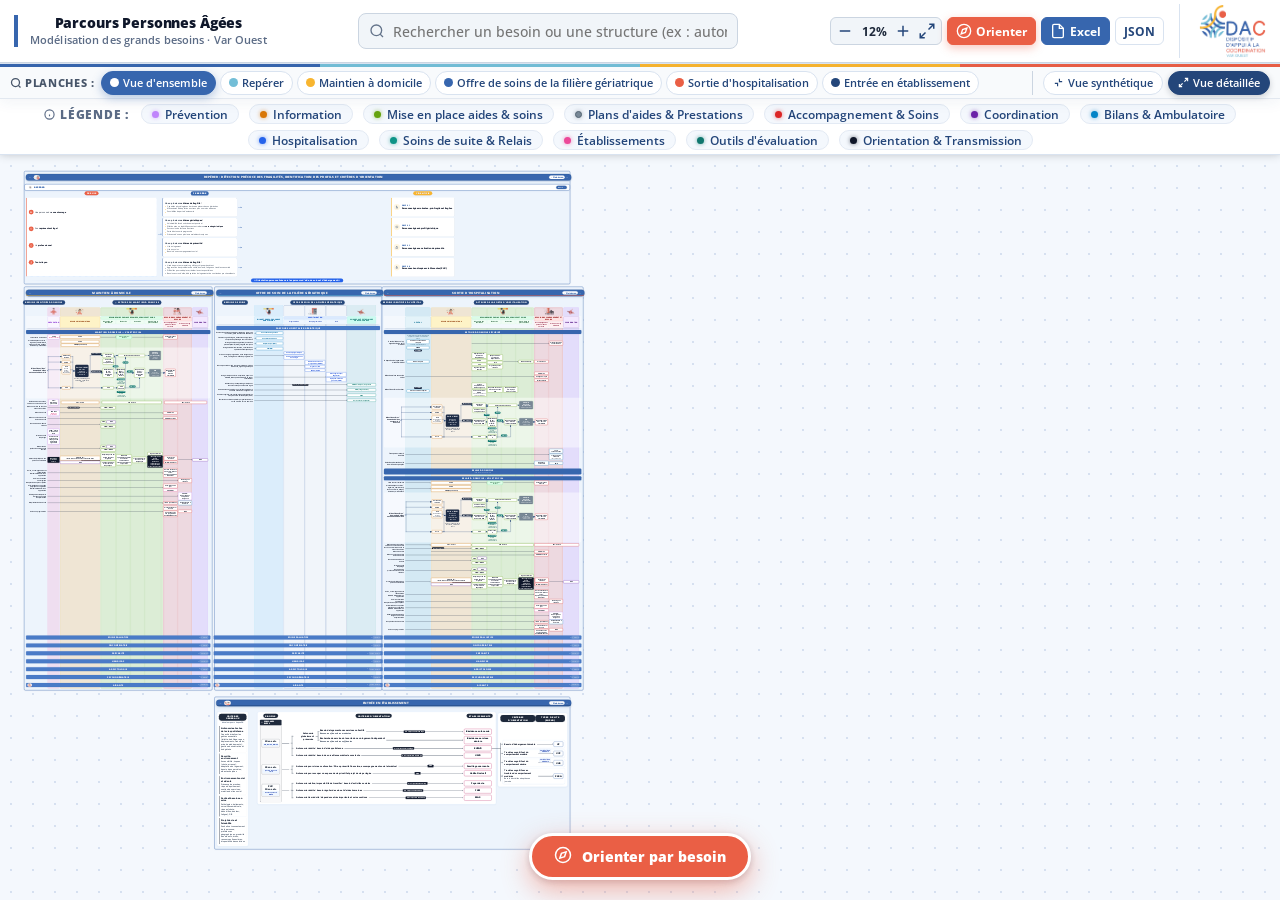
==== index.html @ 51bb6a40 "Sortie d'hospitalisation : HÔPITAL à la place de Prévention, un seul en-tête - colonnes de toute la " ====
<!DOCTYPE html>







<html lang="fr">







<head>







  <meta charset="UTF-8">







  <meta name="viewport" content="width=device-width, initial-scale=1.0">







  <link rel="icon" type="image/png" href="[data-uri]">
  <link rel="shortcut icon" type="image/png" href="[data-uri]">
  <title>Schéma Interactif : Modélisation Parcours Personnes Âgées (Var 83)</title>







  <link rel="stylesheet" href="styles.css?v=20261126_1240">
  <!-- Habillage aux couleurs du DAC (retirer cette ligne pour revenir à l'ancien visuel) -->
  <link rel="stylesheet" href="theme-dac.css?v=20261124_1700">
  <!-- Écran « Orienter par besoin » -->
  <link rel="stylesheet" href="orienter.css?v=20261123_1620">
  <!-- Lisibilité des planches (en-têtes fixes, thèmes repliables, survol, légende compacte) -->
  <link rel="stylesheet" href="lisibilite.css?v=20261124_1800">
  <!-- Étapes du PRIOCA -->
  <link rel="stylesheet" href="aides-autonomie.css?v=20261127_1100">
  <link rel="stylesheet" href="sortie-hospitalisation.css?v=20261127_1240">
  <link rel="stylesheet" href="prioca.css?v=20261124_1730">







  <link rel="preconnect" href="https://fonts.googleapis.com">







  <link rel="preconnect" href="https://fonts.gstatic.com" crossorigin>







  <link href="https://fonts.googleapis.com/css2?family=Inter:wght@400;500;600;700;800&family=Montserrat:wght@600;700;800;900&family=Open+Sans:wght@400;500;600;700;800&display=swap" rel="stylesheet">







  <style id="top-nav-compact-style">
    /* Header et barre de navigation responsive : s'adapte a tous les ecrans sans debordement */
    .top-control-bar {
      width: 100% !important;
      max-width: 100% !important;
      box-sizing: border-box !important;
      padding: 4px 14px !important;
      min-height: 38px !important;
      height: auto !important;
      background: #ffffff !important;
      border-bottom: 1px solid #cbd5e1 !important;
      display: flex !important;
      align-items: center !important;
      justify-content: space-between !important;
      gap: 8px !important;
      flex-wrap: wrap !important;
      z-index: 1000 !important;
    }
    .ctrl-left {
      display: flex !important;
      align-items: center !important;
      gap: 10px !important;
      flex-shrink: 0 !important;
    }
    .app-title {
      font-size: 0.90rem !important;
      font-weight: 800 !important;
      white-space: nowrap !important;
      color: #0f172a !important;
      letter-spacing: -0.01em !important;
    }
    .ctrl-search {
      position: relative !important;
      display: inline-flex !important;
      align-items: center !important;
      width: 320px !important;
      max-width: 380px !important;
      min-width: 240px !important;
      height: 36px !important;
      background: #f1f5f9 !important;
      border: 1.5px solid #cbd5e1 !important;
      border-radius: 8px !important;
      padding: 0 !important;
      box-sizing: border-box !important;
      flex-shrink: 0 !important;
      transition: all 0.2s ease !important;
    }
    .ctrl-search:focus-within {
      background: #ffffff !important;
      border-color: #3766ae !important;
      box-shadow: 0 0 0 3px rgba(55, 102, 174, 0.18) !important;
    }
    .ctrl-search svg {
      position: absolute !important;
      left: 10px !important;
      top: 50% !important;
      transform: translateY(-50%) !important;
      width: 16px !important;
      height: 16px !important;
      color: #64748b !important;
      pointer-events: none !important;
    }
    .ctrl-search input {
      width: 100% !important;
      height: 100% !important;
      padding: 0 10px 0 34px !important;
      border: none !important;
      background: transparent !important;
      outline: none !important;
      font-size: 0.88rem !important;
      font-weight: 500 !important;
      color: #1e293b !important;
      box-sizing: border-box !important;
    }
    .ctrl-right {
      display: flex !important;
      align-items: center !important;
      gap: 5px !important;
      flex-shrink: 0 !important;
      flex-wrap: wrap !important;
    }
    .zoom-tools {
      padding: 0 3px !important;
      height: 28px !important;
      gap: 2px !important;
      background: #f1f5f9 !important;
      border: 1px solid #cbd5e1 !important;
      border-radius: 6px !important;
      display: flex !important;
      align-items: center !important;
      flex-shrink: 0 !important;
    }
    .zoom-tools .ctrl-btn {
      height: 22px !important;
      width: 22px !important;
      padding: 0 !important;
      font-size: 0.75rem !important;
      border: none !important;
      background: transparent !important;
      display: flex !important;
      align-items: center !important;
      justify-content: center !important;
      border-radius: 4px !important;
      cursor: pointer !important;
    }
    .zoom-tools .ctrl-btn:hover {
      background: #e2e8f0 !important;
    }
    #zoom-level {
      font-size: 0.74rem !important;
      font-weight: 700 !important;
      min-width: 32px !important;
      text-align: center !important;
      color: #1e293b !important;
    }
    .ctrl-btn {
      font-size: 0.72rem !important;
      padding: 0 8px !important;
      height: 28px !important;
      border-radius: 6px !important;
      white-space: nowrap !important;
      gap: 4px !important;
      display: inline-flex !important;
      align-items: center !important;
      justify-content: center !important;
      box-sizing: border-box !important;
    }
    .dac-signature-bar {
      width: 100% !important;
      height: 4px !important;
      background: linear-gradient(90deg, #3766ae 0%, #3766ae 25%, #73bed6 25%, #73bed6 50%, #f7b42e 50%, #f7b42e 75%, #e95e45 75%, #e95e45 100%) !important;
      flex-shrink: 0 !important;
    }
    .planches-nav-bar {
      width: 100% !important;
      max-width: 100% !important;
      box-sizing: border-box !important;
      padding: 3px 10px !important;
      min-height: 32px !important;
      height: auto !important;
      background: #f8fafc !important;
      border-bottom: 1px solid #e2e8f0 !important;
      display: flex !important;
      align-items: center !important;
      z-index: 998 !important;
    }
    .planches-nav-inner {
      display: flex !important;
      align-items: center !important;
      justify-content: flex-start !important;
      gap: 4px !important;
      flex-wrap: wrap !important;
      width: 100% !important;
      box-sizing: border-box !important;
    }
    .planches-nav-label {
      font-size: 0.70rem !important;
      font-weight: 750 !important;
      white-space: nowrap !important;
      gap: 3px !important;
      color: #475569 !important;
      display: inline-flex !important;
      align-items: center !important;
      margin-right: 2px !important;
      flex-shrink: 0 !important;
    }
    .planches-nav-label svg {
      width: 12px !important;
      height: 12px !important;
    }
    .planches-nav-buttons {
      display: flex !important;
      flex-wrap: wrap !important;
      gap: 4px !important;
      align-items: center !important;
      flex-shrink: 0 !important;
    }
    .nav-planche-btn {
      padding: 3px 8px !important;
      font-size: 0.70rem !important;
      font-weight: 600 !important;
      height: 24px !important;
      white-space: nowrap !important;
      gap: 4px !important;
      border-radius: 12px !important;
      display: inline-flex !important;
      align-items: center !important;
      box-sizing: border-box !important;
    }
    .nav-dot {
      width: 6px !important;
      height: 6px !important;
      border-radius: 50% !important;
      flex-shrink: 0 !important;
    }
    .nav-collapse-actions {
      display: flex !important;
      gap: 5px !important;
      margin-left: auto !important;
      padding-left: 10px !important;
      border-left: 1px solid #cbd5e1 !important;
      align-items: center !important;
      flex-shrink: 0 !important;
    }
    .nav-mode-btn {
      font-size: 0.70rem !important;
      font-weight: 600 !important;
      padding: 0 9px !important;
      height: 24px !important;
      border-radius: 5px !important;
      white-space: nowrap !important;
      gap: 4px !important;
      display: inline-flex !important;
      align-items: center !important;
      box-sizing: border-box !important;
      cursor: pointer !important;
    }
    .nav-mode-btn svg {
      width: 11px !important;
      height: 11px !important;
    }

    /* Bouton flottant à droite pour ouvrir la légende */
    .float-legend-trigger {
      position: fixed !important;
      top: 128px !important;
      right: 14px !important;
      z-index: 1040 !important;
      background: #ffffff !important;
      color: #0f172a !important;
      border: 1.5px solid #cbd5e1 !important;
      padding: 5px 12px !important;
      border-radius: 20px !important;
      box-shadow: 0 4px 14px rgba(0, 0, 0, 0.14) !important;
      font-family: inherit !important;
      font-size: 0.74rem !important;
      font-weight: 750 !important;
      display: inline-flex !important;
      align-items: center !important;
      gap: 6px !important;
      cursor: pointer !important;
      transition: all 0.2s ease !important;
    }
    .float-legend-trigger:hover {
      background: #f8fafc !important;
      border-color: #2563eb !important;
      color: #2563eb !important;
      box-shadow: 0 6px 18px rgba(37, 99, 235, 0.22) !important;
      transform: translateY(-1px) !important;
    }
    .float-legend-trigger.active {
      background: #2563eb !important;
      color: #ffffff !important;
      border-color: #1d4ed8 !important;
    }

    /* Fenêtre flottante de légende à droite (toujours accessible) */
    .legend-side-window {
      position: fixed !important;
      top: 128px !important;
      right: 14px !important;
      width: 335px !important;
      max-width: calc(100vw - 28px) !important;
      max-height: calc(100vh - 145px) !important;
      background: rgba(255, 255, 255, 0.98) !important;
      backdrop-filter: blur(12px) !important;
      border: 1.5px solid #cbd5e1 !important;
      border-radius: 14px !important;
      box-shadow: 0 12px 32px rgba(15, 23, 42, 0.22), 0 2px 8px rgba(15, 23, 42, 0.08) !important;
      z-index: 1045 !important;
      display: none;
      flex-direction: column !important;
      overflow: hidden !important;
      animation: legendSlideIn 0.2s cubic-bezier(0.16, 1, 0.3, 1) !important;
    }
    .legend-side-window.open {
      display: flex !important;
    }
    @keyframes legendSlideIn {
      from {
        opacity: 0;
        transform: translateX(20px) scale(0.97);
      }
      to {
        opacity: 1;
        transform: translateX(0) scale(1);
      }
    }
    .legend-window-header {
      padding: 9px 12px !important;
      background: #f8fafc !important;
      border-bottom: 1px solid #e2e8f0 !important;
      display: flex !important;
      align-items: center !important;
      justify-content: space-between !important;
      flex-shrink: 0 !important;
    }
    .legend-window-title-wrap {
      display: flex !important;
      align-items: center !important;
      gap: 6px !important;
    }
    .legend-window-title {
      margin: 0 !important;
      font-size: 0.80rem !important;
      font-weight: 800 !important;
      color: #0f172a !important;
    }
    .legend-window-header-actions {
      display: flex !important;
      align-items: center !important;
      gap: 6px !important;
    }
    .legend-window-badge {
      font-size: 0.60rem !important;
      font-weight: 600 !important;
      color: #2563eb !important;
      background: #eff6ff !important;
      padding: 1px 5px !important;
      border-radius: 6px !important;
      border: 1px solid #bfdbfe !important;
    }
    .legend-window-close {
      background: transparent !important;
      border: none !important;
      color: #64748b !important;
      cursor: pointer !important;
      padding: 3px !important;
      border-radius: 4px !important;
      display: flex !important;
      align-items: center !important;
      justify-content: center !important;
    }
    .legend-window-close:hover {
      background: #e2e8f0 !important;
      color: #0f172a !important;
    }
    .legend-window-body {
      padding: 8px 10px !important;
      overflow-y: auto !important;
      max-height: calc(100vh - 160px) !important;
      scrollbar-width: thin !important;
    }
    .legend-window-section {
      display: flex !important;
      flex-direction: column !important;
      gap: 6px !important;
    }
    .legend-card-item {
      display: flex !important;
      align-items: flex-start !important;
      gap: 8px !important;
      padding: 5px 7px !important;
      background: #ffffff !important;
      border: 1px solid #e2e8f0 !important;
      border-radius: 7px !important;
    }
    .legend-card-item:hover {
      background: #f8fafc !important;
      border-color: #cbd5e1 !important;
    }
    .legend-swatch-box {
      width: 18px !important;
      height: 18px !important;
      border-radius: 4px !important;
      flex-shrink: 0 !important;
      box-sizing: border-box !important;
      margin-top: 1px !important;
    }
    .legend-card-text {
      flex: 1 !important;
      min-width: 0 !important;
    }
    .legend-card-text strong {
      display: block !important;
      font-size: 0.70rem !important;
      font-weight: 750 !important;
      color: #1e293b !important;
      line-height: 1.25 !important;
    }
    .legend-card-text p {
      margin: 1px 0 0 !important;
      font-size: 0.63rem !important;
      color: #64748b !important;
      line-height: 1.2 !important;
    }

    /* Swatches exactes officielles du schéma */
    .legend-swatch-box {
      width: 24px !important;
      height: 16px !important;
      border-radius: 4px !important;
      background: #ffffff !important;
      flex-shrink: 0 !important;
      box-sizing: border-box !important;
      box-shadow: 0 1px 2px rgba(0, 0, 0, 0.08) !important;
    }
    /* Prévention : Violet clair */
    .legend-swatch-box.swatch-prev { border: 2.5px solid #c084fc !important; background: #ffffff !important; }
    /* Besoins d'informations : Orange */
    .legend-swatch-box.swatch-info { border: 2.5px solid #d97706 !important; background: #ffffff !important; }
    /* Mise en place des aides : Vert */
    .legend-swatch-box.swatch-aides { border: 2.5px solid #65a30d !important; background: #ffffff !important; }
    /* Soins & Suivi médical : Rouge */
    .legend-swatch-box.swatch-soins { border: 2.5px solid #dc2626 !important; background: #ffffff !important; }
    /* Filière gériatrique : 3 colonnes */
    .legend-swatch-box.swatch-b1-cyan { border: 2.5px solid #0284c7 !important; background: #ffffff !important; }
    .legend-swatch-box.swatch-b1-blue { border: 2.5px solid #2563eb !important; background: #ffffff !important; }
    .legend-swatch-box.swatch-b1-teal { border: 2.5px solid #0d9488 !important; background: #ffffff !important; }
    /* Établissements & Hébergement (Médico-social) : Rose */
    .legend-swatch-box.swatch-medico-social { border: 2.5px solid #ec4899 !important; background: #ffffff !important; }
    /* Coordination : Violet foncé */
    .legend-swatch-box.swatch-coordination { border: 2.5px solid #6b21a8 !important; background: #ffffff !important; }
    /* Outils d'évaluation & Repérage : Sarcelle */
    .legend-swatch-box.swatch-eval-tools { background: #0f766e !important; border: 2px solid #115e59 !important; }
    /* Orientation & Transmission : Noir / Gris foncé */
    .legend-swatch-box.swatch-trans-tools, .legend-swatch-box.swatch-transmission { background: #0f172a !important; border: 2px solid #0f172a !important; }

    /* Pastilles dans la colonne Prévention : Violet clair / Rose de prévention */
    .b5-pill-prev,
    .sch-card.b5-pill.b5-pill-prev {
      border: 2px solid #c084fc !important;
      border-color: #c084fc !important;
    }
    .ch-pink {
      background: #faf5ff !important;
      color: #7e22ce !important;
      border: 1.5px solid #c084fc !important;
    }
    .b5-bg-col.bg-pink {
      background: rgba(244, 114, 182, 0.16) !important;
      border: 1px solid rgba(244, 114, 182, 0.30) !important;
    }

    /* Pastilles dans la colonne Coordination : Violet foncé */
    .b5-pill-purple,
    .sch-card.b5-pill.b5-pill-purple {
      border: 2px solid #6b21a8 !important;
      border-color: #6b21a8 !important;
    }
    .ch-purple {
      background: #f3e8ff !important;
      color: #581c87 !important;
      border: 1.5px solid #6b21a8 !important;
    }
    .b5-bg-col.bg-purple {
      background: rgba(168, 85, 247, 0.14) !important;
      border: 1px solid rgba(168, 85, 247, 0.30) !important;
    }

    /* Établissements médico-sociaux : Rose */
    .card-magenta,
    .b5-pill-pink,
    .sch-card.b5-pill.b5-pill-pink {
      border-color: #ec4899 !important;
    }
    
    /* Cartes Filière Gériatrique (B1) par colonne */
    .sch-card.b1-pill.b1-pill-cyan { border: 2px solid #0284c7 !important; border-color: #0284c7 !important; color: #0369a1 !important; background: #ffffff !important; }
    .sch-card.b1-pill.b1-pill-blue { border: 2px solid #2563eb !important; border-color: #2563eb !important; color: #1d4ed8 !important; background: #ffffff !important; }
    .sch-card.b1-pill.b1-pill-teal { border: 2px solid #0d9488 !important; border-color: #0d9488 !important; color: #0f766e !important; background: #ffffff !important; }
    
    
    /* VUE SYNTHÉTIQUE CENTRÉE, AGRANDIE ET HARMONISÉE EN BLEU #3766ae */
    body.mode-synthetic-view .poster-viewport {
      display: flex !important;
      justify-content: center !important;
      align-items: flex-start !important;
      padding: 20px 20px 60px !important;
      background: #f8fafc !important;
    }
    body.mode-synthetic-view .poster-canvas {
      min-width: 0 !important;
      max-width: 1240px !important;
      width: 1240px !important;
      margin: 15px auto !important;
      transform-origin: top center !important;
      background: #ffffff !important;
      border-radius: 18px !important;
      box-shadow: 0 10px 40px rgba(15, 23, 42, 0.12), 0 1px 3px rgba(15, 23, 42, 0.06) !important;
      border: 1px solid #cbd5e1 !important;
      padding: 20px 24px 30px !important;
      box-sizing: border-box !important;
    }
    body.mode-synthetic-view .poster-layout-wrapper {
      display: flex !important;
      flex-direction: column !important;
      gap: 14px !important;
      width: 100% !important;
      max-width: 100% !important;
    }
    body.mode-synthetic-view .transversal-block.is-collapsed {
      width: 100% !important;
      max-width: 100% !important;
      margin: 0 !important;
    }
    .bcs-card-horizontal {
      width: 100% !important;
      box-sizing: border-box !important;
      background: #ffffff !important;
      border: 3.5px solid #3766ae !important;
      border-radius: 14px !important;
      padding: 10px 22px !important;
      display: flex !important;
      align-items: center !important;
      justify-content: space-between !important;
      box-shadow: 0 4px 14px rgba(55, 102, 174, 0.08) !important;
    }
    .bcs-horiz-title {
      font-size: 1.05rem !important;
      font-weight: 900 !important;
      color: #3766ae !important;
      letter-spacing: 0.02em !important;
    }
    body.mode-synthetic-view .poster-main-parcours-grid {
      display: grid !important;
      grid-template-columns: 360px 1fr !important;
      gap: 16px !important;
      width: 100% !important;
      align-items: stretch !important;
    }
    body.mode-synthetic-view .parcours-col-left {
      width: 100% !important;
      max-width: 360px !important;
      display: flex !important;
      flex-direction: column !important;
      height: 100% !important;
    }
    body.mode-synthetic-view .parcours-col-left .block-b3 {
      height: 100% !important;
      display: flex !important;
      flex-direction: column !important;
    }
    body.mode-synthetic-view .parcours-col-left .block-b3 .bcs-card-house {
      height: 100% !important;
      display: flex !important;
      flex-direction: column !important;
    }
    body.mode-synthetic-view .parcours-col-left .block-b3 .bcs-house-body {
      flex: 1 !important;
      display: flex !important;
      flex-direction: column !important;
      justify-content: space-evenly !important;
      padding: 16px 18px 24px !important;
    }
    body.mode-synthetic-view .parcours-col-right {
      display: flex !important;
      flex-direction: column !important;
      gap: 16px !important;
      width: 100% !important;
    }
    body.mode-synthetic-view .b1-b2-row {
      display: grid !important;
      grid-template-columns: 1fr 1fr !important;
      gap: 16px !important;
      width: 100% !important;
      align-items: stretch !important;
    }

    /* Maisons unifiées au bleu #3766ae (incluant Maintien à domicile B3) */
    .bcs-house-roof-svg path,
    .block-b3 .bcs-house-roof-svg path,
    body.mode-synthetic-view .block-b3 .bcs-house-roof-svg path {
      stroke: #3766ae !important;
      stroke-width: 3.5px !important;
    }
    .bcs-house-body,
    .block-b3 .bcs-house-body,
    body.mode-synthetic-view .block-b3 .bcs-house-body {
      border-left: 3.5px solid #3766ae !important;
      border-right: 3.5px solid #3766ae !important;
      border-bottom: 3.5px solid #3766ae !important;
      border-radius: 0 0 16px 16px !important;
      background: #ffffff !important;
      box-shadow: 0 4px 14px rgba(55, 102, 174, 0.08) !important;
      box-sizing: border-box !important;
    }
    .bcs-action-btn,
    .block-b3 .bcs-action-btn,
    body.mode-synthetic-view .block-b3 .bcs-action-btn {
      background: #3766ae !important;
      color: #ffffff !important;
      border: 1.5px solid #254d8a !important;
      box-shadow: 0 2px 6px rgba(55, 102, 174, 0.25) !important;
      font-size: 0.78rem !important;
      font-weight: 750 !important;
      padding: 6px 16px !important;
      border-radius: 16px !important;
      cursor: pointer !important;
    }
    .bcs-action-btn:hover,
    .block-b3 .bcs-action-btn:hover,
    body.mode-synthetic-view .block-b3 .bcs-action-btn:hover,
    .block-b3 .board-collapsed-summary:hover .bcs-action-btn {
      background: #254d8a !important;
      border-color: #254d8a !important;
      color: #ffffff !important;
    }
    .bcs-card-title {
      font-size: 1.05rem !important;
      font-weight: 900 !important;
      color: #3766ae !important;
      text-align: center !important;
    }
    .bcs-card-hospital {
      background: #ffffff !important;
      border: 3.5px solid #3766ae !important;
      border-radius: 16px !important;
      padding: 18px 16px 20px !important;
      box-shadow: 0 4px 14px rgba(55, 102, 174, 0.08) !important;
      height: 100% !important;
      box-sizing: border-box !important;
    }
    .bcs-hospital-cross {
      color: #3766ae !important;
    }
    .bcs-hospital-cross svg {
      stroke: #3766ae !important;
      fill: #3766ae !important;
    }
    .bcs-pediment-roof-svg polygon {
      stroke: #3766ae !important;
      stroke-width: 3.5px !important;
    }
    .bcs-pediment-body {
      border-left: 3.5px solid #3766ae !important;
      border-right: 3.5px solid #3766ae !important;
      border-bottom: 3.5px solid #3766ae !important;
      border-radius: 0 0 14px 14px !important;
      background: #ffffff !important;
      box-shadow: 0 4px 14px rgba(55, 102, 174, 0.08) !important;
      box-sizing: border-box !important;
    }
    .bcs-pediment-title {
      color: #3766ae !important;
      font-weight: 900 !important;
      font-size: 1.05rem !important;
    }
    .bcs-action-btn {
      background: #3766ae !important;
      color: #ffffff !important;
      border: 1.5px solid #254d8a !important;
      box-shadow: 0 2px 6px rgba(55, 102, 174, 0.25) !important;
      font-size: 0.78rem !important;
      font-weight: 750 !important;
      padding: 6px 16px !important;
      border-radius: 16px !important;
      cursor: pointer !important;
    }
    .bcs-action-btn:hover {
      background: #254d8a !important;
    }

    /* Masquer la bande horizontale du bas */
    .top-persistent-legend {
      display: none !important;
    }
    .float-wizard-trigger {
      bottom: 20px !important;
    }
  </style>
</head>







<body>















  <!-- BARRE DE CONTRÔLE SUPÉRIEURE (ZOOM, RECHERCHE, EXPORT) -->







  <header class="top-control-bar">







    <div class="ctrl-left">







      <div class="app-logo">







        <span class="app-title">Parcours Personnes Âgées</span>







      </div>







    </div>















    <!-- Recherche instantanée -->







    <div class="ctrl-search">







      <svg width="18" height="18" viewBox="0 0 24 24" fill="none" stroke="currentColor" stroke-width="2"><circle cx="11" cy="11" r="8"/><path d="m21 21-4.3-4.3"/></svg>







      <input type="text" id="schema-search" placeholder="Rechercher un besoin ou une structure (ex : autonomie, DAC, diogène, aidants)...">







      <span id="search-counter" class="search-count" style="display: none;">0 trouvé</span>







    </div>















    <div class="ctrl-right">







      <!-- Outils Zoom Panoramique -->







      <div class="zoom-tools">







        <button id="btn-zoom-out" class="ctrl-btn" title="Dézoomer">







          <svg width="18" height="18" viewBox="0 0 24 24" fill="none" stroke="currentColor" stroke-width="2"><line x1="5" y1="12" x2="19" y2="12"/></svg>







        </button>







        <span id="zoom-level">100%</span>







        <button id="btn-zoom-in" class="ctrl-btn" title="Zoomer">







          <svg width="18" height="18" viewBox="0 0 24 24" fill="none" stroke="currentColor" stroke-width="2"><line x1="12" y1="5" x2="12" y2="19"/><line x1="5" y1="12" x2="19" y2="12"/></svg>







        </button>







        <button id="btn-zoom-fit" class="ctrl-btn" title="Ajuster à l'écran">







          <svg width="18" height="18" viewBox="0 0 24 24" fill="none" stroke="currentColor" stroke-width="2"><path d="M15 3h6v6M9 21H3v-6M21 3l-7 7M3 21l7-7"/></svg>







        </button>







      </div>















      <!-- Assistant Parcours Guidé -->







      <button id="btn-toggle-wizard" class="ctrl-btn btn-wizard" title="Orienter par besoin" onclick="window.toggleWizard && window.toggleWizard()">







        <svg width="16" height="16" viewBox="0 0 24 24" fill="none" stroke="currentColor" stroke-width="2">







          <circle cx="12" cy="12" r="10"/>







          <polygon points="16.24 7.76 14.12 14.12 7.76 16.24 9.88 9.88 16.24 7.76"/>







        </svg>







        <span>Orienter</span>







      </button>































      <button id="btn-export-csv" class="ctrl-btn btn-export" title="Exporter la base de données en Excel / CSV">







        <svg width="16" height="16" viewBox="0 0 24 24" fill="none" stroke="currentColor" stroke-width="2"><path d="M14 2H6a2 2 0 0 0-2 2v16a2 2 0 0 0 2 2h12a2 2 0 0 0 2-2V8z"/><polyline points="14 2 14 8 20 8"/></svg>







        Excel







      </button>







      <button id="btn-export-json" class="ctrl-btn" title="Exporter la base JSON">JSON</button>







    </div>







  </header>







  <!-- BANDE SIGNATURE 4 COULEURS OFFICIELLES DU DAC -->







  <div class="dac-signature-bar"></div>







  <!-- BARRE DE NAVIGATION RAPIDE PAR PLANCHE (ZOOM AU CLIC) -->







  <nav class="planches-nav-bar" id="planches-nav-bar">







    <div class="planches-nav-inner">







      <span class="planches-nav-label">







        <svg width="14" height="14" viewBox="0 0 24 24" fill="none" stroke="currentColor" stroke-width="2.5"><circle cx="11" cy="11" r="8"/><line x1="21" y1="21" x2="16.65" y2="16.65"/></svg>







        Planches :







      </span>







      <div class="planches-nav-buttons">







        <button class="nav-planche-btn active" data-target="all" title="Vue d'ensemble de tout le schéma">
          <span class="nav-dot dot-all"></span> <span class="nav-btn-text">Vue d'ensemble</span>
        </button>
        <button class="nav-planche-btn btn-nav-rep" data-target="transversal-reperage" title="Zoomer sur Repérer">
          <span class="nav-dot dot-rep"></span> <span class="nav-btn-text">Repérer</span>
        </button>
        <button class="nav-planche-btn btn-nav-b3" data-target="block-besoin-3" title="Zoomer sur le Maintien à domicile">
          <span class="nav-dot dot-b3"></span> <span class="nav-btn-text">Maintien à domicile</span>
        </button>
        <button class="nav-planche-btn btn-nav-b1" data-target="block-besoin-1" title="Zoomer sur l'offre de soins de la filière gériatrique">
          <span class="nav-dot dot-b1"></span> <span class="nav-btn-text">Offre de soins de la filière gériatrique</span>
        </button>
        <button class="nav-planche-btn btn-nav-b2" data-target="block-besoin-2" title="Zoomer sur la sortie d'hospitalisation">
          <span class="nav-dot dot-b2"></span> <span class="nav-btn-text">Sortie d'hospitalisation</span>
        </button>
        <button class="nav-planche-btn btn-nav-b4" data-target="block-besoin-4" title="Zoomer sur l'entrée en établissement">
          <span class="nav-dot dot-b4"></span> <span class="nav-btn-text">Entrée en établissement</span>
        </button>
        </div>
      <div class="nav-collapse-actions">
        <button id="btn-collapse-all" class="nav-mode-btn" title="Vue synthétique">
          <svg width="13" height="13" viewBox="0 0 24 24" fill="none" stroke="currentColor" stroke-width="2.5"><polyline points="4 14 10 14 10 20"/><polyline points="20 10 14 10 14 4"/></svg>
          <span>Vue synthétique</span>
        </button>
        <button id="btn-expand-all" class="nav-mode-btn active-mode" title="Vue détaillée">
          <svg width="13" height="13" viewBox="0 0 24 24" fill="none" stroke="currentColor" stroke-width="2.5"><polyline points="15 3 21 3 21 9"/><polyline points="9 21 3 21 3 15"/><line x1="21" y1="3" x2="14" y2="10"/><line x1="3" y1="21" x2="10" y2="14"/></svg>
          <span>Vue détaillée</span>
        </button>
      </div>







    </div>







  </nav>

  <!-- BANDEAU DE LÉGENDE PERSISTANT TOUJOURS VISIBLE -->
  <div class="top-persistent-legend" id="top-persistent-legend">
    <div class="persistent-legend-inner">
      <span class="legend-strip-title"><svg width="11" height="11" viewBox="0 0 24 24" fill="none" stroke="currentColor" stroke-width="2.5"><circle cx="12" cy="12" r="10"/><path d="M12 16v-4M12 8h.01"/></svg> Légende :</span>
      <span class="legend-chip" data-category="prev" title="Acteurs de la prévention"><span class="legend-dot dot-prevention"></span> Prévention</span>
      <span class="legend-chip" data-category="info" title="Acteurs de l'information"><span class="legend-dot dot-info"></span> Information</span>
      <span class="legend-chip" data-category="aides" title="Acteurs de la mise en place des aides, services et soins"><span class="legend-dot dot-aides"></span> Mise en place aides &amp; soins</span>
      <span class="legend-chip" data-category="aides-plans" title="Plans d'aides &amp; Prestations"><span class="legend-dot dot-aides-plans"></span> Plans d'aides &amp; Prestations</span>
      <span class="legend-chip" data-category="soins" title="Acteurs de l'accompagnement et prise en charge des aides, services et soins"><span class="legend-dot dot-soins"></span> Accompagnement &amp; Soins</span>
      <span class="legend-chip" data-category="coord" title="Acteurs de la coordination"><span class="legend-dot dot-coord"></span> Coordination</span>
      <span class="legend-chip" data-category="geriatrie-amb" title="Filière gériatrique : Bilans &amp; Prises en charge ambulatoire"><span class="legend-dot dot-geriatrie-amb"></span> Bilans &amp; Ambulatoire</span>
      <span class="legend-chip" data-category="geriatrie-hosp" title="Filière gériatrique : Hospitalisation"><span class="legend-dot dot-geriatrie-hosp"></span> Hospitalisation</span>
      <span class="legend-chip" data-category="geriatrie-ssr" title="Filière gériatrique : Soins de suite et relais de prise en charge"><span class="legend-dot dot-geriatrie-ssr"></span> Soins de suite &amp; Relais</span>
      <span class="legend-chip" data-category="medico" title="Établissements &amp; hébergement médico-social"><span class="legend-dot dot-medico"></span> Établissements</span>
      <span class="legend-chip" data-category="eval" title="Outils d'évaluation"><span class="legend-dot dot-tools"></span> Outils d'évaluation</span>
      <span class="legend-chip" data-category="trans" title="Outils d'orientation et transmission"><span class="legend-dot dot-trans"></span> Orientation &amp; Transmission</span>
    </div>
  </div>























  <!-- CONTENEUR DU POSTER SCHÉMATIQUE -->







  <div class="poster-viewport" id="poster-viewport">
    <!-- VUE SYNTHÉTIQUE : carte d'ensemble reprise de l'animation « Parcours Personnes âgées » -->
    <div class="synth-map" id="synth-map">
      <div class="synth-map-head">
        <p>Cliquez sur une planche pour l'ouvrir en détail.</p>
      </div>
      <div class="synth-map-art">
<svg viewBox="40 30 1306 566" role="img" aria-label="Vue d'ensemble des 4 grands contextes du parcours Personnes âgées">
  <path class="arrow" d="M432 150 H945"/>
  <path class="flow" d="M432 150 H945"/>
  <polygon class="arrowhead" points="945,142 959,150 945,158"/>
  <text class="t-arrow" x="692" y="133">hospitalisation</text>
  <path class="arrow" d="M482 352 C 380 352 322 330 322 262"/>
  <path class="flow" d="M482 352 C 380 352 322 330 322 262"/>
  <polygon class="arrowhead" points="314,264 322,249 330,264"/>
  <text class="t-arrow" x="402" y="384">retour à domicile</text>
  <path class="arrow" d="M1048 249 C 1048 322 1000 350 932 350"/>
  <path class="flow" d="M1048 249 C 1048 322 1000 350 932 350"/>
  <polygon class="arrowhead" points="934,342 918,350 934,358"/>
  <path class="arrow" d="M700 432 V462"/>
  <path class="flow" d="M700 432 V462"/>
  <polygon class="arrowhead" points="692,460 700,474 708,460"/>
  <path class="arrow" d="M135 249 V528 H400"/>
  <path class="flow" d="M135 249 V528 H400"/>
  <polygon class="arrowhead" points="398,520 412,528 398,536"/>
  <text class="t-arrow" x="258" y="513">quand le domicile n’est plus possible</text>
  <path class="arrow" d="M1281 249 V528 H988"/>
  <path class="flow" d="M1281 249 V528 H988"/>
  <polygon class="arrowhead" points="990,520 974,528 990,536"/>
  <text class="t-arrow" x="1126" y="513">après une hospitalisation</text>
  <g class="sm-click" data-board="block-besoin-3" tabindex="0" role="button" aria-label="Ouvrir la planche Maintien à domicile">
    <rect class="b-card card" x="58" y="53" width="372" height="194" rx="18"/>
    <image href="assets/illustrations/domicile.svg" x="62" y="72" width="200" height="168" preserveAspectRatio="xMidYMax meet"/>
    <text class="t-box" x="343" y="102">MAINTIEN</text>
    <text class="t-box" x="343" y="127">À DOMICILE</text>
    <text class="t-sub" x="343" y="156">Elle vit chez elle et</text>
    <text class="t-sub" x="343" y="174">a besoin de soutien</text>
    <g class="open-btn" aria-hidden="true"><rect x="292" y="194" width="92" height="30" rx="15"/><text x="338" y="209">Ouvrir ›</text></g>
  </g>
  <g class="sm-click" data-board="block-besoin-1" tabindex="0" role="button" aria-label="Ouvrir la planche Filière gériatrique">
    <rect class="b-card card" x="957" y="53" width="371" height="194" rx="18"/>
    <image href="assets/illustrations/filiere.svg" x="960" y="98" width="190" height="142" preserveAspectRatio="xMidYMax meet"/>
    <text class="t-box" x="1237" y="102">FILIÈRE</text>
    <text class="t-box" x="1237" y="127">GÉRIATRIQUE</text>
    <text class="t-sub" x="1237" y="156">Elle a besoin</text>
    <text class="t-sub" x="1237" y="174">d’une offre de soins</text>
    <g class="open-btn" aria-hidden="true"><rect x="1191" y="194" width="92" height="30" rx="15"/><text x="1237" y="209">Ouvrir ›</text></g>
  </g>
  <g class="sm-click" data-board="block-besoin-2" tabindex="0" role="button" aria-label="Ouvrir la planche Sortie d’hospitalisation">
    <rect class="b-card card" x="484" y="270" width="433" height="160" rx="18"/>
    <image href="assets/illustrations/ambulance.svg" x="505" y="322" width="170" height="76" preserveAspectRatio="xMidYMax meet"/>
    <text class="t-box t-box-sm" x="797" y="301">SORTIE</text>
    <text class="t-box t-box-sm" x="797" y="326">D’HOSPITALISATION</text>
    <text class="t-sub" x="797" y="352">Vers le domicile</text>
    <text class="t-sub" x="797" y="370">ou un établissement</text>
    <g class="open-btn" aria-hidden="true"><rect x="751" y="383" width="92" height="30" rx="15"/><text x="797" y="398">Ouvrir ›</text></g>
  </g>
  <g class="sm-click" data-board="block-besoin-4" tabindex="0" role="button" aria-label="Ouvrir la planche Entrée en établissement">
    <rect class="b-card card" x="414" y="475" width="557" height="108" rx="18"/>
    <image href="assets/illustrations/etablissement.svg" x="420" y="482" width="180" height="98" preserveAspectRatio="xMidYMax meet"/>
    <text class="t-box" x="782" y="509">ENTRÉE EN ÉTABLISSEMENT</text>
    <text class="t-sub" x="782" y="536">Quand le domicile n’est plus possible</text>
    <g class="open-btn" aria-hidden="true"><rect x="736" y="550" width="92" height="30" rx="15"/><text x="782" y="565">Ouvrir ›</text></g>
  </g>
</svg>
      </div>
    </div>







    <div class="poster-canvas" id="poster-canvas">















      <!-- LE GRAND SCHÉMA EN 4 BLOCS HORIZONTAUX JUXTAPOSÉS -->







      







      <div class="poster-layout-wrapper">















        <!-- ================================================================================== -->







        <!-- NIVEAU 1 : ACTEURS DE LA PRÉVENTION (TRANSVERSAL TOUT EN HAUT CHAPEAUTANT TOUT)   -->







        <!-- ================================================================================== -->







        <!-- Planche « Prévention en santé » retirée le 23/11/2026 (voir historique Git pour la récupérer) -->























        <!-- ================================================================================== -->







        <!-- NIVEAU 2 : LE REPÉRAGE (JUSTE EN DESSOUS DE LA PRÉVENTION)                         -->







        <!-- CRITÈRES ET IDENTIFICATION DES DIFFÉRENTS PROFILS (EXACTEMENT COMME SUR LE SCHÉMA) -->







        <!-- ================================================================================== -->







        <section class="transversal-block transversal-reperage" id="transversal-reperage">







          <div class="roof-arrow-bar roof-reperage">







            <span class="arrow-left">&larr;</span>







            <span class="roof-text">REPÉRER : DÉTECTION PRÉCOCE DES FRAGILITÉS, IDENTIFICATION DES PROFILS ET CRITÈRES D'ORIENTATION </span>







            <button class="btn-roof-focus" data-target="transversal-reperage" title="Agrandir en plein écran (Focus)"><svg width="12" height="12" viewBox="0 0 24 24" fill="none" stroke="currentColor" stroke-width="2.5"><polyline points="15 3 21 3 21 9"></polyline><polyline points="9 21 3 21 3 15"></polyline><line x1="21" y1="3" x2="14" y2="10"></line><line x1="3" y1="21" x2="10" y2="14"></line></svg> <span class="focus-btn-text">Plein écran</span></button>
            <button class="btn-roof-toggle" data-target="transversal-reperage" title="Fermer ou ouvrir cet encadré"><span class="toggle-text">Fermer</span> <svg class="toggle-chevron" width="12" height="12" viewBox="0 0 24 24" fill="none" stroke="currentColor" stroke-width="2.5"><polyline points="18 15 12 9 6 15"/></svg></button>







            <span class="arrow-right">&rarr;</span>







          </div>















          <!-- VUE FERMÉE (Affichée quand l'encadré est replié) -->







          <div class="board-collapsed-summary bcs-card-horizontal" data-target="transversal-reperage" title="Cliquer pour ouvrir cet encadré">

            <div class="bcs-horiz-left">

              <img src="assets/reperer.svg" alt="Repérer">

              <div class="bcs-horiz-title">REPÉRER</div>

            </div>

            <button class="bcs-action-btn" type="button" aria-label="Ouvrir">

              <span>Ouvrir</span>

              <svg width="12" height="12" viewBox="0 0 24 24" fill="none" stroke="currentColor" stroke-width="3"><polyline points="6 9 12 15 18 9"/></svg>

            </button>

          </div>

<!-- VUE OUVERTE (Détaillée) -->







          <div class="board-collapsible-content">















          <div class="reperage-main-layout rep-ordre-v2">

            <!-- 1. JE SUIS : qui repère ? -->
            <div class="reperage-qui-col">
              <div class="dac-pill-header pill-dac-red">JE SUIS</div>
              <div class="qui-panel-card">
                <div class="qui-panel-body">
                  <div class="qui-item"><span class="qui-icon"><svg viewBox="0 0 48 48" aria-hidden="true"><circle cx="17" cy="16" r="6" fill="currentColor"/><circle cx="32" cy="18" r="5" fill="currentColor"/><path d="M5 40c0-8 5-13 12-13s12 5 12 13z" fill="currentColor"/><path d="M31 40c0-4-1-8-3-11 1-.4 2.3-.6 4-.6 6.5 0 10 4.4 10 11.6z" fill="currentColor"/></svg></span> <span>Une personne de <strong>son entourage</strong></span></div>
                  <div class="qui-item"><span class="qui-icon"><svg viewBox="0 0 48 48" aria-hidden="true"><path d="M24 5 9 11v11c0 10 6.5 17.5 15 21 8.5-3.5 15-11 15-21V11z" fill="none" stroke="currentColor" stroke-width="3.6" stroke-linejoin="round"/><path d="m17 24 5 5 9-10" fill="none" stroke="currentColor" stroke-width="3.6" stroke-linecap="round" stroke-linejoin="round"/></svg></span> <span>Son <strong>représentant légal</strong></span></div>
                  <div class="qui-item"><span class="qui-icon"><svg viewBox="0 0 48 48" aria-hidden="true"><path d="M18 6h12v12h12v12H30v12H18V30H6V18h12z" fill="none" stroke="currentColor" stroke-width="3.6" stroke-linejoin="round"/></svg></span> <span>Un <strong>professionnel</strong></span></div>
                  <div class="qui-item"><span class="qui-icon"><svg viewBox="0 0 48 48" aria-hidden="true"><circle cx="24" cy="15" r="8" fill="currentColor"/><path d="M9 43c0-11 6.5-17 15-17s15 6 15 17z" fill="currentColor"/></svg></span> <span><strong>Tout citoyen</strong></span></div>
                </div>
              </div>
            </div>

            <!-- 2. JE REPÈRE : critères (dans l'ordre des profils) -->
            <div class="reperage-criteres-col">
              <div class="dac-pill-header pill-dac-blue">JE REPÈRE</div>
              <div class="crit-card card-crit-1">
                <div class="crit-card-header">Un ou plusieurs <strong>critères de fragilité :</strong></div>
                <ul class="crit-card-list">
                  <li>Capacités physiologiques de réserve préservées ou diminuées</li>
                  <li>Mécanismes d'adaptation au stress plus ou moins efficaces</li>
                  <li>Possibilités de perte d'autonomie</li>
                </ul>
              </div>
              <div class="crit-card card-crit-2">
                <div class="crit-card-header">Un ou plusieurs <strong>critères gériatriques :</strong></div>
                <ul class="crit-card-list">
                  <li>Vulnérabilité face à un événement ponctuel</li>
                  <li>Effet domino ou répétitif pouvant entraîner une <strong>cascade gériatrique</strong></li>
                  <li>Succession de facteurs de stress</li>
                  <li>Perte d'autonomie progressive</li>
                  <li>Présence d'une ou plusieurs maladies chroniques</li>
                </ul>
              </div>
              <div class="crit-card card-crit-3">
                <div class="crit-card-header">Un ou plusieurs <strong>critères de précarité :</strong></div>
                <ul class="crit-card-list">
                  <li>Liés au logement</li>
                  <li>Liés aux soins</li>
                  <li>Besoin d'un accompagnement social</li>
                </ul>
              </div>
              <div class="crit-card card-crit-4">
                <div class="crit-card-header">Un ou plusieurs <strong>critères de fragilité :</strong></div>
                <ul class="crit-card-list">
                  <li>Handicap moteur, mental, cognitif, psychique préexistant</li>
                  <li>Aggravation des problèmes de santé, douleurs, fatigue ou troubles sensoriels</li>
                  <li>Difficultés pour se déplacer, réaliser les actes quotidiens</li>
                  <li>Besoins accrus d'aide, d'adaptation du logement et de soutien des proches aidants</li>
                </ul>
              </div>
            </div>

            <!-- 3. J'IDENTIFIE : les 4 profils -->
            <div class="reperage-profils-col">
              <div class="dac-pill-header pill-dac-yellow">J'IDENTIFIE</div>
              <div class="reperage-profil-card" id="rep-profil-1">
                <div class="rep-p-icon"><svg class="rep-p-picto" viewBox="0 0 48 48" aria-hidden="true"><circle cx="21" cy="8" r="4.5" fill="currentColor"/><path d="M20 15c-3 0-5 2-5 5v9l4 2-2 12M20 15c3 0 5 2 5 5v8l-4 3 4 12M25 22l7 4v18M32 30h3" fill="none" stroke="currentColor" stroke-width="3.4" stroke-linecap="round" stroke-linejoin="round"/></svg></div>
                <div class="rep-p-content">
                  <div class="rep-p-tag">PROFIL 1</div>
                  <div class="rep-p-name">Personnes âgées robustes, pré-fragiles et fragiles</div>
                </div>
              </div>
              <div class="reperage-profil-card" id="rep-profil-2">
                <div class="rep-p-icon"><svg class="rep-p-picto" viewBox="0 0 48 48" aria-hidden="true"><path d="M24 41S7 31 7 18.5C7 12.6 11.4 8 17 8c3.2 0 5.6 1.5 7 3.8C25.4 9.5 27.8 8 31 8c5.6 0 10 4.6 10 10.5C41 31 24 41 24 41z" fill="none" stroke="currentColor" stroke-width="3.4" stroke-linejoin="round"/><path d="M10 24h8l3-6 5 12 3-6h9" fill="none" stroke="currentColor" stroke-width="3.2" stroke-linecap="round" stroke-linejoin="round"/></svg></div>
                <div class="rep-p-content">
                  <div class="rep-p-tag">PROFIL 2</div>
                  <div class="rep-p-name">Personnes âgées à profil gériatrique</div>
                </div>
              </div>
              <div class="reperage-profil-card" id="rep-profil-3">
                <div class="rep-p-icon"><svg class="rep-p-picto" viewBox="0 0 48 48" aria-hidden="true"><path d="M24 22s-8-4.6-8-10a4.6 4.6 0 0 1 8-3 4.6 4.6 0 0 1 8 3c0 5.4-8 10-8 10z" fill="currentColor"/><path d="M5 33h6l10 4h8a3 3 0 0 0 0-6h-7M29 35l10-5a3 3 0 0 1 4 4L31 42H18l-7-3H5" fill="none" stroke="currentColor" stroke-width="3.2" stroke-linecap="round" stroke-linejoin="round"/></svg></div>
                <div class="rep-p-content">
                  <div class="rep-p-tag">PROFIL 3</div>
                  <div class="rep-p-name">Personnes âgées en situation de précarité</div>
                </div>
              </div>
              <div class="reperage-profil-card" id="rep-profil-4">
                <div class="rep-p-icon"><svg class="rep-p-picto" viewBox="0 0 48 48" aria-hidden="true"><circle cx="22" cy="7" r="4.5" fill="currentColor"/><path d="M21 14v14h12l5 11M21 21h10" fill="none" stroke="currentColor" stroke-width="3.6" stroke-linecap="round" stroke-linejoin="round"/><path d="M16 21a11 11 0 1 0 15 13" fill="none" stroke="currentColor" stroke-width="3.6" stroke-linecap="round"/></svg></div>
                <div class="rep-p-content">
                  <div class="rep-p-tag">PROFIL 4</div>
                  <div class="rep-p-name">Personnes handicapées vieillissantes (PHV)</div>
                </div>
              </div>
            </div>

          </div>



          <!-- Ligne de flux d'orientation vers les parcours -->







            <div class="reperage-pathway-guide">







              <span class="guide-line"></span>







              <span class="guide-pill">&darr; Orientation personnalisée vers les parcours d'aide, de soins et d'hébergement &darr;</span>







              <span class="guide-line"></span>







            </div>







          </div>







        </section>















        <!-- ================================================================================== -->







        <!-- NIVEAUX 3 & 4 : LES PARCOURS (BESOIN 3 A GAUCHE, BESOINS 1, 2 ET 4 A DROITE)       -->







        <!-- ================================================================================== -->







        <div class="poster-main-parcours-grid">







          <!-- ============================================================================== -->







          <!-- COLONNE GAUCHE : BESOIN 3 (Maintien à domicile)                                -->







          <!-- ============================================================================== -->







          <div class="parcours-col-left">

            <div class="block-besoin block-b3" id="block-besoin-3">
          <div class="roof-arrow-bar roof-b3">
            <span class="arrow-left">&larr;</span>
            <span class="roof-text">MAINTIEN À DOMICILE</span>
            <button class="btn-roof-focus" data-target="block-besoin-3" title="Agrandir en plein écran (Focus)"><svg width="12" height="12" viewBox="0 0 24 24" fill="none" stroke="currentColor" stroke-width="2.5"><polyline points="15 3 21 3 21 9"></polyline><polyline points="9 21 3 21 3 15"></polyline><line x1="21" y1="3" x2="14" y2="10"></line><line x1="3" y1="21" x2="10" y2="14"></line></svg> <span class="focus-btn-text">Plein écran</span></button>
            <button class="btn-roof-toggle" data-target="block-besoin-3" title="Fermer ou ouvrir cet encadré"><span class="toggle-text">Fermer</span> <svg class="toggle-chevron" width="12" height="12" viewBox="0 0 24 24" fill="none" stroke="currentColor" stroke-width="2.5"><polyline points="18 15 12 9 6 15"/></svg></button>
            <span class="arrow-right">&rarr;</span>
          </div>

          <!-- VUE FERMÉE -->
          <div class="board-collapsed-summary bcs-card-house" data-target="block-besoin-3" title="Cliquer pour ouvrir cet encadré">
            <div class="bcs-house-roof">
              <svg viewBox="0 0 380 75" preserveAspectRatio="none" class="bcs-house-roof-svg">
                <path d="M 2 75 L 190 6 L 260 34 L 260 14 L 290 14 L 290 46 L 378 75" fill="#ffffff" stroke="#3766ae" stroke-width="3.5" stroke-linejoin="round" stroke-linecap="round"/>
              </svg>
            </div>
            <div class="bcs-house-body">
              <div class="bcs-card-title">MAINTIEN À DOMICILE</div>
              <div class="bcs-icons-row-center">
                <img src="assets/informer.svg" alt="Informer">
                <img src="assets/orienter.svg" alt="Orienter">
                <img src="assets/accompagner.svg" alt="Accompagner">
              </div>
              <div class="bcs-missions-subtitle">Informer Orienter Accompagner</div>
              <button class="bcs-action-btn" type="button" aria-label="Ouvrir">
                <span>Ouvrir</span>
                <svg width="12" height="12" viewBox="0 0 24 24" fill="none" stroke="currentColor" stroke-width="3"><polyline points="6 9 12 15 18 9"/></svg>
              </button>
            </div>
          </div>

          <!-- VUE OUVERTE -->
          <div class="board-collapsible-content">
            <div class="b5-matrix-layout">
              <!-- Colonnes colorées d'arrière-plan -->
              <div class="b5-bg-columns" aria-hidden="true">
                <div class="b5-bg-spacer"></div>
                <div class="b5-bg-col bg-pink"></div>
                <div class="b5-bg-col bg-amber"></div>
                <div class="b5-bg-col bg-green-group">
                  <div class="b5-bg-sub"></div>
                  <div class="b5-bg-sub"></div>
                  <div class="b5-bg-sub"></div>
                  <div class="b5-bg-sub"></div>
                </div>
                <div class="b5-bg-col bg-red-group">
                  <div class="b5-bg-sub"></div>
                  <div class="b5-bg-sub"></div>
                </div>
                <div class="b5-bg-col bg-purple"></div>
              </div>

              <!-- En-tête supérieur -->
              <div class="b5-top-medallions">
                <div class="b5-top-crit-hdr">
                  <div class="b5-hdr-dark-pill" style="background:#64748b; font-size:0.72rem; padding:4px 12px;">BESOINS IDENTIFIÉS À DOMICILE</div>
                </div>
                <div class="b5-top-acteurs-hdr">
                  <div class="b5-hdr-dark-pill" style="display:inline-flex; align-items:center; gap:8px; font-size:0.74rem;">
                    <svg width="15" height="15" viewBox="0 0 24 24" fill="none" stroke="currentColor" stroke-width="2.2"><path d="M3 9l9-7 9 7v11a2 2 0 0 1-2 2H5a2 2 0 0 1-2-2z"/><polyline points="9 22 9 12 15 12 15 22"/></svg>
                    ACTEURS DU MAINTIEN À DOMICILE
                  </div>
                </div>
              </div>

              <!-- En-tête des 5 colonnes (et sous-colonnes) -->
              <div class="b5-col-headers">
                <div class="b5-ch-empty"></div>
                <div class="b5-ch-pill ch-pink">PRÉVENTION</div>
                <div class="b5-ch-pill ch-amber">BESOINS D'INFORMATIONS</div>
                <div class="b5-ch-green-wrap">
                  <div class="b5-ch-pill ch-green">BESOIN DE MISE EN PLACE DES AIDES, SERVICES ET SOINS</div>
                  <div class="b5-ch-sub-row">
                    <div class="b5-sub-pill sub-green">Réception des demandes</div>
                    <div class="b5-sub-pill sub-green">Évaluation</div>
                    <div class="b5-sub-pill sub-green">Instruction</div>
                    <div class="b5-sub-pill sub-green">Plan d'aides et préconisations</div>
                  </div>
                </div>
                <div class="b5-ch-red-wrap">
                  <div class="b5-ch-pill ch-red">BESOIN D'ACCOMPAGNEMENT ET DE SOINS</div>
                  <div class="b5-ch-sub-row b5-ch-sub-2">
                    <div class="b5-sub-pill sub-red">Accompagnement par des aides et services</div>
                    <div class="b5-sub-pill sub-red">Prise en charge médicale</div>
                  </div>
                </div>
                <div class="b5-ch-pill ch-purple">COORDINATION</div>
              </div>

                            <!-- ==================== SECTION 1 : MAINTIEN À DOMICILE — VOLET SOCIAL ==================== -->
              <div class="b5-section-bar">MAINTIEN À DOMICILE — VOLET SOCIAL</div>

<!-- Ligne 1 : Isolement -->
              <div class="b5-row">
                <div class="b5-crit">Lutte contre l'isolement</div>
                <div class="sch-card b5-pill b5-pill-prev" data-id="ccas-prev" id="b5-card-ccas-prev" style="grid-column: 2 / 3; width:100%; box-sizing:border-box; flex-direction:column; padding:3px 4px; text-align:center;">
                  <span>Centre communal d'action sociale</span>
                  <span style="font-size:0.58rem; color:#db2777; font-weight:700;">Ateliers collectifs</span>
                </div>
                <div class="sch-card b5-pill b5-pill-amber" data-id="ccas-info" style="grid-column: 3 / 4;">Centre communal d'action sociale</div>
                <div class="b5-arrow-cell" style="grid-column: 4 / 5;"><div class="b5-arrow-line"></div></div>
                <div class="b5-pill b5-pill-green" style="grid-column: 5 / 6; font-size:0.62rem; padding:3px 4px; background:#dcfce7; border-color:#86efac; color:#166534; font-weight:700;">Auto-évaluation : Solitest</div>
                <div class="b5-arrow-cell" style="grid-column: 6 / 8;"><div class="b5-arrow-line"></div></div>
                <div class="sch-card b5-pill b5-pill-red" data-id="reseau-monalisa" style="grid-column: 8 / 9;">Petits Frères des Pauvres</div>
              </div>

                            <!-- ==================== GROUPE PERTE D'AUTONOMIE & FLUX COMPLETS ==================== -->
              <div class="b5-autonomie-flow-container" id="b5-autonomie-flow-container" style="position:relative; display:flex; flex-direction:column; gap:6px;">
                <!-- (flèches de l'ancien bloc « Perte d'autonomie » retirées : voir aides-autonomie.js) -->

                <!-- Ligne 2 : Problématiques sociales -->
                <div class="b5-row" id="b5-row-soc">
                  <div class="b5-crit" id="b5-crit-soc">Problématiques sociales :<br>logement, administratif, accès aux droits, budget, isolement, maltraitance</div>
                  <div style="grid-column: 2 / 3;"></div>
                  <div class="b5-col-stack" id="b5-col-soc-info" style="grid-column: 3 / 4; gap:3px;">
                    <div class="sch-card b5-pill b5-pill-amber" data-id="ccas-info" id="b5-card-ccas-soc">Centre communal d'action sociale</div>
                    <div class="sch-card b5-pill b5-pill-amber" data-id="uts-info" id="b5-card-cms-soc">Département du Var :<br>Centre médico-social</div>
                  </div>
                </div>

                <!-- Ligne 3 & 4 : Perte d'autonomie (Double ligne : Caisses de retraite / APA) -->
                <div class="b5-row b5-row-aides" id="b5-row-aides">
                  <!-- Besoin -->
                  <div class="b5-crit aides-crit" id="b5-crit-aides">Aides financières : demande d'aides autonomie à domicile</div>

                  <!-- Informations : on aide à remplir la demande (Cerfa) -->
                  <div class="aides-info" style="grid-column: 3 / 4; grid-row: 1 / 4;">
                    <div class="aides-info-cards">
                      <div class="sch-card b5-pill b5-pill-amber" id="aides-info-caisses" data-id="caisses-retraite-info">Caisses de retraite</div>
                      <div class="sch-card b5-pill b5-pill-amber" id="aides-info-ccas" data-id="ccas-info">CCAS</div>
                      <div class="sch-card b5-pill b5-pill-amber" id="aides-info-uts" data-id="uts-info">UTS <small>(Centre médico-social du Département)</small></div>
                    </div>
                    <div class="aides-info-clic-wrap">
                      <div class="sch-card b5-pill b5-pill-amber" id="aides-info-clic" data-id="clic-niv1-info">CLIC</div>
                    </div>
                    <div class="aides-cerfa-col">
                      <div class="aides-cerfa" id="aides-cerfa" title="Formulaire commun de demande d'aides">Cerfa n° 16301 <small>Demande d'aides à l'autonomie à domicile</small></div>
                      <div class="aides-question">Se lever, s'habiller, faire sa toilette, s'alimenter seul ?</div>
                    </div>
                  </div>

                  <!-- Circuit 1 : GIR 5-6, caisses de retraite -->
                  <div class="aides-cell" style="grid-column: 4 / 5; grid-row: 1 / 2;">
                    <div class="aides-ancre">
                      <div class="sch-card b5-pill b5-pill-green" id="aides-rec-caisses" data-id="caisses-retraite-info">Caisses de retraite</div>
                      <div class="aides-sous">
                        <div class="sch-card b5-pill b5-pill-green" id="aides-rec-compl" data-id="caisses-retraite-info">Caisse de retraite complémentaire</div>
                      </div>
                    </div>
                  </div>
                  <div class="aides-cell" style="grid-column: 5 / 7; grid-row: 1 / 2;"><div class="sch-card b5-pill b5-pill-green" id="aides-eval-struct" data-id="structures-evaluation">Structures d'évaluation</div></div>
                  <div class="aides-cell" style="grid-column: 7 / 8; grid-row: 1 / 2;"><div class="sch-card b5-pill b5-pill-grey" id="aides-pap" data-id="pap-aides">PAP (Plan d'actions personnalisé) <small>Aides de prévention</small></div></div>

                  <!-- Circuit 2 : GIR 1 à 4, APA du Département -->
                  <div class="aides-cell" style="grid-column: 4 / 5; grid-row: 2 / 3;">
                    <div class="sch-card b5-pill b5-pill-green" id="aides-rec-apad" data-id="service-instruction-apa">Département du Var : Service instruction APA</div>
                  </div>
                  <div class="aides-cell aides-cell-eval" style="grid-column: 5 / 6; grid-row: 2 / 3;">
                    <div class="aides-ancre">
                      <div class="sch-card b5-pill b5-pill-green" id="aides-eval-ems" data-id="service-social-apa">Département du Var : Équipe médico-sociale</div>
                      <div class="aides-sous">
                        <span class="aides-outil">Grille AGGIR</span>
                        <span class="aides-note">Évalue l'autonomie et détermine le GIR</span>
                      </div>
                    </div>
                  </div>
                  <div class="aides-cell" style="grid-column: 6 / 7; grid-row: 2 / 3;"><div class="sch-card b5-pill b5-pill-green" id="aides-inst-apad" data-id="service-instruction-apa">Département du Var : Service instruction APA</div></div>
                  <div class="aides-cell" style="grid-column: 7 / 8; grid-row: 2 / 3;"><div class="sch-card b5-pill b5-pill-grey" id="aides-apa" data-id="service-social-apa">APA <small>Allocation personnalisée d'autonomie</small></div></div>
                  <div class="aides-cell" style="grid-column: 8 / 9; grid-row: 2 / 3;"><div class="sch-card b5-pill b5-pill-red" id="aides-ss-apa" data-id="service-social-apa">Département du Var : Service social APA</div></div>

                  <!-- Circuit 3 : CLIC -->
                  <div class="aides-cell" style="grid-column: 4 / 5; grid-row: 3 / 4;">
                    <div class="sch-card b5-pill b5-pill-green" id="aides-rec-clic" data-id="clic-niv2-3">CLIC</div>
                  </div>
                  <div class="aides-cell aides-cell-eval" style="grid-column: 5 / 6; grid-row: 3 / 4;">
                    <div class="aides-ancre">
                      <div class="sch-card b5-pill b5-pill-green" id="aides-eval-clic3" data-id="clic-niv2-3">CLIC niveau 3</div>
                      <div class="aides-sous">
                        <span class="aides-outil">Grille AGGIR</span>
                        <span class="aides-note">Évalue l'autonomie et détermine le GIR</span>
                      </div>
                    </div>
                  </div>
                </div>

                <!-- Ligne 5 : Renforcement des aides, services et soins à domicile (CRT) -->
                <div class="b5-row" id="b5-row-crt">
                  <div class="b5-crit" id="b5-crit-crt">Renforcement des aides, services et soins à domicile</div>
                  <div class="sch-card b5-pill b5-pill-prev" id="b5-card-crt-prev" data-id="crt-prev" style="grid-column: 2 / 3; padding:3px 4px; font-size:0.62rem; line-height:1.15; max-width:88%; margin:0 auto;">Centre de ressources territorial :<br>Ateliers de prévention</div>
                  <div class="sch-card b5-pill b5-pill-amber" id="b5-card-crt-info" data-id="crt-prev" style="grid-column: 3 / 4; padding:3px 4px; font-size:0.62rem; line-height:1.15; max-width:88%; margin:0 auto;">Centre de ressources territorial :<br>Volet 1</div>
                  <div class="sch-card b5-pill b5-pill-green" id="b5-card-crt-volet2" data-id="crt-volet2-maintien" style="grid-column: 4 / 8; text-align:center; font-weight:800; font-size:0.76rem; padding:6px 12px;">Centre de ressources territorial : Volet 2</div>
                  <div class="sch-card b5-pill b5-pill-red b5-pill-wide" id="b5-card-crt-volet2-red" data-id="crt-volet2-maintien" style="grid-column: 8 / 11; font-size:0.74rem; font-weight:800; padding:6px 10px;">Centre de ressources territorial : Volet 2</div>
                </div>
              </div>

              <!-- Ligne 6 : Accès aux droits de santé et aides financières -->
              <div class="b5-row">
                <div class="b5-crit">Accès aux droits de santé et aides financières</div>
                <div class="b5-arrow-cell" style="grid-column: 2 / 4;">
                  <div class="b5-arrow-line"><span class="b5-vt-badge">Espace partenaire</span></div>
                </div>
                <div class="sch-card b5-pill b5-pill-green" data-id="cpam-misas" style="grid-column: 4 / 5;">CPAM : Mission accompagnement en santé</div>
              </div>

                            <!-- Ligne 7 : Aides à domicile -->
              <div class="b5-row">
                <div class="b5-crit">Aides à domicile</div>
                <div class="sch-card b5-pill b5-pill-prev" data-id="sad-aide-maintien" style="grid-column: 2 / 3; flex-direction:column; padding:3px 4px;">
                  <span>Service autonomie à domicile - Aide</span>
                  <span style="font-size:0.58rem; color:#db2777; font-weight:700;">Actions de prévention</span>
                </div>
                <div class="b5-arrow-cell" style="grid-column: 3 / 8;"><div class="b5-arrow-line"></div></div>
                <div class="sch-card b5-pill b5-pill-red" data-id="sad-aide-maintien" style="grid-column: 8 / 9;">Service autonomie à domicile - Aide</div>
              </div>

              <!-- Ligne 8 : Aides et soins à domicile / Soins à domicile -->
              <div class="b5-row">
                <div class="b5-crit">Aides et soins à domicile<br>Soins à domicile</div>
                <div class="b5-arrow-cell" style="grid-column: 2 / 8;"><div class="b5-arrow-line"></div></div>
                <div class="sch-card b5-pill b5-pill-red" data-id="sad-mixte-maintien" style="grid-column: 8 / 9; font-size:0.62rem; line-height:1.15; padding:3px 5px;">Service autonomie à domicile - Aide et soins</div>
              </div>

              <!-- Ligne 9 : Recherche de médecin traitant -->
              <div class="b5-row">
                <div class="b5-crit">Recherche de médecin traitant</div>
                <div class="b5-arrow-cell" style="grid-column: 2 / 4;"><div class="b5-arrow-line"></div></div>
                <div class="b5-col-stack" style="grid-column: 4 / 5; gap:2px;">
                  <div style="display:flex; align-items:center; gap:3px; width:100%;">
                    <div class="sch-card b5-pill b5-pill-green" data-id="cpts-relais-hosp" onclick="window.openCptsMapModal && window.openCptsMapModal()" title="Cliquer pour afficher la carte interactive des CPTS du Var" style="flex:1; padding:2px 4px; font-size:0.58rem; line-height:1.15;">Communauté professionnelle territoriale de santé</div>
                    <div class="sch-card b5-pill b5-pill-purple" data-id="dac-relais-hosp" style="font-size:0.52rem; padding:1px 5px; height:fit-content; width:fit-content; min-width:32px;">DAC</div>
                  </div>
                  <div class="b5-arrow-cell" style="justify-content:center; height:8px;"><div class="b5-arrow-line" style="width:2px; height:8px; transform:rotate(90deg);"></div></div>
                  <div class="sch-card b5-pill b5-pill-green" data-id="cpam-misas" style="padding:2px 4px; font-size:0.58rem; line-height:1.15;">CPAM : Mission accompagnement en santé</div>
                </div>
              </div>

              <!-- Ligne 10 : Bilan de santé / Dépistage -->
              <div class="b5-row">
                <div class="b5-crit">Bilan de santé<br>Dépistage</div>
                <div class="b5-col-stack" style="grid-column: 2 / 3; gap:3px;">
                  <div class="sch-card b5-pill b5-pill-prev" data-id="cpam-ces" style="padding:2px 4px; font-size:0.58rem; line-height:1.15;">CPAM : Centre d'examen de santé</div>
                  <div class="sch-card b5-pill b5-pill-prev" data-id="depistages-organises" style="padding:2px 4px; font-size:0.58rem; line-height:1.15;">Institutions et associations, campagnes de dépistages organisées</div>
                </div>
              </div>

              <!-- Ligne 11 : Recherche de professionnels de santé libéraux -->
              <div class="b5-row">
                <div class="b5-crit">Recherche de professionnels de santé libéraux</div>
                <div class="b5-arrow-cell" style="grid-column: 2 / 4;"><div class="b5-arrow-line"></div></div>
                <div class="b5-col-stack" style="grid-column: 4 / 5; gap:2px;">
                  <div style="display:flex; align-items:center; gap:3px; width:100%;">
                    <div class="sch-card b5-pill b5-pill-green" data-id="cpts-relais-hosp" onclick="window.openCptsMapModal && window.openCptsMapModal()" title="Cliquer pour afficher la carte interactive des CPTS du Var" style="flex:1; padding:2px 4px; font-size:0.58rem; line-height:1.15;">Communauté professionnelle territoriale de santé</div>
                    <div class="sch-card b5-pill b5-pill-purple" data-id="dac-relais-hosp" style="font-size:0.52rem; padding:1px 5px; height:fit-content; width:fit-content; min-width:32px;">DAC</div>
                  </div>
                  <div class="sch-card b5-pill b5-pill-green" data-id="cpam-misas" style="padding:2px 4px; font-size:0.58rem; line-height:1.15;">CPAM : Mission accompagnement en santé</div>
                </div>
              </div>

              <!-- Ligne 12 : Protection juridique d'une personne vulnérable -->
              <div class="b5-row">
                <div class="b5-crit">Protection juridique d'une personne vulnérable</div>
                <div class="sch-card b5-pill b5-pill-black" data-id="protection-juridique" style="grid-column: 2 / 3; align-self:center; padding:3px 5px; font-size:0.60rem; line-height:1.15; text-align:center;">Mandat de protection future</div>
                <div class="b5-col-stack" style="grid-column: 3 / 4; justify-content:center; gap:4px;">
                  <div class="sch-card b5-pill b5-pill-amber" data-id="protection-juridique" style="padding:2px 5px; font-size:0.58rem; line-height:1.15;">UDAF du Var :<br>Information et soutien aux tuteurs familiaux</div>
                  <div class="sch-card b5-pill b5-pill-purple" data-id="dac-relais-hosp" style="padding:2px 6px; font-size:0.58rem; font-weight:800; border-radius:6px; line-height:1.15; width:fit-content;">DAC</div>
                </div>
                <div style="grid-column: 4 / 5; display:flex; align-items:center; gap:3px; position:relative;">
                  <div class="b5-vt-badge" style="position:absolute; right:100%; margin-right:3px; background:#0f172a; font-size:0.48rem; padding:1px 4px; white-space:nowrap; z-index:2;">Signalement majeur vulnérable</div>
                  <div class="b5-col-stack" style="width:100%; gap:2px;">
                    <div class="sch-card b5-pill b5-pill-green" data-id="protection-juridique" style="padding:2px 4px; font-size:0.58rem; line-height:1.15;">Département du Var :<br>Cellule Écoute et Vigilance</div>
                    <div class="sch-card b5-pill b5-pill-green" data-id="protection-juridique" style="padding:2px 4px; font-size:0.58rem; line-height:1.15;">Tribunal judiciaire :<br>Procureur de la République</div>
                  </div>
                </div>
                <div class="sch-card b5-pill b5-pill-green" data-id="protection-juridique" style="grid-column: 5 / 6; align-self:center; padding:2px 4px; font-size:0.58rem; line-height:1.15;">Médecins spécialistes habilités à constater l'altération des facultés mentales ou corporelles</div>
                <div class="sch-card b5-pill b5-pill-green" data-id="protection-juridique" style="grid-column: 6 / 7; align-self:center; padding:3px 5px; font-size:0.58rem; line-height:1.15; text-align:center;">Tribunal judiciaire :<br>Procureur de la République</div>
                <div class="b5-col-stack" style="grid-column: 7 / 8; justify-content:center; gap:2px;">
                  <div class="sch-card b5-pill b5-pill-green" data-id="protection-juridique" style="padding:2px 4px; font-size:0.58rem; line-height:1.15; width:fit-content; margin:0 auto;">Juge des tutelles</div>
                  <div class="sch-card b5-pill b5-pill-black" data-id="protection-juridique" style="padding:3px 5px; font-size:0.56rem; line-height:1.15; text-align:left;">
                    &bull; Sauvegarde de justice<br>
                    &bull; Mesure de protection (assistance ou représentation biens/à la personne)
                  </div>
                </div>
                <div class="b5-col-stack" style="grid-column: 8 / 9; justify-content:center; gap:2px; border-left:2px solid #dc2626; padding-left:4px;">
                  <div class="sch-card b5-pill b5-pill-red" data-id="protection-juridique" style="padding:2px 4px; font-size:0.58rem; line-height:1.15;">Association tutélaire</div>
                  <div class="sch-card b5-pill b5-pill-red" data-id="protection-juridique" style="padding:2px 4px; font-size:0.58rem; line-height:1.15;">Mandataire judiciaire à la protection des majeurs individuel</div>
                </div>
                <div class="b5-arrow-cell" style="grid-column: 9 / 10;"><div class="b5-arrow-line"></div></div>
              <div class="sch-card b5-pill b5-pill-purple" data-id="dac-relais-hosp" style="grid-column: 10 / 11; align-self:center; justify-self:center; height:fit-content; width:fit-content; min-width:44px; padding:2px 8px; font-size:0.62rem; font-weight:800; border-radius:6px; text-align:center;">DAC</div></div>

              <!-- Ligne 13 : Soins, accompagnement et réhabilitation Maladie d'Alzheimer ou apparentée -->
              <div class="b5-row">
                <div class="b5-crit">Soins, accompagnement et réhabilitation<br>Maladie d'Alzheimer ou apparentée</div>
                <div class="b5-arrow-cell" style="grid-column: 2 / 8;"><div class="b5-arrow-line"></div></div>
                <div class="sch-card b5-pill b5-pill-red" data-id="sad-esa" style="grid-column: 8 / 9; padding:3px 5px; font-size:0.60rem; line-height:1.15;">Service autonomie à domicile - Aide et soins :<br>Équipe spécialisée Alzheimer</div>
              </div>

              <!-- Ligne 14 : Suivi de l'évolution neurologique Adaptation des prescriptions -->
              <div class="b5-row">
                <div class="b5-crit">Suivi de l'évolution neurologique<br>Adaptation des prescriptions</div>
                <div class="b5-arrow-cell" style="grid-column: 2 / 9;"><div class="b5-arrow-line"></div></div>
                <div class="sch-card b5-pill b5-pill-red" data-id="neuro-liberaux" style="grid-column: 9 / 10; padding:3px 5px; font-size:0.60rem; line-height:1.15; align-self:center;">Neurologues libéraux</div>
              </div>

              <!-- Ligne 15 : Stimulation des capacités physiques et cognitives Maladie d'Alzheimer ou apparentée -->
              <div class="b5-row">
                <div class="b5-crit">Stimulation des capacités physiques et cognitives<br>Maladie d'Alzheimer ou apparentée</div>
                <div class="b5-arrow-cell" style="grid-column: 2 / 8;"><div class="b5-arrow-line"></div></div>
                <div class="b5-col-stack" style="grid-column: 8 / 9; gap:2px; align-self:center;">
                  <div class="sch-card b5-pill b5-pill-red" data-id="pfr-repit" style="padding:2px 4px; font-size:0.58rem; line-height:1.15;">Plateforme de répit :<br>Accueil de jour</div>
                  <div class="sch-card b5-pill b5-pill-pink" data-id="ehpad-accueil-jour" style="padding:2px 4px; font-size:0.58rem; line-height:1.15;">EHPAD AJ</div>
                </div>
              </div>

              <!-- Ligne 16 : Hébergement temporaire d'urgence en sortie hospitalisation -->
              <div class="b5-row">
                <div class="b5-crit">Hébergement temporaire d'urgence en sortie hospitalisation</div>
                <div class="b5-arrow-cell" style="grid-column: 2 / 9;"><div class="b5-arrow-line"></div></div>
                <div class="sch-card b5-pill b5-pill-prev" data-id="ehpad-urg" style="grid-column: 9 / 10; padding:3px 5px; font-size:0.60rem; line-height:1.15; align-self:center;">EHPAD :<br>Hébergement temporaire d'urgence</div>
              </div>

              <!-- Ligne 17 : Hospitalisation à domicile -->
              <div class="b5-row">
                <div class="b5-crit">Hospitalisation à domicile</div>
                <div class="b5-arrow-cell" style="grid-column: 2 / 8;"><div class="b5-arrow-line"></div></div>
                <div class="sch-card b5-pill b5-pill-red" data-id="idel-prestataires" style="grid-column: 8 / 9; padding:3px 5px; font-size:0.60rem; line-height:1.15; align-self:center;">IDEL + prestataires</div>
                <div class="sch-card b5-pill b5-pill-blue" data-id="had-relais-hosp" style="grid-column: 9 / 10; padding:3px 5px; font-size:0.60rem; line-height:1.15; align-self:center;">Hospitalisation à domicile</div>
              </div>

              <!-- Ligne 18 : Soins non programmés -->
              <div class="b5-row">
                <div class="b5-crit">Soins non programmés</div>
                <div class="b5-arrow-cell" style="grid-column: 2 / 8;"><div class="b5-arrow-line"></div></div>
                <div class="b5-col-stack" style="grid-column: 8 / 9; gap:2px; align-self:center;">
                  <div class="sch-card b5-pill b5-pill-red" data-id="pro-liberaux" style="padding:2px 4px; font-size:0.58rem; line-height:1.15;">Professionnels 1er recours</div>
                  <div class="sch-card b5-pill b5-pill-red" data-id="sos-medecins" style="padding:2px 4px; font-size:0.58rem; line-height:1.15;">Centres de soins non programmés dont SOS Médecins</div>
                </div>
                <div class="sch-card b5-pill b5-pill-red" data-id="msp" style="grid-column: 9 / 10; padding:3px 5px; font-size:0.60rem; line-height:1.15; align-self:center;">Maison de santé pluriprofessionnelle</div>
              </div>

              <!-- ==================== THÉMATIQUES TRANSVERSALES ==================== -->
              <!-- ALIGNEMENT PARFAIT SUR TOUTE LA LIGNE AVEC B1 ET B2 -->
              <div class="b5-thematics-group">
                <!-- 1. SOINS PALLIATIFS -->
                <div class="b5-theme-soinspalliatifs">
                  <div class="b5-section-bar">SOINS PALLIATIFS</div>
                  <div class="b5-row">
                <div class="b5-crit">Soins palliatifs</div>
                <div class="b5-arrow-cell" style="grid-column: 2 / 8;"><div class="b5-arrow-line"></div></div>
                <div class="b5-col-stack" style="grid-column: 8 / 9; gap:2px; align-self:center;">
                  <div class="sch-card b5-pill b5-pill-red" data-id="etsp" style="padding:2px 4px; font-size:0.58rem; line-height:1.15;">Équipe territoriale soins palliatifs</div>
                  <div class="sch-card b5-pill b5-pill-blue" data-id="had-relais-hosp" style="padding:2px 4px; font-size:0.58rem; line-height:1.15;">HAD dont ERISP</div>
                </div>
              </div>
                </div>

                <!-- 2. ONCOGÉRIATRIE -->
                <div class="b5-theme-oncogeriatrie">
                  <div class="b5-section-bar">ONCOGÉRIATRIE</div>
                  <div class="b5-row">
                    <div class="b5-crit">Prise en charge oncogériatrique, accompagnement et suivi des fragilités à domicile</div>
                    <div class="b5-arrow-cell" style="grid-column: 2 / 11;"><div class="b5-arrow-line"></div></div>
                  </div>
                </div>

                <!-- 3. PRÉCARITÉ -->
                <div class="b5-theme-precarite">
                  <div class="b5-section-bar">PRÉCARITÉ</div>
                  <!-- Diogène -->
              <div class="b5-row">
                <div class="b5-crit">Syndrome de Diogène</div>
                <div class="b5-arrow-cell" style="grid-column: 2 / 3;"><div class="b5-arrow-line"></div></div>
                <div class="b5-col-stack" style="grid-column: 3 / 4; gap:2px;">
                  <div style="display:flex; align-items:center; gap:4px;">
                    <div class="sch-card b5-pill b5-pill-amber" data-id="compagnons-batisseurs" style="padding:2px 5px; font-size:0.56rem; line-height:1.15; flex:1;">Compagnons Bâtisseurs :<br>Hotline</div>
                    <div class="sch-card b5-pill b5-pill-purple" data-id="dac-relais-hosp" style="padding:2px 6px; font-size:0.58rem; font-weight:800; border-radius:6px; line-height:1.15; width:fit-content;">DAC</div>
                  </div>
                  <div class="sch-card b5-pill b5-pill-amber" data-id="uts-info" style="padding:2px 4px; font-size:0.56rem; line-height:1.15;">Département du Var :<br>Centre médico-social</div>
                </div>
                <div class="b5-col-stack" style="grid-column: 4 / 5; gap:2px;">
                  <div class="sch-card b5-pill b5-pill-green" data-id="compagnons-batisseurs" style="padding:2px 4px; font-size:0.58rem; line-height:1.15;">Compagnons Bâtisseurs :<br>Guichet unique</div>
                  <div class="sch-card b5-pill b5-pill-green" data-id="protection-juridique" style="padding:2px 4px; font-size:0.58rem; line-height:1.15;">Département du Var :<br>Cellule Écoute et Vigilance</div>
                </div>
                <div class="b5-arrow-cell" style="grid-column: 5 / 6;"><div class="b5-arrow-line"></div></div>
                <div class="sch-card b5-pill b5-pill-green" data-id="compagnons-batisseurs" style="grid-column: 6 / 7; align-self:center; padding:2px 4px; font-size:0.58rem; line-height:1.15;">Compagnons Bâtisseurs :<br>Comité technique</div>
                <div class="b5-arrow-cell" style="grid-column: 7 / 8;"><div class="b5-arrow-line"></div></div><div class="b5-col-stack" style="grid-column: 8 / 9; gap:2px; align-self:center;">
                  <div class="sch-card b5-pill b5-pill-red" data-id="service-social-apa" style="padding:2px 4px; font-size:0.58rem; line-height:1.15;">Département du Var :<br>Service social APA</div>
                  <div class="sch-card b5-pill b5-pill-red" data-id="sad-aide-maintien" style="padding:2px 4px; font-size:0.58rem; line-height:1.15;">Service autonomie à domicile - Aide</div>
                </div>
                <div class="b5-arrow-cell" style="grid-column: 9 / 10;"><div class="b5-arrow-line"></div></div>
                <div class="sch-card b5-pill b5-pill-purple" data-id="dac-relais-hosp" style="grid-column: 10 / 11; align-self:center; justify-self:center; height:fit-content; width:fit-content; min-width:44px; padding:2px 8px; font-size:0.62rem; font-weight:800; border-radius:6px; text-align:center;">DAC</div>
              </div>

              <!-- Précarité -->
              <div class="b5-row">
                <div class="b5-crit">Précarité</div>
                <div class="b5-arrow-cell" style="grid-column: 2 / 3;"><div class="b5-arrow-line"></div></div>
                <div class="sch-card b5-pill b5-pill-amber" data-id="reseau-monalisa" style="grid-column: 3 / 4; align-self:center; padding:2px 4px; font-size:0.58rem; line-height:1.15;">Associations</div>
                <div class="sch-card b5-pill b5-pill-green" data-id="cpam-misas" style="grid-column: 4 / 8; align-self:center; padding:4px 8px; font-size:0.64rem; font-weight:700; width:96%; margin:0 auto; text-align:center;">CPAM : Action sanitaire et sociale</div>
                
                <div class="b5-col-stack" style="grid-column: 8 / 9; gap:2px; border-right:2px solid #dc2626; padding-right:4px;">
                  <div class="sch-card b5-pill b5-pill-red" data-id="reseau-monalisa" style="padding:2px 4px; font-size:0.58rem; line-height:1.15;">Associations</div>
                  <div class="sch-card b5-pill b5-pill-red" data-id="reseau-monalisa" style="padding:2px 4px; font-size:0.58rem; line-height:1.15;">Accueils de jour</div>
                  <div class="sch-card b5-pill b5-pill-red" data-id="bailleurs-sociaux" style="padding:2px 4px; font-size:0.58rem; line-height:1.15;">Bailleurs sociaux</div>
                  <div class="sch-card b5-pill b5-pill-red" data-id="aide-alimentaire" style="padding:2px 4px; font-size:0.58rem; line-height:1.15;">Aide alimentaire</div>
                </div>
                <div class="b5-col-stack" style="grid-column: 9 / 10; gap:2px; justify-content:center;">
                  <div class="sch-card b5-pill b5-pill-red" data-id="promosoins" style="padding:2px 4px; font-size:0.58rem; line-height:1.15;">Équipes Promosoins</div>
                  <div class="sch-card b5-pill b5-pill-red" data-id="lhss" style="padding:2px 4px; font-size:0.58rem; line-height:1.15;">Lits Halte Soins Santé</div>
                  <div class="sch-card b5-pill b5-pill-red" data-id="lam" style="padding:2px 4px; font-size:0.58rem; line-height:1.15;">Lits d'Accueil Médicalisé</div>
                </div>
              </div>

              <!-- Hébergement / Mise à l'abri -->
              <div class="b5-row">
                <div class="b5-crit">Hébergement<br>Mise à l'abri</div>
                <div class="b5-arrow-cell" style="grid-column: 2 / 3;"><div class="b5-arrow-line"></div></div>
                <div class="sch-card b5-pill b5-pill-green" data-id="siao-115" style="grid-column: 3 / 7; align-self:center; padding:4px 8px; font-size:0.64rem; font-weight:700; width:96%; margin:0 auto; text-align:center;">SIAO - 115</div>
                <div class="sch-card b5-pill b5-pill-green" data-id="siao-115-pta" style="grid-column: 7 / 8; align-self:center; padding:2px 4px; font-size:0.58rem; line-height:1.15;">SIAO - 115 :<br>Plateforme territoriale d'appui</div>
                
                <div class="sch-card b5-pill b5-pill-red" data-id="chrs" style="grid-column: 8 / 9; align-self:center; padding:3px 5px; font-size:0.60rem; line-height:1.15;">Centre d'hébergement et de réinsertion sociale</div>
              </div>

              <!-- Besoin social / Accès aux droits -->
              <div class="b5-row">
                <div class="b5-crit">Besoin social<br>Accès aux droits</div>
                <div class="b5-arrow-cell" style="grid-column: 2 / 3;"><div class="b5-arrow-line"></div></div>
                <div class="sch-card b5-pill b5-pill-amber" data-id="uts-social" style="grid-column: 3 / 5; align-self:center; padding:4px 8px; font-size:0.62rem; font-weight:700; width:96%; margin:0 auto; text-align:center;">Département du Var : Centre médico-social</div>
                <div class="sch-card b5-pill b5-pill-green" data-id="siao-115-ide" style="grid-column: 5 / 6; align-self:center; padding:2px 4px; font-size:0.58rem; line-height:1.15; width:fit-content; margin:0 auto;">SIAO-115 :<br>Infirmier</div>
                <div class="b5-arrow-cell" style="grid-column: 6 / 8;"><div class="b5-arrow-line"></div></div>
              </div>
                </div>

                <!-- 4. HANDICAP -->
                <div class="b5-theme-handicap">
                  <div class="b5-section-bar">HANDICAP</div>
                  <!-- Reconnaissance du handicap -->
              <div class="b5-row">
                <div class="b5-crit">Reconnaissance du handicap<br>Accès aux droits et dispositifs</div>
                <div class="sch-card b5-pill b5-pill-green" data-id="mdph" style="grid-column: 2 / 8; align-self:center; justify-self:center; width:98%; padding:5px 8px; font-size:0.68rem; font-weight:800; text-align:center;">MDPH</div>
                
                <div class="b5-col-stack" style="grid-column: 8 / 9; gap:2px;">
                  <div class="sch-card b5-pill b5-pill-red" data-id="savs" style="padding:2px 4px; font-size:0.58rem; line-height:1.15;">Service d'Accompagnement à la Vie Sociale</div>
                  <div class="sch-card b5-pill b5-pill-red" data-id="associations-handicap" style="padding:2px 4px; font-size:0.58rem; line-height:1.15;">Associations</div>
                  <div class="sch-card b5-pill b5-pill-red" data-id="esms" style="padding:2px 4px; font-size:0.58rem; line-height:1.15;">Établissements et services sociaux et médico-sociaux</div>
                  <div class="sch-card b5-pill b5-pill-red" data-id="sad-aide-maintien" style="padding:2px 4px; font-size:0.58rem; line-height:1.15;">Service autonomie à domicile - Aide</div>
                  <div class="sch-card b5-pill b5-pill-red" data-id="sad-mixte-maintien" style="padding:2px 4px; font-size:0.58rem; line-height:1.15;">Service autonomie à domicile - Aide et soins</div>
                </div>
                <div class="sch-card b5-pill b5-pill-red" data-id="samsah" style="grid-column: 9 / 10; align-self:start; padding:3px 5px; font-size:0.60rem; line-height:1.15;">Service d'accompagnement médico-social pour adultes handicapés</div>
              </div>

              <!-- Information, orientation, coordination du parcours -->
              <div class="b5-row">
                <div class="b5-crit">Information, orientation,<br>coordination du parcours</div>
                <div class="b5-arrow-cell" style="grid-column: 2 / 3;"><div class="b5-arrow-line"></div></div>
                <div class="sch-card b5-pill b5-pill-amber" data-id="c360-niv1" style="grid-column: 3 / 4; align-self:center; padding:2px 4px; font-size:0.58rem; line-height:1.15;">Communauté 360<br>Niveau 1</div>
                <div class="b5-arrow-cell" style="grid-column: 4 / 5;"><div class="b5-arrow-line"></div></div>
                <div class="sch-card b5-pill b5-pill-amber" data-id="c360-niv2" style="grid-column: 5 / 6; align-self:center; padding:2px 4px; font-size:0.58rem; line-height:1.15;">Communauté 360<br>Niveau 2</div>
                <div class="sch-card b5-pill b5-pill-green" data-id="mdph" style="grid-column: 6 / 7; align-self:center; justify-self:center; height:fit-content; width:fit-content; min-width:44px; padding:2px 8px; font-size:0.60rem; font-weight:800; border-radius:6px; text-align:center;">MDPH</div>
                <div class="b5-arrow-cell" style="grid-column: 7 / 10;"><div class="b5-arrow-line"></div></div>
                <div style="grid-column: 10 / 11; display:flex; align-items:center; gap:3px;">
                  <div class="b5-col-stack" style="flex:1; gap:2px;">
                    <div class="sch-card b5-pill b5-pill-purple" data-id="pcpe" style="padding:2px 4px; font-size:0.58rem; line-height:1.15;">Pôle de Compétences et de Prestations Externalisées</div>
                    <div class="sch-card b5-pill b5-pill-purple" data-id="mdph-complexes" style="padding:2px 4px; font-size:0.58rem; line-height:1.15;">MDPH :<br>Cellule cas complexes</div>
                  </div>
                  <div class="sch-card b5-pill b5-pill-purple" data-id="dac-relais-hosp" style="height:fit-content; width:fit-content; min-width:40px; padding:2px 6px; font-size:0.62rem; font-weight:800; border-radius:6px; text-align:center;">DAC</div>
                </div>
              </div>
                </div>

                <!-- 5. ADDICTOLOGIE -->
                <div class="b5-theme-addicto">
                  <div class="b5-section-bar">ADDICTOLOGIE</div>
                  <div class="b5-row">
                <div class="b5-crit">Usage, consommation de produits ou comportement addictif</div>
                <div class="sch-card b5-pill b5-pill-prev" data-id="arca-formations" style="grid-column: 2 / 3; align-self:center; padding:2px 4px; font-size:0.58rem; line-height:1.15; text-align:center;">ARCA Sud :<br>Formations</div>
                <div class="sch-card b5-pill b5-pill-amber" data-id="arca-doc" style="grid-column: 3 / 4; align-self:center; padding:2px 4px; font-size:0.58rem; line-height:1.15;">ARCA Sud :<br>Service documentation régional</div>
                <div class="sch-card b5-pill b5-pill-green" data-id="arca-info" style="grid-column: 4 / 5; align-self:center; padding:2px 4px; font-size:0.58rem; line-height:1.15;">ARCA Sud :<br>Information, orientation</div>
                <div class="sch-card b5-pill b5-pill-green" data-id="arca-eval" style="grid-column: 5 / 6; align-self:center; padding:2px 4px; font-size:0.58rem; line-height:1.15;">ARCA Sud :<br>Évaluation Coordination parcours</div>
                <div class="b5-arrow-cell" style="grid-column: 6 / 8;"><div class="b5-arrow-line"></div></div>
                <div class="sch-card b5-pill b5-pill-red" data-id="sad-aide-maintien" style="grid-column: 8 / 9; align-self:center; padding:3px 5px; font-size:0.60rem; line-height:1.15;">Service autonomie à domicile - Aide</div>
                <div class="b5-col-stack" style="grid-column: 9 / 10; gap:2px; align-self:center;">
                  <div class="sch-card b5-pill b5-pill-red" data-id="arca-actes" style="padding:2px 4px; font-size:0.58rem; line-height:1.15;">ARCA Sud :<br>Actes dérogatoires</div>
                  <div class="sch-card b5-pill b5-pill-prev" data-id="csapa" style="padding:2px 4px; font-size:0.58rem; line-height:1.15;">Centre de Soins, d'Accompagnement et de Prévention en Addictologie</div>
                  <div class="sch-card b5-pill b5-pill-prev" data-id="caarud" style="padding:2px 4px; font-size:0.58rem; line-height:1.15;">Centre d'Accueil et d'Accompagnement à la Réduction des risques pour Usagers de Drogues</div>
                </div>
                <div class="sch-card b5-pill b5-pill-purple" data-id="dac-relais-hosp" style="grid-column: 10 / 11; align-self:center; justify-self:center; height:fit-content; width:fit-content; min-width:44px; padding:2px 8px; font-size:0.62rem; font-weight:800; border-radius:6px; text-align:center;">DAC</div>
              </div>
                </div>

                <!-- 6. PSYCHOGÉRIATRIE -->
                <div class="b5-theme-psychogeriatrie">
                  <div class="b5-section-bar">PSYCHOGÉRIATRIE</div>
                  <div class="b5-row">
                    <div class="b5-crit">Troubles psychogériatriques du sujet âgé, accompagnement psycho-comportemental à domicile</div>
                    <div class="b5-arrow-cell" style="grid-column: 2 / 11;"><div class="b5-arrow-line"></div></div>
                  </div>
                </div>

                <!-- 7. AIDANTS -->
                <div class="b5-theme-aidants">
                  <div class="b5-section-bar">AIDANTS</div>
                  <div class="b5-row">
                <div class="b5-crit">Solutions de répit pour les aidants</div>
                <div class="b5-arrow-cell" style="grid-column: 2 / 8;"><div class="b5-arrow-line"></div></div>
                <div class="sch-card b5-pill b5-pill-red" data-id="pfr-repit" style="grid-column: 8 / 9; padding:3px 5px; font-size:0.60rem; line-height:1.15;">Plateforme de répit :<br>Accueil de jour</div>
              </div>
              <div class="b5-row">
                <div class="b5-crit">Accompagnement aidants personnes Maladie d'Alzheimer ou apparentée</div>
                <div class="b5-arrow-cell" style="grid-column: 2 / 8;"><div class="b5-arrow-line"></div></div>
                <div class="sch-card b5-pill b5-pill-red" data-id="pfr-repit" style="grid-column: 8 / 9; padding:3px 5px; font-size:0.60rem; line-height:1.15;">Plateforme de répit</div>
              </div>
                </div>
              </div> <!-- fin b5-thematics-group -->
            </div>
          </div>
        </div> <!-- fin block-besoin-3 -->

      </div> <!-- fin parcours-col-left -->



          <!-- COLONNE DROITE : BESOINS 1 & 2 EN HAUT, BESOIN 4 EN DESSOUS                    -->







          <!-- ============================================================================== -->







          <div class="parcours-col-right">







            <div class="b1-b2-row">







<div class="block-besoin block-b1" id="block-besoin-1">







          <div class="roof-arrow-bar roof-b1">







            <span class="arrow-left">&larr;</span>







            <span class="roof-text">OFFRE DE SOIN DE LA FILIÈRE GÉRIATRIQUE </span>







            <button class="btn-roof-focus" data-target="block-besoin-1" title="Agrandir en plein écran (Focus)"><svg width="12" height="12" viewBox="0 0 24 24" fill="none" stroke="currentColor" stroke-width="2.5"><polyline points="15 3 21 3 21 9"></polyline><polyline points="9 21 3 21 3 15"></polyline><line x1="21" y1="3" x2="14" y2="10"></line><line x1="3" y1="21" x2="10" y2="14"></line></svg> <span class="focus-btn-text">Plein écran</span></button>
            <button class="btn-roof-toggle" data-target="block-besoin-1" title="Fermer ou ouvrir cet encadré"><span class="toggle-text">Fermer</span> <svg class="toggle-chevron" width="12" height="12" viewBox="0 0 24 24" fill="none" stroke="currentColor" stroke-width="2.5"><polyline points="18 15 12 9 6 15"/></svg></button>







            <span class="arrow-right">&rarr;</span>







          </div>















          <!-- VUE FERMÉE (Affichée quand l'encadré est replié) -->







          <div class="board-collapsed-summary bcs-card-hospital" data-target="block-besoin-1" title="Cliquer pour ouvrir cet encadré">

            <div class="bcs-hospital-cross">

              <svg viewBox="0 0 40 40" fill="none" stroke="#3766ae" stroke-width="3.5" stroke-linejoin="round">

                <path d="M 14 2 L 26 2 L 26 14 L 38 14 L 38 26 L 26 26 L 26 38 L 14 38 L 14 26 L 2 26 L 2 14 L 14 14 Z" fill="none"/>

              </svg>

            </div>

            <div class="bcs-card-title">OFFRE DE SOIN DE LA<br>FILIÈRE GÉRIATRIQUE</div>

            <div class="bcs-icons-row-center">

              <img src="assets/informer.svg" alt="Informer">

              <img src="assets/orienter.svg" alt="Orienter">

              <img src="assets/accompagner.svg" alt="Accompagner">

            </div>

            <div class="bcs-missions-subtitle">Informer Orienter Accompagner</div>

            <button class="bcs-action-btn" type="button" aria-label="Ouvrir">

              <span>Ouvrir</span>

              <svg width="12" height="12" viewBox="0 0 24 24" fill="none" stroke="currentColor" stroke-width="3"><polyline points="6 9 12 15 18 9"/></svg>

            </button>

          </div>

<!-- VUE OUVERTE (Détaillée) -->







          <div class="board-collapsible-content">
            <div class="b1-matrix-layout">
              <!-- Colonnes colorées d'arrière-plan -->
              <div class="b1-bg-columns" aria-hidden="true">
                <div class="b1-bg-spacer"></div>
                <!-- 1. BILAN ET PRISES EN CHARGE AMBULATOIRE -->
                <div class="b1-bg-col bg-cyan"></div>
                <!-- 2. HOSPITALISATION (3 sous-colonnes) -->
                <div class="b1-bg-col bg-blue-group">
                  <div class="b1-bg-sub"></div>
                  <div class="b1-bg-sub"></div>
                  <div class="b1-bg-sub"></div>
                </div>
                <!-- 3. SOINS DE SUITE ET RELAIS DE PRISE EN CHARGE -->
                <div class="b1-bg-col bg-teal"></div>
              </div>

              <!-- En-tête supérieur -->
              <div class="b1-top-medallions">
                <div class="b1-top-crit-hdr">
                  <div class="b1-hdr-dark-pill">BESOINS DE SOINS</div>
                </div>
                <div class="b1-top-acteurs-hdr">
                  <div class="b1-hdr-dark-pill">OFFRE DE SOIN DE LA FILIÈRE GÉRIATRIQUE</div>
                </div>
              </div>

              <!-- En-tête des 3 grandes colonnes -->
              <div class="b1-col-headers">
                <div class="b1-ch-empty"></div>

                <!-- 1. BILAN ET PRISES EN CHARGE AMBULATOIRE -->
                <div class="b1-ch-pill ch-cyan ch-single-header">BILAN ET PRISES EN CHARGE AMBULATOIRE</div>

                <!-- 2. HOSPITALISATION -->
                <div class="b1-ch-blue-wrap">
                  <div class="b1-ch-pill ch-blue">HOSPITALISATION</div>
                  <div class="b1-ch-sub-row b1-sub-3">
                    <div class="b1-sub-pill sub-blue">Programmées</div>
                    <div class="b1-sub-pill sub-blue">Non programmées</div>
                    <div class="b1-sub-pill sub-blue">Avis</div>
                  </div>
                </div>

                <!-- 3. SOINS DE SUITE ET RELAIS DE PRISE EN CHARGE -->
                <div class="b1-ch-pill ch-teal ch-single-header">SOINS DE SUITE ET RELAIS DE PRISE EN CHARGE</div>
              </div>

              <!-- ==================== GROUPE 1 : PARCOURS HOSPITALIER GÉRIATRIQUE ==================== -->
              <div class="b1-hospital-main-group">
                <div class="b1-section-bar b1-bar-blue">PARCOURS HOSPITALIER GÉRIATRIQUE</div>

                <!-- 1. Ambulatoire : Consultation de gériatrie -->
                <div class="b1-row">
                  <div class="b1-crit">Évaluation gériatrique globale, troubles de la marche et chutes, perte d'autonomie débutante</div>
                  <div class="b1-pill-flow" style="grid-column: 2 / 3;">
                    <div class="b1-arrow-in"></div>
                    <div class="sch-card b1-pill b1-pill-cyan" data-id="consult-geriatrie">Consultation de gériatrie</div>
                  </div>
                </div>

                <!-- 2. Ambulatoire : Consultation mémoire -->
                <div class="b1-row">
                  <div class="b1-crit">Troubles cognitifs légers, débutants ou atypiques, suspicion de pathologie neuro-évolutive</div>
                  <div class="b1-pill-flow" style="grid-column: 2 / 3;">
                    <div class="b1-arrow-in"></div>
                    <div class="sch-card b1-pill b1-pill-cyan" data-id="consult-memoire">Consultation mémoire</div>
                  </div>
                </div>

                <!-- 3. Ambulatoire : Hôpital de jour (HDJ) -->
                <div class="b1-row">
                  <div class="b1-crit">Bilan gériatrique approfondi, évaluation pluridisciplinaire (EGP), fragilité complexe</div>
                  <div class="b1-pill-flow" style="grid-column: 2 / 3;">
                    <div class="b1-arrow-in"></div>
                    <div class="sch-card b1-pill b1-pill-cyan" data-id="hdj-geriatrique">Hôpital de jour (HDJ)</div>
                  </div>
                </div>

                <!-- 4. Ambulatoire : CEPIMM -->
                <div class="b1-row">
                  <div class="b1-crit">Iatrogénie médicamenteuse, conciliation et optimisation thérapeutique</div>
                  <div class="b1-pill-flow" style="grid-column: 2 / 3;">
                    <div class="b1-arrow-in"></div>
                    <div class="sch-card b1-pill b1-pill-cyan" data-id="ceppim">CEPIMM</div>
                  </div>
                </div>

                <!-- 5. Hospitalisation Programmées -->
                <div class="b1-row">
                  <div class="b1-crit">Prise en charge programmée, bilan diagnostique lourd, chirurgie ou médecine programmée</div>
                  <div class="b1-arrow-cell" style="grid-column: 2 / 3;"><div class="b1-arrow-line"></div></div>
                  <div class="b1-stack" style="grid-column: 3 / 4;">
                    <div class="sch-card b1-pill b1-pill-blue" data-id="csg-geriatrique">Court séjour gériatrique</div>
                    <div class="sch-card b1-pill b1-pill-blue" data-id="medecine-chirurgie">Services de médecine et de chirurgie</div>
                  </div>
                </div>

                <!-- 6. Hospitalisation Non programmées -->
                <div class="b1-row">
                  <div class="b1-crit">Décompensation aiguë, rupture brutale du maintien à domicile, urgence gériatrique</div>
                  <div class="b1-arrow-cell" style="grid-column: 2 / 4;"><div class="b1-arrow-line"></div></div>
                  <div class="b1-stack" style="grid-column: 4 / 5;">
                    <div class="sch-card b1-pill b1-pill-blue" data-id="adnp">Admission directe non programmée (ADNP)</div>
                    <div class="sch-card b1-pill b1-pill-blue" data-id="urgences-igu">Urgences / IGU</div>
                    <div class="sch-card b1-pill b1-pill-blue" data-id="sas83-osnp">SAS83 / OSNP</div>
                  </div>
                </div>

                <!-- 7. Hospitalisation Avis -->
                <div class="b1-row">
                  <div class="b1-crit">Avis gériatrique en intra-hospitalier, appui aux EHPAD, téléexpertise médicale ou appel confraternel</div>
                  <div class="b1-arrow-cell" style="grid-column: 2 / 5;"><div class="b1-arrow-line"></div></div>
                  <div class="b1-stack" style="grid-column: 5 / 6;">
                    <div class="sch-card b1-pill b1-pill-blue" data-id="hotline-geriatrique">Hotline gériatrique / Régulateur</div>
                    <div class="sch-card b1-pill b1-pill-blue" data-id="emg-intra">Équipes mobiles de gériatrie (EMG)</div>
                  </div>
                </div>

                <!-- 8. Soins de suite : SMR -->
                <div class="b1-row">
                  <div class="b1-crit">Rééducation, réadaptation gériatrique et convalescence post-affection aiguë</div>
                  <div class="b1-arrow-cell" style="grid-column: 2 / 6;"><div class="b1-arrow-line"><span class="b1-vt-badge">Via Trajectoire Sanitaire</span></div></div>
                  <div class="sch-card b1-pill b1-pill-teal" data-id="smr-geriatrique" style="grid-column: 6 / 7;">SMR Gériatrique / Polyvalent</div>
                </div>

                <!-- 9. Soins de suite : USLD -->
                <div class="b1-row">
                  <div class="b1-crit">Perte d'autonomie majeure, surveillance médicale continue et soins de longue durée</div>
                  <div class="b1-arrow-cell" style="grid-column: 2 / 6;"><div class="b1-arrow-line"></div></div>
                  <div class="sch-card b1-pill b1-pill-teal" data-id="usld-hosp" style="grid-column: 6 / 7;">USLD (Longue durée)</div>
                </div>

                <!-- 10. Soins de suite : URCC -->
                <div class="b1-row">
                  <div class="b1-crit">Troubles cognitivo-comportementaux perturbant les soins, besoin d'unité adaptée (UCC)</div>
                  <div class="b1-arrow-cell" style="grid-column: 2 / 6;"><div class="b1-arrow-line"></div></div>
                  <div class="sch-card b1-pill b1-pill-teal" data-id="urcc" style="grid-column: 6 / 7;">URCC</div>
                </div>

                <!-- 11. Soins de suite : Service social hospitalier -->
                <div class="b1-row">
                  <div class="b1-crit">Évaluation sociale hospitalière, organisation de la sortie et relais vers le domicile</div>
                  <div class="b1-arrow-cell" style="grid-column: 2 / 6;"><div class="b1-arrow-line"></div></div>
                  <div class="sch-card b1-pill b1-pill-teal" data-id="service-social-hosp" style="grid-column: 6 / 7;">Service social hospitalier</div>
                </div>
              </div>

              <!-- ==================== GROUPE 2 : THÉMATIQUES TRANSVERSALES ==================== -->
              <!-- CONTINUITÉ EXACTE AVEC MAINTIEN À DOMICILE (B3) SUR TOUTE LA LIGNE -->
              <div class="b1-thematics-group">
                <!-- 1. SOINS PALLIATIFS -->
                <div class="b1-theme-soinspalliatifs">
                  <div class="b1-section-bar b1-bar-blue">SOINS PALLIATIFS</div>
                  <div class="b1-row">
                    <div class="b1-crit">Accompagnement de fin de vie, prise en charge palliative complexe et soulagement de la douleur</div>
                    <div class="b1-arrow-cell" style="grid-column: 2 / 3;"><div class="b1-arrow-line"></div></div>
                    <div class="sch-card b1-pill b1-pill-blue" data-id="lisp" style="grid-column: 3 / 4;">LISP (Lits Dédiés)</div>
                    <div class="sch-card b1-pill b1-pill-blue" data-id="usp" style="grid-column: 4 / 5;">USP (Unité Spécialisée)</div>
                    <div class="sch-card b1-pill b1-pill-blue" data-id="emsp" style="grid-column: 5 / 6;">EMSP (Équipe Mobile)</div>
                  </div>
                </div>

                <!-- 2. ONCOGÉRIATRIE -->
                <div class="b1-theme-oncogeriatrie">
                  <div class="b1-section-bar b1-bar-blue">ONCOGÉRIATRIE</div>
                  <div class="b1-row">
                    <div class="b1-crit">Prise en charge oncogériatrique, évaluation de la fragilité avant traitement du cancer</div>
                    <div class="b1-pill-flow" style="grid-column: 2 / 3;">
                      <div class="b1-arrow-in"></div>
                      <div class="sch-card b1-pill b1-pill-cyan" data-id="oncogeriatrie">Oncogériatrie (UCOG)</div>
                    </div>
                  </div>
                </div>

                <!-- 3. PRÉCARITÉ -->
                <div class="b1-theme-precarite">
                  <div class="b1-section-bar b1-bar-blue">PRÉCARITÉ</div>
                  <div class="b1-row b1-row-empty">
                    <div class="b1-crit"></div>
                    <div class="b1-empty-flow" style="grid-column: 2 / 7;"></div>
                  </div>
                </div>

                <!-- 4. HANDICAP -->
                <div class="b1-theme-handicap">
                  <div class="b1-section-bar b1-bar-blue">HANDICAP</div>
                  <div class="b1-row">
                    <div class="b1-crit">Soins somatiques pour personnes en situation de handicap (consultations adaptées)</div>
                    <div class="b1-pill-flow" style="grid-column: 2 / 3;">
                      <div class="b1-arrow-in"></div>
                      <div class="sch-card b1-pill b1-pill-cyan" data-id="handiconsult83">Handiconsult53 - AVISO</div>
                    </div>
                  </div>
                  <div class="b1-row b1-row-empty" style="min-height: 52px;">
                    <div class="b1-crit"></div>
                    <div class="b1-empty-flow" style="grid-column: 2 / 7;"></div>
                  </div>
                </div>

                <!-- 5. AIDANTS -->
                <!-- 6. ADDICTOLOGIE -->
                <div class="b1-theme-addicto">
                  <div class="b1-section-bar b1-bar-blue">ADDICTOLOGIE</div>
                  <div class="b1-row b1-row-empty">
                    <div class="b1-crit"></div>
                    <div class="b1-empty-flow" style="grid-column: 2 / 7;"></div>
                  </div>
                </div>

                <!-- 7. PSYCHOGÉRIATRIE -->
                <div class="b1-theme-psychogeriatrie">
                  <div class="b1-section-bar b1-bar-blue">PSYCHOGÉRIATRIE</div>
                  <div class="b1-row">
                    <div class="b1-crit">Troubles psychiatriques du sujet âgé, symptômes psycho-comportementaux complexes</div>
                    <div class="b1-pill-flow" style="grid-column: 2 / 3;">
                      <div class="b1-arrow-in"></div>
                      <div class="sch-card b1-pill b1-pill-cyan" data-id="psychogeriatrie">Psychogériatrie</div>
                    </div>
                    <div class="b1-arrow-cell" style="grid-column: 3 / 5;"><div class="b1-arrow-line"></div></div>
                    <div class="sch-card b1-pill b1-pill-blue" data-id="empsa" style="grid-column: 5 / 6;">EMPSA (Équipe mobile)</div>
                  </div>
                </div>

                <!-- 7. AIDANTS -->
                <div class="b1-theme-aidants">
                  <div class="b1-section-bar b1-bar-blue">AIDANTS</div>
                  <div class="b1-row b1-row-empty">
                    <div class="b1-crit"></div>
                    <div class="b1-empty-flow" style="grid-column: 2 / 7;"></div>
                  </div>
                  <div class="b1-row b1-row-empty">
                    <div class="b1-crit"></div>
                    <div class="b1-empty-flow" style="grid-column: 2 / 7;"></div>
                  </div>
                </div>
              </div>
            </div>
</div> <!-- fin board-collapsible-content -->



        </div> <!-- fin block-besoin-1 -->



<div class="block-besoin block-b2" id="block-besoin-2">
          <div class="roof-arrow-bar roof-b2">
            <span class="arrow-left">&larr;</span>
            <span class="roof-text">SORTIE D'HOSPITALISATION</span>
            <button class="btn-roof-focus" data-target="block-besoin-2" title="Agrandir en plein écran (Focus)"><svg width="12" height="12" viewBox="0 0 24 24" fill="none" stroke="currentColor" stroke-width="2.5"><polyline points="15 3 21 3 21 9"></polyline><polyline points="9 21 3 21 3 15"></polyline><line x1="21" y1="3" x2="14" y2="10"></line><line x1="3" y1="21" x2="10" y2="14"></line></svg> <span class="focus-btn-text">Plein écran</span></button>
            <button class="btn-roof-toggle" data-target="block-besoin-2" title="Fermer ou ouvrir cet encadré"><span class="toggle-text">Fermer</span> <svg class="toggle-chevron" width="12" height="12" viewBox="0 0 24 24" fill="none" stroke="currentColor" stroke-width="2.5"><polyline points="18 15 12 9 6 15"/></svg></button>
            <span class="arrow-right">&rarr;</span>
          </div>

          <!-- VUE FERMÉE -->
          <div class="board-collapsed-summary bcs-card-house" data-target="block-besoin-2" title="Cliquer pour ouvrir cet encadré">
            <div class="bcs-house-roof">
              <svg viewBox="0 0 380 75" preserveAspectRatio="none" class="bcs-house-roof-svg">
                <path d="M 2 75 L 190 6 L 260 34 L 260 14 L 290 14 L 290 46 L 378 75" fill="#ffffff" stroke="#3766ae" stroke-width="3.5" stroke-linejoin="round" stroke-linecap="round"/>
              </svg>
            </div>
            <div class="bcs-house-body">
              <div class="bcs-card-title">SORTIE D'HOSPITALISATION</div>
              <div class="bcs-icons-row-center">
                <img src="assets/informer.svg" alt="Informer">
                <img src="assets/orienter.svg" alt="Orienter">
                <img src="assets/accompagner.svg" alt="Accompagner">
              </div>
              <div class="bcs-missions-subtitle">Informer Orienter Accompagner</div>
              <button class="bcs-action-btn" type="button" aria-label="Ouvrir">
                <span>Ouvrir</span>
                <svg width="12" height="12" viewBox="0 0 24 24" fill="none" stroke="currentColor" stroke-width="3"><polyline points="6 9 12 15 18 9"/></svg>
              </button>
            </div>
          </div>

          <!-- VUE OUVERTE -->
          <div class="board-collapsible-content">
            <div class="b5-matrix-layout">
              <!-- Colonnes colorées d'arrière-plan -->
              <div class="b5-bg-columns" aria-hidden="true">
                <div class="b5-bg-spacer"></div>
                <div class="b5-bg-col bg-pink"></div>
                <div class="b5-bg-col bg-amber"></div>
                <div class="b5-bg-col bg-green-group">
                  <div class="b5-bg-sub"></div>
                  <div class="b5-bg-sub"></div>
                  <div class="b5-bg-sub"></div>
                  <div class="b5-bg-sub"></div>
                </div>
                <div class="b5-bg-col bg-red-group">
                  <div class="b5-bg-sub"></div>
                  <div class="b5-bg-sub"></div>
                </div>
                <div class="b5-bg-col bg-purple"></div>
              </div>

              <!-- En-tête supérieur -->
              <div class="b5-top-medallions">
                <div class="b5-top-crit-hdr">
                  <div class="b5-hdr-dark-pill" style="background:#64748b; font-size:0.72rem; padding:4px 12px;">BESOINS IDENTIFIÉS À L'HÔPITAL</div>
                </div>
                <div class="b5-top-acteurs-hdr">
                  <div class="b5-hdr-dark-pill">ACTEURS DE LA SORTIE D'HOSPITALISATION</div>
                </div>
              </div>

              <!-- ==================== PARTIE 1 : RETOUR À DOMICILE SÉCURISÉ (propre à la sortie d'hospitalisation) ==================== -->
              <!-- En-tête unique de la planche : HÔPITAL (à la place de Prévention), INFORMATIONS, mise en place, accompagnement, coordination -->
              <div class="b5-col-headers rad-headers">
                <div class="b5-ch-empty"></div>
                <div class="b5-ch-pill ch-hopital">HÔPITAL</div>
                <div class="b5-ch-pill ch-amber">BESOINS D'INFORMATIONS</div>
                <div class="b5-ch-green-wrap">
                  <div class="b5-ch-pill ch-green">BESOIN DE MISE EN PLACE DES AIDES, SERVICES ET SOINS</div>
                  <div class="b5-ch-sub-row">
                    <div class="b5-sub-pill sub-green">Réception des demandes</div>
                    <div class="b5-sub-pill sub-green">Évaluation</div>
                    <div class="b5-sub-pill sub-green">Instruction</div>
                    <div class="b5-sub-pill sub-green">Plan d'aides et préconisations</div>
                  </div>
                </div>
                <div class="b5-ch-red-wrap">
                  <div class="b5-ch-pill ch-red">BESOIN D'ACCOMPAGNEMENT ET DE SOINS</div>
                  <div class="b5-ch-sub-row b5-ch-sub-2">
                    <div class="b5-sub-pill sub-red">Accompagnement par des aides et services</div>
                    <div class="b5-sub-pill sub-red">Prise en charge médicale</div>
                  </div>
                </div>
                <div class="b5-ch-pill ch-purple">COORDINATION</div>
              </div>

              <div class="rad-section">
                <!-- fond bleu de la colonne Hôpital (cache Prévention + Informations dans cette partie) -->
                <div class="b5-section-bar">RETOUR À DOMICILE SÉCURISÉ</div>
                  <div class="b5-row rad-row">
                    <div class="b5-crit">Continuité des soins, organisation du suivi médical</div>
                    <div class="rad-hopital" style="grid-column: 2 / 3;">
                      <div class="rad-note">Professionnels de santé libéraux déjà en place à contacter <strong>ou</strong> à mettre en place</div>
                      <div class="sch-card b5-pill b5-pill-blue" data-id="service-social-hosp">Cadre de santé ou AS de l'hôpital</div>
                      <div class="rad-note">+ 75 ans : à mettre en place</div>
                      <div class="sch-card b5-pill b5-pill-blue" data-id="prado-cpam">PRADO</div>
                      <div class="rad-outil">Outil DMP</div>
                    </div>
                    <div class="b5-arrow-cell" style="grid-column: 4 / 9;"><div class="b5-arrow-line"></div></div>
                    <div class="sch-card b5-pill b5-pill-red" data-id="pro-liberaux" style="grid-column: 9 / 10;">Professionnels de santé libéraux</div>
                  </div>
                  <div class="b5-row rad-row">
                    <div class="b5-crit">Adaptation du logement et matériel médical</div>
                    <div class="rad-hopital" style="grid-column: 2 / 3;">
                      <div class="sch-card b5-pill b5-pill-blue" data-id="service-social-hosp">AS de l'hôpital</div>
                    </div>
                    <div class="b5-col-stack" style="grid-column: 4 / 5;">
                      <div class="sch-card b5-pill b5-pill-green" data-id="service-apa">Équipes médico-sociales du Département</div>
                      <div class="sch-card b5-pill b5-pill-green" data-id="ccas-social">CCAS</div>
                      <div class="sch-card b5-pill b5-pill-green" data-id="clic-niv2-3">CLIC</div>
                      <div class="sch-card b5-pill b5-pill-green" data-id="ergotherapeutes-liberaux">Ergothérapeutes libéraux</div>
                    </div>
                    <div class="b5-col-stack" style="grid-column: 5 / 6;">
                      <div class="sch-card b5-pill b5-pill-green" data-id="service-apa">Équipes médico-sociales du Département</div>
                      <div class="sch-card b5-pill b5-pill-green" data-id="clic-niv2-3">CLIC</div>
                      <div class="sch-card b5-pill b5-pill-green" data-id="ergotherapeutes-liberaux">Ergothérapeutes libéraux</div>
                    </div>
                    <div class="b5-arrow-cell" style="grid-column: 6 / 7;"><div class="b5-arrow-line"></div></div>
                    <div class="sch-card b5-pill b5-pill-green" data-id="ma-prime-adapt" style="grid-column: 7 / 8;">Ma Prime Adapt'</div>
                    <div class="sch-card b5-pill b5-pill-red" data-id="prestataires-materiel" style="grid-column: 8 / 9;">Prestataires</div>
                  </div>
                  <div class="b5-row rad-row">
                    <div class="b5-crit">Aides humaines et soutien social</div>
                    <div class="b5-arrow-cell" style="grid-column: 2 / 8;"><div class="b5-arrow-line"></div></div>
                    <div class="b5-col-stack" style="grid-column: 8 / 9;">
                      <div class="sch-card b5-pill b5-pill-red" data-id="sad-aide-maintien">SAD Aide</div>
                      <div class="sch-card b5-pill b5-pill-red" data-id="portage-repas">Portage de repas</div>
                      <div class="sch-card b5-pill b5-pill-red" data-id="teleassistance">Téléassistance</div>
                    </div>
                  </div>
                  <div class="b5-row rad-row">
                    <div class="b5-crit">Aides financières à activer</div>
                    <div class="rad-hopital" style="grid-column: 2 / 3;">
                      <div class="rad-outil">Outil DMP</div>
                      <div class="sch-card b5-pill b5-pill-blue" data-id="service-social-hosp">Service social de l'hôpital</div>
                    </div>
                    <div class="b5-col-stack" style="grid-column: 4 / 5;">
                      <div class="sch-card b5-pill b5-pill-green" data-id="service-apa">Conseil départemental : APA en urgence</div>
                      <div class="sch-card b5-pill b5-pill-green" data-id="caisses-retraite-info">Caisse de retraite : ARDH <small>Aide au retour à domicile après hospitalisation</small></div>
                    </div>
                    <div class="sch-card b5-pill b5-pill-green" data-id="service-instruction-apa" style="grid-column: 5 / 6;">Département du Var : Service instruction APA</div>
                    <div class="sch-card b5-pill b5-pill-green" data-id="service-social-apa" style="grid-column: 6 / 7;">Département du Var : Équipe médico-sociale</div>
                  </div>
                  <!-- Circuit complet des aides autonomie : recopié automatiquement depuis Maintien à domicile -->
                  <div id="rad-aides-slot" hidden></div>
                  <div class="b5-row rad-row">
                    <div class="b5-crit">Transport et retour à domicile</div>
                    <div class="b5-arrow-cell" style="grid-column: 2 / 9;"><div class="b5-arrow-line"></div></div>
                    <div class="b5-col-stack" style="grid-column: 9 / 10;">
                      <div class="sch-card b5-pill b5-pill-blue" data-id="taxis-conventionnes">Taxis conventionnés</div>
                      <div class="sch-card b5-pill b5-pill-blue" data-id="transporteurs-sanitaires">Transporteurs sanitaires <small>(VSL, ambulances)</small></div>
                    </div>
                  </div>
                  <div class="b5-row rad-row">
                    <div class="b5-crit">Solutions alternatives si le domicile n'est pas prêt</div>
                    <div class="b5-arrow-cell" style="grid-column: 2 / 8;"><div class="b5-arrow-line"></div></div>
                    <div class="sch-card b5-pill b5-pill-blue" data-id="residence-autonomie" style="grid-column: 8 / 9;">Résidence autonomie</div>
                    <div class="sch-card b5-pill b5-pill-blue" data-id="smr-geriatrique" style="grid-column: 9 / 10;">SMR</div>
                  </div>
              </div>

              <!-- ==================== PARTIE 2 : RELAIS À DOMICILE (idem Maintien à domicile) ==================== -->
              <div class="rad-titre-relais">RELAIS À DOMICILE <span>idem Maintien à domicile</span></div>
              <!-- Le contenu est recopié automatiquement depuis la planche Maintien à domicile (relais-domicile.js) :
                   toute modification faite sur Maintien à domicile apparaît aussi ici. -->
              <div class="rad-relais" id="rad-relais"></div>
              <script>
                (function () {
                  // Recopie de la planche Maintien à domicile (tout ce qui suit son en-tête de colonnes)
                  var mad = document.querySelector('#block-besoin-3 .b5-matrix-layout');
                  var cible = document.getElementById('rad-relais');
                  if (!mad || !cible) return;
                  var hdr = mad.querySelector(':scope > .b5-col-headers');
                  var n = hdr ? hdr.nextSibling : null;
                  var frag = document.createDocumentFragment();
                  for (; n; n = n.nextSibling) frag.appendChild(n.cloneNode(true));
                  // identifiants uniques dans la copie
                  frag.querySelectorAll('[id]').forEach(function (el) { el.id = el.id + '--rad'; });
                  // titres de sections : « Maintien à domicile » devient « Relais à domicile »
                  frag.querySelectorAll('.b5-section-bar').forEach(function (b) {
                    b.textContent = b.textContent.replace(/MAINTIEN À DOMICILE\s*—\s*/i, 'RELAIS À DOMICILE – ');
                  });
                  // Colonne Hôpital (à la place de Prévention) laissée vide pour l'instant :
                  // les cartes de prévention sont remplacées par un simple trait de liaison
                  frag.querySelectorAll('.b5-row:not(.b5-row-aides)').forEach(function (ligne) {
                    Array.prototype.slice.call(ligne.children).forEach(function (el) {
                      if (el.classList.contains('b5-crit') || el.classList.contains('b5-arrow-cell')) return;
                      if (/grid-column:\s*2\s*\/\s*3\b/.test(el.getAttribute('style') || '')) {
                        var trait = document.createElement('div');
                        trait.className = 'b5-arrow-cell';
                        trait.style.gridColumn = '2 / 3';
                        trait.innerHTML = '<div class="b5-arrow-line"></div>';
                        ligne.replaceChild(trait, el);
                      }
                    });
                  });
                  cible.appendChild(frag);

                  // Le bloc « Aides financières : demande d'aides autonomie » est aussi placé dans Retour à domicile sécurisé
                  var slot = document.getElementById('rad-aides-slot');
                  var aides = document.getElementById('b5-row-aides');
                  if (slot && aides) {
                    var copie = aides.cloneNode(true);
                    copie.id = copie.id + '--rad1';
                    copie.querySelectorAll('[id]').forEach(function (el) { el.id = el.id + '--rad1'; });
                    slot.replaceWith(copie);
                  }
                })();
              </script>

            </div>
          </div>
        </div> <!-- fin block-besoin-2 -->

      </div> <!-- fin b1-b2-row -->



<div class="block-besoin block-b4" id="block-besoin-4">







          <div class="roof-arrow-bar roof-b4">







            <span class="arrow-left">&larr;</span>







            <span class="roof-text">ENTRÉE EN ÉTABLISSEMENT </span>







            <button class="btn-roof-focus" data-target="block-besoin-4" title="Agrandir en plein écran (Focus)"><svg width="12" height="12" viewBox="0 0 24 24" fill="none" stroke="currentColor" stroke-width="2.5"><polyline points="15 3 21 3 21 9"></polyline><polyline points="9 21 3 21 3 15"></polyline><line x1="21" y1="3" x2="14" y2="10"></line><line x1="3" y1="21" x2="10" y2="14"></line></svg> <span class="focus-btn-text">Plein écran</span></button>
            <button class="btn-roof-toggle" data-target="block-besoin-4" title="Fermer ou ouvrir cet encadré"><span class="toggle-text">Fermer</span> <svg class="toggle-chevron" width="12" height="12" viewBox="0 0 24 24" fill="none" stroke="currentColor" stroke-width="2.5"><polyline points="18 15 12 9 6 15"/></svg></button>







            <span class="arrow-right">&rarr;</span>







          </div>















          <!-- VUE FERMÉE (Affichée quand l'encadré est replié) -->







          <div class="board-collapsed-summary bcs-card-pediment" data-target="block-besoin-4" title="Cliquer pour ouvrir cet encadré">

            <div class="bcs-pediment-roof">

              <svg viewBox="0 0 600 54" preserveAspectRatio="none" class="bcs-pediment-roof-svg">

                <polygon points="2,54 300,4 598,54" fill="#ffffff" stroke="#3766ae" stroke-width="3.5"/>

              </svg>

              <span class="bcs-pediment-title">ENTRÉE EN ÉTABLISSEMENT</span>

            </div>

            <div class="bcs-pediment-body">

              <div class="bcs-pediment-mission">

                <img src="assets/accompagner.svg" alt="Accompagner">

                <span>Accompagner</span>

              </div>

              <button class="bcs-action-btn" type="button" aria-label="Ouvrir">

                <span>Ouvrir</span>

                <svg width="12" height="12" viewBox="0 0 24 24" fill="none" stroke="currentColor" stroke-width="3"><polyline points="6 9 12 15 18 9"/></svg>

              </button>

            </div>

          </div>

<!-- VUE OUVERTE (Détaillée) -->







          <div class="board-collapsible-content">







            







            















          <div class="b4-funnel-grid">















            <!-- ============================================================== -->







            <!-- COLONNE 1 : CRITÈRES GÉNÉRAUX (Boîte blanche à gauche)          -->







            <!-- ============================================================== -->







            <div class="b4-col-crit-gen">







              <div class="b4-hdr-section">







                <div class="b4-hdr-pill">CRITERES GENERAUX</div>







                <div class="b4-sub-caption">à évaluer pour chaque PA</div>







              </div>















              <div class="b4-eval-box">







                <div class="eval-titre">Autonomie et actes de la vie quotidienne</div>







                <div class="eval-txt">Capacité à réaliser les gestes essentiels (toilette, habillage, repas, déplacements, transferts, prise de médicaments), gestion administrative et budgétaire</div>







              </div>















              <div class="b4-eval-box">







                <div class="eval-titre">Sécurité, environnement</div>







                <div class="eval-txt">Accessibilité, risques (chute, errance), adaptation du logement, besoin de supervision, aides techniques</div>







              </div>















              <div class="b4-eval-box">







                <div class="eval-titre">Environnement social et aidants</div>







                <div class="eval-txt">Présence de proches, risque d'épuisement, soutien des services, maintien du lien social</div>







              </div>















              <div class="b4-eval-box">







                <div class="eval-titre">Santé et besoins en soins</div>







                <div class="eval-txt">Pathologies, traitements, surveillance médicale, risques (chute, dénutrition, douleur, fatigue), GIR</div>







              </div>















              <div class="b4-eval-box">







                <div class="eval-titre">Projet de vie et faisabilité</div>







                <div class="eval-txt">Souhaits et consentement de la personne, préférences géographiques, proximité des aidants, droits, ressources financières, disponibilité des solutions</div>







              </div>







            </div>















                        <!-- ============================================================== -->

            <!-- COLONNE 2 : GRANDE CARTE BLEUE FIGMA                            -->

            <!-- PROFILS -> CRITÈRES D'ORIENTATION -> ÉTABLISSEMENTS             -->

            <!-- ============================================================== -->



            <div class="b4-main-slate-card">



              <!-- En-têtes avec médaillons -->

              <div class="b4-slate-card-header">

                <div class="hdr-subpart hdr-profil-side">
                  <div class="b4-hdr-pill">PROFILS</div>
                </div>

                <div class="hdr-subpart hdr-crit-side">

                  <div class="b4-hdr-pill">CRITERES D'ORIENTATION</div>

                </div>



                <div class="hdr-subpart hdr-etab-side">

                  <div class="b4-hdr-pill">ETABLISSEMENTS</div>

                </div>

              </div>



              <!-- En-tête PERSONNES ÂGÉES juste sous la colonne PROFILS -->
              <div class="b4-pa-header-wrap">
                <div class="b4-pa-master-banner">
                  <svg width="16" height="16" viewBox="0 0 24 24" fill="none" stroke="currentColor" stroke-width="2.3"><path d="M17 21v-2a4 4 0 0 0-4-4H5a4 4 0 0 0-4 4v2"/><circle cx="9" cy="7" r="4"/><path d="M23 21v-2a4 4 0 0 0-3-3.87"/><path d="M16 3.13a4 4 0 0 1 0 7.75"/></svg>
                  <span>PERSONNES ÂGÉES</span>
                </div>
              </div>

              <div class="b4-tree-wrapper">
                <!-- Cadre englobant strictement tous les profils qui suivent -->
                <div class="b4-pa-envelope" aria-hidden="true"></div>

                <!-- ------------------------------------------------ -->
                <!-- SOUS-CATÉGORIE 1 : 60 ans et +                   -->
                  <!-- ------------------------------------------------ -->
                  <div class="b4-tree-group">
                    <div class="b4-profil-col">
                      <div class="b4-profil-card">
                        <div class="b4-profil-name">60 ans et +</div>
                        <div class="b4-profil-sub">GIR, NPI-ES, MMSE</div>
                      </div>
                    </div>

                    <div class="b4-eval-arrow-conn b4-eval-spacer">
                      <div class="b4-spacer-line"></div>
                    </div>

                    <div class="b4-fork-icon" style="width: 24px; flex-shrink: 0;">
                      <svg width="24" height="100%" viewBox="0 0 24 261" preserveAspectRatio="none" fill="none">
                        <path d="M2 131 H12 M12 85 V243 M12 85 H22 M12 195 H22 M12 243 H22" stroke="#334155" stroke-width="2.5" stroke-linecap="round"/>
                        <polygon points="20,82 24,85 20,88" fill="#334155"/>
                        <polygon points="20,192 24,195 20,198" fill="#334155"/>
                        <polygon points="20,240 24,243 20,246" fill="#334155"/>
                      </svg>
                    </div>

                    <div class="b4-branches-col" style="flex: 1;">
                      <!-- 1.1 : Autonomie globalement préservée -> Résidence autonomie / Résidence services séniors -->
                      <div class="b4-branch-row double-dest b4-autonomie-preservée-block">
                        <div class="b4-crit-tag b4-crit-tag-auto">Autonomie globalement préservée</div>
                        <div class="b4-autonomie-tracks-group">
                          <div class="b4-track-top">
                            <div class="b4-track-text-group">
                              <span class="txt-main-criteria">Besoin de logement avec services collectifs</span>
                              <span class="txt-res-modestes">Ressources financières modestes</span>
                            </div>
                            <div class="b4-arrow-line-unified">
                              <span class="vt-on-arrow">Via Trajectoire Grand Âge</span>
                            </div>
                            <div class="sch-card card-magenta" data-id="residence-autonomie">Résidence autonomie</div>
                          </div>

                          <div class="b4-track-bottom">
                            <div class="b4-track-text-group">
                              <span class="txt-main-criteria">Recherche de services à la carte dans un logement indépendant</span>
                              <span class="txt-res-suffisantes">Ressources financières suffisantes</span>
                            </div>
                            <div class="b4-arrow-line-unified"></div>
                            <div class="sch-card card-magenta" data-id="residence-services-seniors">Résidence services séniors</div>
                          </div>
                        </div>
                      </div>

                      <!-- 1.2 : Autonomie réduite : aide quotidienne -> EHPAD (AVEC FLÈCHE VERS TYPES DE LITS) -->
                      <div class="b4-branch-row single-dest" style="display: flex; align-items: center; gap: 8px; margin-top: 10px;">
                        <div class="b4-crit-tag">Autonomie réduite : besoin d'aide quotidienne</div>
                        <div class="b4-arrow-line-unified">
                          <span class="vt-on-arrow">Via Trajectoire Grand Âge</span>
                        </div>
                        <div class="ehpad-hub-wrapper">
                          <div class="sch-card card-magenta card-ehpad-origin-hub" data-id="ehpad-permanent">EHPAD</div>
                          <div class="ehpad-connector-out" title="L'EHPAD donne accès aux différents types de lits"></div>
                        </div>
                      </div>

                      <!-- 1.3 : Autonomie réduite : surveillance constante -> USLD -->
                      <div class="b4-branch-row single-dest" style="display: flex; align-items: center; gap: 8px; margin-top: 10px;">
                        <div class="b4-crit-tag">Autonomie réduite : besoin de surveillance médicale constante</div>
                        <div class="b4-arrow-line-unified">
                          <span class="vt-on-arrow">Via Trajectoire Grand Âge</span>
                        </div>
                        <div class="sch-card card-magenta" data-id="usld-etablissement" >USLD</div>
                      </div>
                    </div>
                  </div>

                  <!-- ------------------------------------------------ -->
                  <!-- SOUS-CATÉGORIE 2 : 65 ans et + précaire et besoin social -->
                  <!-- ------------------------------------------------ -->
                  <div class="b4-tree-group">
                    <div class="b4-profil-col">
                      <div class="b4-profil-card">
                        <div class="b4-profil-name">65 ans et +</div>
                        <div class="b4-profil-sub">précaire et besoin social</div>
                      </div>
                    </div>

                    <div class="b4-eval-arrow-conn b4-eval-spacer">
                      <div class="b4-spacer-line"></div>
                    </div>

                    <div class="b4-fork-icon" style="width: 24px; flex-shrink: 0;">
                      <svg width="24" height="100%" viewBox="0 0 24 110" preserveAspectRatio="none" fill="none">
                        <path d="M2 55 H12 M12 55 V25 H22 M12 55 V85 H22" stroke="#334155" stroke-width="2.5" stroke-linecap="round"/>
                        <polygon points="20,22 24,25 20,28" fill="#334155"/>
                        <polygon points="20,82 24,85 20,88" fill="#334155"/>
                      </svg>
                    </div>

                    <div class="b4-branches-col" style="flex: 1;">
                      <!-- 2.1 : Famille gouvernante (Précarité) -->
                      <div class="b4-branch-row single-dest" style="display: flex; align-items: center; gap: 8px;">
                        <div class="b4-crit-tag wide">Autonomie pour vivre en collocation : PA en précarité financière, accompagnement social et médical</div>
                        <div class="b4-arrow-line-unified">
                          <span class="vt-on-arrow">SIAO</span>
                        </div>
                        <div class="sch-card card-magenta" data-id="habitat-inclusif" >Famille gouvernante</div>
                      </div>

                      <!-- 2.2 : Habitat inclusif -->
                      <div class="b4-branch-row single-dest" style="display: flex; align-items: center; gap: 8px; margin-top: 8px;">
                        <div class="b4-crit-tag wide">Autonomie pour occuper un espace de vie privatif et projet de vie partagée</div>
                        <div class="b4-arrow-line-unified">
                          <span class="vt-on-arrow">SIAO</span>
                        </div>
                        <div class="sch-card card-magenta" data-id="habitat-inclusif" >Habitat inclusif</div>
                      </div>
                    </div>
                  </div>

                  <!-- ------------------------------------------------ -->
                  <!-- SOUS-CATÉGORIE 3 : PHV 50 ans et +                -->
                  <!-- (les autres PHV suivent désormais le circuit PA)  -->
                  <!-- ------------------------------------------------ -->
                  <div class="b4-tree-group">
                    <div class="b4-profil-col">
                      <div class="b4-profil-card">
                        <div class="b4-profil-name">PHV<br>50&nbsp;ans&nbsp;et&nbsp;+</div>
                        <div class="b4-profil-sub">Handicap et notif MDPH</div>
                      </div>
                    </div>

                    <div class="b4-eval-arrow-conn b4-eval-spacer">
                      <div class="b4-spacer-line"></div>
                    </div>

                    <div class="b4-fork-icon" style="width: 24px; flex-shrink: 0;">
                      <svg width="24" height="100%" viewBox="0 0 24 150" preserveAspectRatio="none" fill="none">
                        <path d="M2 75 H12 M12 22 V128 M12 22 H22 M12 75 H22 M12 128 H22" stroke="#334155" stroke-width="2.5" stroke-linecap="round"/>
                        <polygon points="20,19 24,22 20,25" fill="#334155"/>
                        <polygon points="20,72 24,75 20,78" fill="#334155"/>
                        <polygon points="20,125 24,128 20,131" fill="#334155"/>
                      </svg>
                    </div>

                    <div class="b4-branches-col" style="flex: 1;">
                      <!-- 3.1 : Foyer de vie -->
                      <div class="b4-branch-row single-dest" style="display: flex; align-items: center; gap: 8px;">
                        <div class="b4-crit-tag wide">Autonomie relative, impossibilité de travailler : besoin d'activités sociales</div>
                        <div class="b4-arrow-line-unified">
                          <span class="vt-on-arrow">Via Trajectoire Handicap</span>
                        </div>
                        <div class="sch-card card-magenta" data-id="foyer-vie-phv" >Foyer de vie</div>
                      </div>

                      <!-- 3.2 : FAM -->
                      <div class="b4-branch-row single-dest" style="display: flex; align-items: center; gap: 8px; margin-top: 8px;">
                        <div class="b4-crit-tag wide">Autonomie réduite : besoin régulier de soins et d'aides humaines</div>
                        <div class="b4-arrow-line-unified">
                          <span class="vt-on-arrow">Via Trajectoire Handicap</span>
                        </div>
                        <div class="sch-card card-magenta" data-id="eam-phv">FAM</div>
                      </div>

                      <!-- 3.3 : MAS -->
                      <div class="b4-branch-row single-dest" style="display: flex; align-items: center; gap: 8px; margin-top: 8px;">
                        <div class="b4-crit-tag wide">Autonomie très réduite : dépendance très importante et soins continus</div>
                        <div class="b4-arrow-line-unified">
                          <span class="vt-on-arrow">Via Trajectoire Handicap</span>
                        </div>
                        <div class="sch-card card-magenta" data-id="mas-phv">MAS</div>
                      </div>
                    </div>
                  </div>

                </div>

              </div>

            <!-- COLONNE 3 : CARTE BLEUE SORTIE EHPAD (LITS & CRITÈRES)          -->

            <!-- FLÈCHES PROVENANT DIRECTEMENT DE L'EHPAD UNIQUEMENT            -->

            <!-- ============================================================== -->



            <div class="b4-lits-slate-card">



              <!-- En-tête avec médaillons -->

              <div class="b4-slate-card-header">

                <div class="hdr-subpart hdr-crit-side">

                  <div class="b4-hdr-pill">CRITERES D'ORIENTATION</div>

                </div>



                <div class="hdr-subpart hdr-lits-side">

                  <div class="b4-hdr-pill">TYPES DE LITS (EHPAD)</div>

                </div>

              </div>



              <!-- Lignes de lits connectées depuis l'EHPAD uniquement -->

              <div class="b4-lits-fork-container">

                <div class="b4-lits-rows-group">

                  <!-- 1 : Hébergement durable -> HP -->

                  <div class="b4-lit-row-unified">

                    <div class="b4-lit-crit-text">Besoin d'hébergement durable</div>

                    <div class="b4-lit-arrow-conn"></div>

                    <div class="sch-card card-bed-pill" data-id="ehpad-permanent">HP</div>

                  </div>



                  <!-- 2 : Troubles cognitifs et du comportement modéré -> UVP (sur décision médicale) -->

                  <div class="b4-lit-row-unified">

                    <div class="b4-lit-crit-text">Troubles cognitifs et du comportement modéré</div>

                    <div class="b4-lit-arrow-conn">
                      <span class="b4-decision-med-badge">sur décision<br>médicale</span>
                    </div>

                    <div class="sch-card card-bed-pill" data-id="ehpad-uvp-uhr">UVP</div>

                  </div>



                  <!-- 3 : Troubles cognitifs et du comportement sévère -> UHR (sur décision médicale) -->

                  <div class="b4-lit-row-unified">

                    <div class="b4-lit-crit-text">Troubles cognitifs et du comportement sévère</div>

                    <div class="b4-lit-arrow-conn">
                      <span class="b4-decision-med-badge">sur décision<br>médicale</span>
                    </div>

                    <div class="sch-card card-bed-pill" data-id="ehpad-uvp-uhr">UHR</div>

                  </div>



                  <!-- 4 : Troubles cognitifs modérés -> PASA -->

                  <div class="b4-lit-row-unified">

                    <div class="b4-lit-crit-text">

                      Troubles cognitifs avec troubles du comportement modérés<br>

                      <span style="font-size: 0.74rem; font-weight: normal; color: #334155;">Besoin d'activités adaptées en journée</span>

                    </div>

                    <div class="b4-lit-arrow-conn"></div>

                    <div class="sch-card card-bed-pill" data-id="ehpad-pasa">PASA</div>

                  </div>

                </div>

              </div>



            </div>

          </div>

        </div>

      </div> <!-- fin block-besoin-4 -->







      </div>

      <!-- ============================================================================== -->
          </div> <!-- fin poster-main-parcours-grid -->



<!-- ======================================================== -->







      <!-- LEGENDE DU SCHEMA (COULEURS SEULES)                      -->







      <!-- ======================================================== -->







            <!-- Légende déplacée dans le panneau latéral droit (#legend-side-window) -->

      </div> <!-- fin poster-layout-wrapper -->

    </div> <!-- fin poster-canvas -->

  </div> <!-- fin poster-viewport -->















  <!-- VOLET LATÉRAL (DRAWER) FICHE STRUCTURE CLIQUÉE -->







  <aside id="structure-drawer" class="drawer">







    <div class="drawer-overlay" id="drawer-overlay"></div>







    <div class="drawer-content">







      <div class="dac-signature-bar"></div>







      <div class="drawer-header">







        <div class="drawer-badge" id="drawer-besoin-tag">BESOIN</div>







        <button id="drawer-close" class="close-btn" title="Fermer le volet">&times;</button>







      </div>















      <div class="drawer-body">







        <h2 id="drawer-title">Nom de la structure</h2>







        <div class="drawer-subtitle" id="drawer-subtitle">Rôle principal</div>















        <!-- Emplacement dynamique de la bannière Carte CRT si applicable -->
        <div id="drawer-crt-banner-slot"></div>
        <!-- Emplacement dynamique de la bannière Carte CPTS si applicable -->
        <div id="drawer-cpts-banner-slot"></div>















        <div class="drawer-section">







          <h3>Description détaillée</h3>







          <p id="drawer-desc">-</p>







        </div>















        <div class="drawer-meta-grid">







          <div class="meta-item">







            <span class="meta-label">Public concerné</span>







            <span class="meta-value" id="drawer-public">-</span>







          </div>







          <div class="meta-item">







            <span class="meta-label">Critères d'orientation</span>







            <span class="meta-value" id="drawer-criteres">-</span>







          </div>







          <div class="meta-item">







            <span class="meta-label">Modalités d'accès</span>







            <span class="meta-value" id="drawer-acces">-</span>







          </div>







          <div class="meta-item">







            <span class="meta-label">Outil d'orientation</span>







            <span class="meta-value" id="drawer-outil">-</span>







          </div>







          <div class="meta-item full">







            <span class="meta-label">Contact / Référent</span>







            <span class="meta-value" id="drawer-contact">-</span>







          </div>







        </div>















        <!-- SECTION PDF -->







        <div class="drawer-pdf-box">







          <div class="pdf-box-header">







            <div class="pdf-icon">







              <svg width="24" height="24" viewBox="0 0 24 24" fill="none" stroke="currentColor" stroke-width="2"><path d="M14 2H6a2 2 0 0 0-2 2v16a2 2 0 0 0 2 2h12a2 2 0 0 0 2-2V8z"/><polyline points="14 2 14 8 20 8"/><line x1="9" y1="15" x2="15" y2="15"/></svg>







            </div>







            <div class="pdf-info">







              <h4>Fiche PDF de la structure</h4>







              <p id="drawer-pdf-filename">document.pdf</p>







            </div>







          </div>







          







          <div class="pdf-actions">







            <button id="btn-open-pdf-viewer" class="btn btn-primary">







              <svg width="18" height="18" viewBox="0 0 24 24" fill="none" stroke="currentColor" stroke-width="2"><path d="M1 12s4-8 11-8 11 8 11 8-4 8-11 8-11-8-11-8z"/><circle cx="12" cy="12" r="3"/></svg>







              Consulter le PDF







            </button>







            <a id="btn-open-pdf-tab" href="#" target="_blank" class="btn btn-outline" title="Ouvrir dans un nouvel onglet">







              <svg width="18" height="18" viewBox="0 0 24 24" fill="none" stroke="currentColor" stroke-width="2"><path d="M18 13v6a2 2 0 0 1-2 2H5a2 2 0 0 1-2-2V8a2 2 0 0 1 2-2h6"/><polyline points="15 3 21 3 21 9"/><line x1="10" y1="14" x2="21" y2="3"/></svg>







              Nouvel onglet







            </a>







            <a id="btn-download-pdf" href="#" download class="btn btn-outline" target="_blank">







              <svg width="18" height="18" viewBox="0 0 24 24" fill="none" stroke="currentColor" stroke-width="2"><path d="M21 15v4a2 2 0 0 1-2 2H5a2 2 0 0 1-2-2v-4M7 10l5 5 5-5M12 15V3"/></svg>







              Télécharger







            </a>







          </div>















          <div class="custom-pdf-upload">







            <label for="pdf-file-input" class="upload-label">







              <svg width="16" height="16" viewBox="0 0 24 24" fill="none" stroke="currentColor" stroke-width="2"><path d="M21 15v4a2 2 0 0 1-2 2H5a2 2 0 0 1-2-2v-4M17 8l-5-5-5 5M12 3v12"/></svg>







              Remplacer par votre propre PDF pour cette structure







            </label>







            <input type="file" id="pdf-file-input" accept="application/pdf">







          </div>







        </div>







      </div>







    </div>







  </aside>















  <!-- MODAL VISIONNEUSE PDF -->







  <div id="pdf-modal" class="modal">







    <div class="modal-overlay" id="pdf-modal-overlay"></div>







    <div class="modal-container">







      <div class="dac-signature-bar"></div>







      <div class="modal-header">







        <h3 id="pdf-modal-title">Aperçu du PDF</h3>







        <div class="modal-controls">
          <a id="pdf-modal-structure-flyer" href="#" target="_blank" rel="noopener noreferrer" class="btn btn-sm btn-structure-flyer" style="display:none;" title="Consulter la plaquette / flyer officiel d'origine de la structure">
            <span>Flyer structure</span>
          </a>
          <a id="pdf-modal-cassi" href="https://annuaire-intelligent.sante-paca.fr/annuaire" target="_blank" rel="noopener noreferrer" class="btn btn-sm btn-cassi" style="display:inline-flex;" title="Consulter la fiche sur l'annuaire santé régional CASSI">
            <img src="assets/logo_cassi_btn.png" alt="CASSI" class="cassi-btn-logo">
            <span>Fiche CASSI</span>
          </a>
          <a id="pdf-modal-newtab" href="#" target="_blank" class="btn btn-sm btn-outline" style="display:inline-flex; align-items:center; gap:6px;" title="Ouvrir le document dans un nouvel onglet plein écran">
            <svg width="15" height="15" viewBox="0 0 24 24" fill="none" stroke="currentColor" stroke-width="2"><path d="M18 13v6a2 2 0 0 1-2 2H5a2 2 0 0 1-2-2V8a2 2 0 0 1 2-2h6"></path><polyline points="15 3 21 3 21 9"></polyline><line x1="10" y1="14" x2="21" y2="3"></line></svg>
            <span>Plein écran</span>
          </a>
          <button id="pdf-modal-close" class="close-btn" title="Fermer la fenêtre">&times;</button>
        </div>







      </div>







      <div id="pdf-modal-tabs" class="pdf-modal-tabs" style="display:none;"></div>
      <div class="modal-body" style="position:relative; display:flex; flex-direction:column;">
        <div id="pdf-no-flyer" class="pdf-no-flyer" style="display:none;">
          <div class="no-flyer-icon">📄</div>
          <h4 class="no-flyer-title">Pas de flyer disponible pour le moment</h4>
          <p class="no-flyer-desc">Aucun document ou flyer officiel n'est actuellement associé à cette structure.</p>
        </div>







        <iframe id="pdf-iframe" src="" frameborder="0" style="display:none;"></iframe>
        <img id="pdf-img" src="" alt="Flyer officiel" style="display:none;" />







      </div>







    </div>







  </div>















  <!-- BOUTON FLOTTANT D'ORIENTATION RAPIDE -->







  
  <!-- BOUTON FLOTTANT LÉGENDE À DROITE -->
  <button id="float-legend-trigger" class="float-legend-trigger active" title="Ouvrir la légende (toujours accessible)" aria-label="Légende" style="display: none;">
    <svg width="15" height="15" viewBox="0 0 24 24" fill="none" stroke="currentColor" stroke-width="2.2">
      <circle cx="12" cy="12" r="10"/>
      <path d="M12 16v-4M12 8h.01"/>
    </svg>
    <span>Légende</span>
  </button>

  <!-- FENÊTRE FLOTTANTE DE LÉGENDE (À DROITE, TOUJOURS ACCESSIBLE) -->
  <aside id="legend-side-window" class="legend-side-window open" aria-labelledby="legend-window-title">
    <div class="legend-window-header">
      <div class="legend-window-title-wrap">
        <svg width="15" height="15" viewBox="0 0 24 24" fill="none" stroke="#3766ae" stroke-width="2.5">
          <circle cx="12" cy="12" r="10"/>
          <path d="M12 16v-4M12 8h.01"/>
        </svg>
        <h4 id="legend-window-title" class="legend-window-title">Légende</h4>
      </div>
      <div class="legend-window-header-actions">
        <button id="btn-close-legend-window" class="legend-window-close" title="Fermer la légende" aria-label="Fermer">
          <svg width="14" height="14" viewBox="0 0 24 24" fill="none" stroke="currentColor" stroke-width="2.5">
            <line x1="18" y1="6" x2="6" y2="18"></line>
            <line x1="6" y1="6" x2="18" y2="18"></line>
          </svg>
        </button>
      </div>
    </div>
    
    <div class="legend-window-body">
      <div class="legend-window-section">
        <!-- 1. Acteurs de la prévention -->
        <div class="legend-card-item" data-category="prev">
          <span class="legend-swatch-box swatch-prev"></span>
          <div class="legend-card-text">
            <strong>Acteurs de la prévention</strong>
          </div>
        </div>

        <!-- 2. Acteurs de l'information -->
        <div class="legend-card-item" data-category="info">
          <span class="legend-swatch-box swatch-info"></span>
          <div class="legend-card-text">
            <strong>Acteurs de l'information</strong>
          </div>
        </div>

        <!-- 3. Acteurs de la mise en place des aides services et soins -->
        <div class="legend-card-item" data-category="aides">
          <span class="legend-swatch-box swatch-aides"></span>
          <div class="legend-card-text">
            <strong>Acteurs de la mise en place des aides, services et soins</strong>
          </div>
        </div>

        <!-- 3bis. Plans d'aides & Prestations -->
        <div class="legend-card-item" data-category="aides-plans">
          <span class="legend-swatch-box swatch-aides-plans"></span>
          <div class="legend-card-text">
            <strong>Plans d'aides &amp; Prestations</strong>
          </div>
        </div>

        <!-- 4. Acteurs de l'accompagnement et prise en charge des aides services et soins -->
        <div class="legend-card-item" data-category="soins">
          <span class="legend-swatch-box swatch-soins"></span>
          <div class="legend-card-text">
            <strong>Acteurs de l'accompagnement et prise en charge des aides, services et soins</strong>
          </div>
        </div>

        <!-- 5. Acteurs de la coordination -->
        <div class="legend-card-item" data-category="coord">
          <span class="legend-swatch-box swatch-coordination"></span>
          <div class="legend-card-text">
            <strong>Acteurs de la coordination</strong>
          </div>
        </div>

        <!-- 6. Acteurs de la filière gériatrique pour les bilans et prises en charge ambulatoire -->
        <div class="legend-card-item" data-category="geriatrie-amb">
          <span class="legend-swatch-box swatch-b1-cyan"></span>
          <div class="legend-card-text">
            <strong>Acteurs de la filière gériatrique pour les bilans et prises en charge ambulatoire</strong>
          </div>
        </div>

        <!-- 7. Acteurs de l'hospitalisation -->
        <div class="legend-card-item" data-category="geriatrie-hosp">
          <span class="legend-swatch-box swatch-b1-blue"></span>
          <div class="legend-card-text">
            <strong>Acteurs de l'hospitalisation</strong>
          </div>
        </div>

        <!-- 8. Acteurs des soins de suite et relais de prise en charge -->
        <div class="legend-card-item" data-category="geriatrie-ssr">
          <span class="legend-swatch-box swatch-b1-teal"></span>
          <div class="legend-card-text">
            <strong>Acteurs des soins de suite et relais de prise en charge</strong>
          </div>
        </div>

        <!-- 9. Établissements & hébergement médico-social -->
        <div class="legend-card-item" data-category="medico">
          <span class="legend-swatch-box swatch-medico-social"></span>
          <div class="legend-card-text">
            <strong>Établissements &amp; Hébergement médico-social</strong>
          </div>
        </div>

        <!-- 10. Outils d'évaluation -->
        <div class="legend-card-item" data-category="eval">
          <span class="legend-swatch-box swatch-eval-tools"></span>
          <div class="legend-card-text">
            <strong>Outils d'évaluation</strong>
          </div>
        </div>

        <!-- 11. Outils d'orientation/transmission -->
        <div class="legend-card-item" data-category="trans">
          <span class="legend-swatch-box swatch-trans-tools"></span>
          <div class="legend-card-text">
            <strong>Outils d'orientation / transmission</strong>
          </div>
        </div>
      </div>
    </div>
  </aside>

  <button id="btn-float-wizard" class="float-wizard-trigger" title="Orienter par besoin" onclick="window.openWizard && window.openWizard()">







    <span class="float-icon"><svg width="18" height="18" viewBox="0 0 24 24" fill="none" stroke="currentColor" stroke-width="2"><circle cx="12" cy="12" r="10"/><polygon points="16.24 7.76 14.12 14.12 7.76 16.24 9.88 9.88 16.24 7.76"/></svg></span>







    <span class="float-text">Orienter par besoin</span>







  </button>















  <!-- WIDGET / GRANDE FLÈCHE DE PARCOURS UTILISATEUR -->







  <div id="pathway-wizard" class="pathway-wizard">







    <div class="wizard-header">







      <div class="wizard-title-group">







        <div class="wizard-icon-badge">







          <svg width="20" height="20" viewBox="0 0 24 24" fill="none" stroke="currentColor" stroke-width="2">







            <circle cx="12" cy="12" r="10"/>







            <polygon points="16.24 7.76 14.12 14.12 7.76 16.24 9.88 9.88 16.24 7.76"/>







          </svg>







        </div>







        <div>







          <h3 class="wizard-title">Orienter par besoin</h3>







          <p class="wizard-subtitle">Choisissez le grand besoin, puis le besoin d'entrée de la personne : l'assistant indique les structures du schéma à mobiliser</p>







        </div>







      </div>







      <div class="wizard-header-actions">







        <button id="wizard-btn-reset" class="wizard-action-btn" title="Nouvelle orientation">







          <svg width="14" height="14" viewBox="0 0 24 24" fill="none" stroke="currentColor" stroke-width="2"><polyline points="1 4 1 10 7 10"/><path d="M3.51 15a9 9 0 1 0 2.13-9.36L1 10"/></svg>







          Recommencer







        </button>







        <button id="wizard-btn-collapse" class="wizard-action-btn" title="Réduire / Agrandir">







          <svg id="wizard-collapse-icon" width="16" height="16" viewBox="0 0 24 24" fill="none" stroke="currentColor" stroke-width="2"><polyline points="6 9 12 15 18 9"/></svg>







        </button>







        <button id="wizard-btn-close" class="wizard-action-btn btn-close" title="Fermer">







          <svg width="16" height="16" viewBox="0 0 24 24" fill="none" stroke="currentColor" stroke-width="2"><line x1="18" y1="6" x2="6" y2="18"/><line x1="6" y1="6" x2="18" y2="18"/></svg>







        </button>







      </div>







    </div>















    <!-- LA GRANDE FLÈCHE DE PROGRESSION CHRONOLOGIQUE (DE GAUCHE À DROITE) -->







    <div class="wizard-timeline-container">







      <div class="wizard-arrow-steps">







        <div class="wizard-step step-b3 active" data-step="1" data-target="besoin-3">







          <span class="step-num">1</span>







          <div class="step-info">







            <span class="step-title">Maintien à domicile</span>







            <span class="step-sub">Maintien à domicile</span>







          </div>







        </div>







        <div class="wizard-step step-b1" data-step="2" data-target="besoin-1">







          <span class="step-num">2</span>







          <div class="step-info">







            <span class="step-title">Filière hospitalière</span>







            <span class="step-sub">Offre de soin de la filière gériatrique</span>







          </div>







        </div>







        <div class="wizard-step step-b2" data-step="3" data-target="besoin-2">







          <span class="step-num">3</span>







          <div class="step-info">







            <span class="step-title">Sortie d'hospitalisation</span>







            <span class="step-sub">Retour à domicile après l'hôpital</span>







          </div>







        </div>







        <div class="wizard-step step-b4" data-step="4" data-target="besoin-4">







          <span class="step-num">4</span>







          <div class="step-info">







            <span class="step-title">Établissement</span>







            <span class="step-sub">Entrée en établissement</span>







          </div>







        </div>







      </div>







    </div>















    <!-- ZONE DE QUESTIONS INTERACTIVES ET RÉSULTAT -->







    <div class="wizard-body">







      <div id="wizard-question-box" class="wizard-question-box"></div>







    </div>







  </div>















  
  <!-- MODAL PLEIN ÉCRAN / FOCUS SUR PLANCHE -->
  <div id="board-focus-overlay" class="board-focus-overlay" aria-hidden="true">
    <div class="bfo-backdrop" id="bfo-backdrop"></div>
    <div class="bfo-dialog">
      <div class="bfo-top-bar">
        <div class="bfo-title-area">
          <span class="bfo-badge">FOCUS</span>
          <span class="bfo-board-title" id="bfo-title-text">MAINTIEN À DOMICILE</span>
        </div>
        <div class="bfo-controls">
          <div class="bfo-zoom-controls">
            <button class="bfo-zoom-btn" id="bfo-zoom-out" type="button" title="Réduire (−)">−</button>
            <button class="bfo-zoom-btn bfo-zoom-reset" id="bfo-zoom-fit" type="button" title="Ajuster à 100% de la largeur de l'écran (0)">
              <span id="bfo-zoom-label">Ajuster</span>
            </button>
            <button class="bfo-zoom-btn" id="bfo-zoom-in" type="button" title="Agrandir (+)">+</button>
          </div>
          <div class="bfo-switcher">
            <button class="bfo-tab-btn" data-target="transversal-reperage" type="button" title="Zoomer sur Repérer">Repérer</button>
            <button class="bfo-tab-btn" data-target="block-besoin-3" type="button" title="Zoomer sur le Maintien à domicile">Maintien à domicile</button>
            <button class="bfo-tab-btn" data-target="block-besoin-1" type="button" title="Zoomer sur l'Offre de soins de la filière gériatrique">Offre de soins de la filière gériatrique</button>
            <button class="bfo-tab-btn" data-target="block-besoin-2" type="button" title="Zoomer sur la Sortie d'hospitalisation">Sortie d'hospitalisation</button>
            <button class="bfo-tab-btn" data-target="block-besoin-4" type="button" title="Zoomer sur l'Entrée en établissement">Entrée en établissement</button>
          </div>
          <button class="bfo-close-btn" id="bfo-close-btn" type="button" title="Quitter le plein écran (Échap)">
            <svg width="12" height="12" viewBox="0 0 24 24" fill="none" stroke="currentColor" stroke-width="2.8"><line x1="18" y1="6" x2="6" y2="18"></line><line x1="6" y1="6" x2="18" y2="18"></line></svg>
            <span>Quitter</span>
          </button>
        </div>
      </div>
      <!-- Bandeau de légende persistant en mode Focus -->
      <div class="bfo-persistent-legend">
        <div class="persistent-legend-inner">
          <span class="legend-strip-title"><svg width="11" height="11" viewBox="0 0 24 24" fill="none" stroke="currentColor" stroke-width="2.5"><circle cx="12" cy="12" r="10"/><path d="M12 16v-4M12 8h.01"/></svg> Légende :</span>
          <span class="legend-chip" data-category="prev" title="Acteurs de la prévention"><span class="legend-dot dot-prevention"></span> Prévention</span>
          <span class="legend-chip" data-category="info" title="Acteurs de l'information"><span class="legend-dot dot-info"></span> Information</span>
          <span class="legend-chip" data-category="aides" title="Acteurs de la mise en place des aides, services et soins"><span class="legend-dot dot-aides"></span> Mise en place aides &amp; soins</span>
      <span class="legend-chip" data-category="aides-plans" title="Plans d'aides &amp; Prestations"><span class="legend-dot dot-aides-plans"></span> Plans d'aides &amp; Prestations</span>
          <span class="legend-chip" data-category="soins" title="Acteurs de l'accompagnement et prise en charge des aides, services et soins"><span class="legend-dot dot-soins"></span> Accompagnement &amp; Soins</span>
          <span class="legend-chip" data-category="coord" title="Acteurs de la coordination"><span class="legend-dot dot-coord"></span> Coordination</span>
          <span class="legend-chip" data-category="geriatrie-amb" title="Filière gériatrique : Bilans &amp; Prises en charge ambulatoire"><span class="legend-dot dot-geriatrie-amb"></span> Bilans &amp; Ambulatoire</span>
          <span class="legend-chip" data-category="geriatrie-hosp" title="Filière gériatrique : Hospitalisation"><span class="legend-dot dot-geriatrie-hosp"></span> Hospitalisation</span>
          <span class="legend-chip" data-category="geriatrie-ssr" title="Filière gériatrique : Soins de suite et relais de prise en charge"><span class="legend-dot dot-geriatrie-ssr"></span> Soins de suite &amp; Relais</span>
          <span class="legend-chip" data-category="medico" title="Établissements &amp; hébergement médico-social"><span class="legend-dot dot-medico"></span> Établissements</span>
          <span class="legend-chip" data-category="eval" title="Outils d'évaluation"><span class="legend-dot dot-tools"></span> Outils d'évaluation</span>
          <span class="legend-chip" data-category="trans" title="Outils d'orientation et transmission"><span class="legend-dot dot-trans"></span> Orientation &amp; Transmission</span>
        </div>
      </div>
      <div class="bfo-content-scroller" id="bfo-content-scroller">
        <div class="bfo-board-wrapper" id="bfo-board-wrapper">
          <!-- Le contenu de la planche ciblée est déplacé ici en haute définition sans zoom flou -->
        </div>
      </div>
    </div>
  </div>

  <!-- MODAL CARTE DES CPTS DU VAR (STATIQUE DIRECT) -->
  <div id="cpts-simple-modal" class="crt-s-overlay" style="display: none;" onclick="if (event.target === this) window.closeCptsMapModal()">
    <div class="crt-s-box">
      
      <!-- Barre supérieure simple -->
      <div class="crt-s-header">
        <div class="crt-s-title-group">
          <h3 id="cpts-s-header-title">Carte des CPTS du Var</h3>
          <span id="cpts-s-header-sub">Cliquez sur l'une des 5 CPTS disponibles (Vallée du Gapeau, Var Provence Méditerranée, Toulon Littoral, LSTO, Var Ouest)</span>
        </div>
        <div class="crt-s-header-btns">
          <button id="cpts-s-btn-back" class="crt-s-back-btn" style="display: none;" onclick="window.backToCptsMap()">
            &larr; Revenir à la carte
          </button>
          <button id="cpts-s-btn-close" class="crt-s-close-btn" title="Fermer" onclick="window.closeCptsMapModal()">
            &times;
          </button>
        </div>
      </div>

      <!-- Contenu : Vue Carte -->
      <div id="cpts-s-map-view" class="crt-s-view active">
        <div class="crt-s-map-container">
          <img src="assets/carte_cpts_var.png" alt="Carte des CPTS du Var" class="crt-s-map-img" />

          <!-- Uniquement les 5 CPTS actives et cliquables -->
          <!-- 1. Var Ouest -->
          <div class="cpts-s-zone zone-cpts-varouest" onclick="window.openCptsFlyer('cpts-var-ouest')" data-cpts="cpts-var-ouest" style="top: 46%; left: 23%; width: 16%; height: 29%;" title="Cliquer pour afficher le flyer : CPTS Var Ouest (Bandol, Sanary, Saint-Cyr, Le Beausset, Le Castellet, Signes...)"></div>
          <div class="cpts-s-zone zone-cpts-varouest-leg" onclick="window.openCptsFlyer('cpts-var-ouest')" data-cpts="cpts-var-ouest" style="top: 24.0%; left: 74.0%; width: 23.5%; height: 3.4%;" title="Cliquer pour afficher le flyer : CPTS Var Ouest"></div>

          <!-- 2. LSTO -->
          <div class="cpts-s-zone zone-cpts-lsto" onclick="window.openCptsFlyer('cpts-lsto')" data-cpts="cpts-lsto" style="top: 67%; left: 30%; width: 6.5%; height: 13%;" title="Cliquer pour afficher le flyer : CPTS LSTO (La Seyne-sur-Mer, Six-Fours, Saint-Mandrier, Ollioules...)"></div>
          <div class="cpts-s-zone zone-cpts-lsto-leg" onclick="window.openCptsFlyer('cpts-lsto')" data-cpts="cpts-lsto" style="top: 27.65%; left: 74.0%; width: 23.5%; height: 3.4%;" title="Cliquer pour afficher le flyer : CPTS LSTO"></div>

          <!-- 3. Toulon Littoral -->
          <div class="cpts-s-zone zone-cpts-toulon" onclick="window.openCptsFlyer('cpts-toulon-littoral')" data-cpts="cpts-toulon-littoral" style="top: 71%; left: 34.5%; width: 3.8%; height: 7%;" title="Cliquer pour afficher le flyer : CPTS Toulon Littoral (Toulon)"></div>
          <div class="cpts-s-zone zone-cpts-toulon-leg" onclick="window.openCptsFlyer('cpts-toulon-littoral')" data-cpts="cpts-toulon-littoral" style="top: 31.3%; left: 74.0%; width: 23.5%; height: 3.4%;" title="Cliquer pour afficher le flyer : CPTS Toulon Littoral"></div>

          <!-- 4. Var Provence Méditerranée -->
          <div class="cpts-s-zone zone-cpts-vpm" onclick="window.openCptsFlyer('cpts-var-provence-med')" data-cpts="cpts-var-provence-med" style="top: 65.5%; left: 36.5%; width: 7.5%; height: 13%;" title="Cliquer pour afficher le flyer : CPTS Var Provence Méditerranée (La Garde, Le Pradet, Carqueiranne, La Crau...)"></div>
          <div class="cpts-s-zone zone-cpts-vpm-leg" onclick="window.openCptsFlyer('cpts-var-provence-med')" data-cpts="cpts-var-provence-med" style="top: 34.95%; left: 74.0%; width: 23.5%; height: 3.4%;" title="Cliquer pour afficher le flyer : CPTS Var Provence Méditerranée"></div>

          <!-- 5. Vallée du Gapeau -->
          <div class="cpts-s-zone zone-cpts-gapeau" onclick="window.openCptsFlyer('cpts-vallee-gapeau')" data-cpts="cpts-vallee-gapeau" style="top: 60.5%; left: 35.0%; width: 7.0%; height: 10.0%;" title="Cliquer pour afficher le flyer : CPTS Vallée du Gapeau (Solliès-Pont, Solliès-Toucas, Belgentier, La Farlède...)"></div>
          <div class="cpts-s-zone zone-cpts-gapeau-leg" onclick="window.openCptsFlyer('cpts-vallee-gapeau')" data-cpts="cpts-vallee-gapeau" style="top: 42.3%; left: 74.0%; width: 23.5%; height: 3.4%;" title="Cliquer pour afficher le flyer : CPTS Vallée du Gapeau"></div>

        </div>
      </div>

      <!-- Contenu : Vue Flyer -->
      <div id="cpts-s-flyer-view" class="crt-s-view">
        <div id="cpts-s-flyer-content"></div>
      </div>

    </div>
  </div>

  <script src="data/structures_data.js?v=20261123_1900"></script>
  <script src="app.js?v=20261127_1140"></script>
  <script src="aides-autonomie.js?v=20261127_1100"></script>
  <script src="lisibilite.js?v=20261124_1800"></script>
  <script src="fleches.js?v=20261123_1945"></script>
  <script src="prioca.js?v=20261124_1730"></script>
  <script src="synth-map.js?v=20261123_1800"></script>
  <script src="wizard.js?v=20261127_1100"></script>
  <script src="crt_module.js?v=20261118_1022"></script>
  <script src="cpts_module.js?v=20261118_1022"></script>

  <!-- Sécurité absolue pour ouverture immédiate de la carte CPTS -->
  <script>
    document.addEventListener('click', function(e) {
      var t = e.target;
      if (!t) return;
      var card = t.closest ? t.closest('.sch-card[data-id^="cpts"], .b5-pill[data-id^="cpts"], [data-id^="cpts"]') : null;
      if (card) {
        e.preventDefault();
        e.stopPropagation();
        if (typeof window.openCptsMapModal === 'function') {
          window.openCptsMapModal();
        } else {
          var m = document.getElementById('cpts-simple-modal');
          if (m) m.style.display = 'flex';
        }
      }
    }, true);
  </script>
</body>







</html>
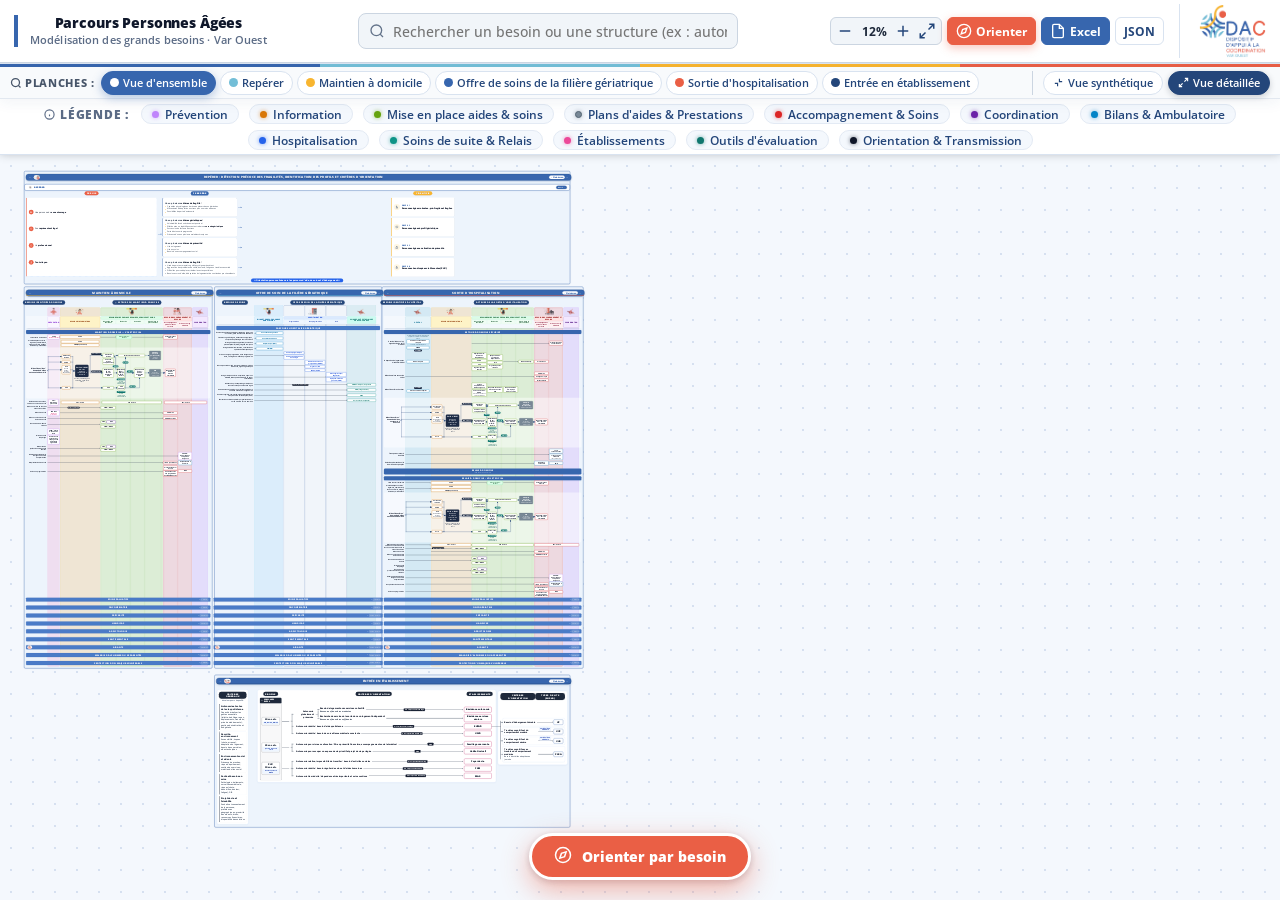
==== commit dc942fbb: "Thématiques : Santé mentale, Maladie d'Alzheimer, Protection d'un majeur vulnérable ; logo lien vill" ====
--- a/index.html
+++ b/index.html
@@ -2133,61 +2133,6 @@
                 </div>
               </div>
 
-              <!-- Ligne 12 : Protection juridique d'une personne vulnérable -->
-              <div class="b5-row">
-                <div class="b5-crit">Protection juridique d'une personne vulnérable</div>
-                <div class="sch-card b5-pill b5-pill-black" data-id="protection-juridique" style="grid-column: 2 / 3; align-self:center; padding:3px 5px; font-size:0.60rem; line-height:1.15; text-align:center;">Mandat de protection future</div>
-                <div class="b5-col-stack" style="grid-column: 3 / 4; justify-content:center; gap:4px;">
-                  <div class="sch-card b5-pill b5-pill-amber" data-id="protection-juridique" style="padding:2px 5px; font-size:0.58rem; line-height:1.15;">UDAF du Var :<br>Information et soutien aux tuteurs familiaux</div>
-                  <div class="sch-card b5-pill b5-pill-purple" data-id="dac-relais-hosp" style="padding:2px 6px; font-size:0.58rem; font-weight:800; border-radius:6px; line-height:1.15; width:fit-content;">DAC</div>
-                </div>
-                <div style="grid-column: 4 / 5; display:flex; align-items:center; gap:3px; position:relative;">
-                  <div class="b5-vt-badge" style="position:absolute; right:100%; margin-right:3px; background:#0f172a; font-size:0.48rem; padding:1px 4px; white-space:nowrap; z-index:2;">Signalement majeur vulnérable</div>
-                  <div class="b5-col-stack" style="width:100%; gap:2px;">
-                    <div class="sch-card b5-pill b5-pill-green" data-id="protection-juridique" style="padding:2px 4px; font-size:0.58rem; line-height:1.15;">Département du Var :<br>Cellule Écoute et Vigilance</div>
-                    <div class="sch-card b5-pill b5-pill-green" data-id="protection-juridique" style="padding:2px 4px; font-size:0.58rem; line-height:1.15;">Tribunal judiciaire :<br>Procureur de la République</div>
-                  </div>
-                </div>
-                <div class="sch-card b5-pill b5-pill-green" data-id="protection-juridique" style="grid-column: 5 / 6; align-self:center; padding:2px 4px; font-size:0.58rem; line-height:1.15;">Médecins spécialistes habilités à constater l'altération des facultés mentales ou corporelles</div>
-                <div class="sch-card b5-pill b5-pill-green" data-id="protection-juridique" style="grid-column: 6 / 7; align-self:center; padding:3px 5px; font-size:0.58rem; line-height:1.15; text-align:center;">Tribunal judiciaire :<br>Procureur de la République</div>
-                <div class="b5-col-stack" style="grid-column: 7 / 8; justify-content:center; gap:2px;">
-                  <div class="sch-card b5-pill b5-pill-green" data-id="protection-juridique" style="padding:2px 4px; font-size:0.58rem; line-height:1.15; width:fit-content; margin:0 auto;">Juge des tutelles</div>
-                  <div class="sch-card b5-pill b5-pill-black" data-id="protection-juridique" style="padding:3px 5px; font-size:0.56rem; line-height:1.15; text-align:left;">
-                    &bull; Sauvegarde de justice<br>
-                    &bull; Mesure de protection (assistance ou représentation biens/à la personne)
-                  </div>
-                </div>
-                <div class="b5-col-stack" style="grid-column: 8 / 9; justify-content:center; gap:2px; border-left:2px solid #dc2626; padding-left:4px;">
-                  <div class="sch-card b5-pill b5-pill-red" data-id="protection-juridique" style="padding:2px 4px; font-size:0.58rem; line-height:1.15;">Association tutélaire</div>
-                  <div class="sch-card b5-pill b5-pill-red" data-id="protection-juridique" style="padding:2px 4px; font-size:0.58rem; line-height:1.15;">Mandataire judiciaire à la protection des majeurs individuel</div>
-                </div>
-                <div class="b5-arrow-cell" style="grid-column: 9 / 10;"><div class="b5-arrow-line"></div></div>
-              <div class="sch-card b5-pill b5-pill-purple" data-id="dac-relais-hosp" style="grid-column: 10 / 11; align-self:center; justify-self:center; height:fit-content; width:fit-content; min-width:44px; padding:2px 8px; font-size:0.62rem; font-weight:800; border-radius:6px; text-align:center;">DAC</div></div>
-
-              <!-- Ligne 13 : Soins, accompagnement et réhabilitation Maladie d'Alzheimer ou apparentée -->
-              <div class="b5-row">
-                <div class="b5-crit">Soins, accompagnement et réhabilitation<br>Maladie d'Alzheimer ou apparentée</div>
-                <div class="b5-arrow-cell" style="grid-column: 2 / 8;"><div class="b5-arrow-line"></div></div>
-                <div class="sch-card b5-pill b5-pill-red" data-id="sad-esa" style="grid-column: 8 / 9; padding:3px 5px; font-size:0.60rem; line-height:1.15;">Service autonomie à domicile - Aide et soins :<br>Équipe spécialisée Alzheimer</div>
-              </div>
-
-              <!-- Ligne 14 : Suivi de l'évolution neurologique Adaptation des prescriptions -->
-              <div class="b5-row">
-                <div class="b5-crit">Suivi de l'évolution neurologique<br>Adaptation des prescriptions</div>
-                <div class="b5-arrow-cell" style="grid-column: 2 / 9;"><div class="b5-arrow-line"></div></div>
-                <div class="sch-card b5-pill b5-pill-red" data-id="neuro-liberaux" style="grid-column: 9 / 10; padding:3px 5px; font-size:0.60rem; line-height:1.15; align-self:center;">Neurologues libéraux</div>
-              </div>
-
-              <!-- Ligne 15 : Stimulation des capacités physiques et cognitives Maladie d'Alzheimer ou apparentée -->
-              <div class="b5-row">
-                <div class="b5-crit">Stimulation des capacités physiques et cognitives<br>Maladie d'Alzheimer ou apparentée</div>
-                <div class="b5-arrow-cell" style="grid-column: 2 / 8;"><div class="b5-arrow-line"></div></div>
-                <div class="b5-col-stack" style="grid-column: 8 / 9; gap:2px; align-self:center;">
-                  <div class="sch-card b5-pill b5-pill-red" data-id="pfr-repit" style="padding:2px 4px; font-size:0.58rem; line-height:1.15;">Plateforme de répit :<br>Accueil de jour</div>
-                  <div class="sch-card b5-pill b5-pill-pink" data-id="ehpad-accueil-jour" style="padding:2px 4px; font-size:0.58rem; line-height:1.15;">EHPAD AJ</div>
-                </div>
-              </div>
-
               <!-- Ligne 16 : Hébergement temporaire d'urgence en sortie hospitalisation -->
               <div class="b5-row">
                 <div class="b5-crit">Hébergement temporaire d'urgence en sortie hospitalisation</div>
@@ -2364,9 +2309,9 @@
               </div>
                 </div>
 
-                <!-- 6. PSYCHOGÉRIATRIE -->
-                <div class="b5-theme-psychogeriatrie">
-                  <div class="b5-section-bar">PSYCHOGÉRIATRIE</div>
+                <!-- 6. SANTÉ MENTALE -->
+                <div class="b5-theme-santementale">
+                  <div class="b5-section-bar">SANTÉ MENTALE</div>
                   <div class="b5-row">
                     <div class="b5-crit">Troubles psychogériatriques du sujet âgé, accompagnement psycho-comportemental à domicile</div>
                     <div class="b5-arrow-cell" style="grid-column: 2 / 11;"><div class="b5-arrow-line"></div></div>
@@ -2386,6 +2331,69 @@
                 <div class="b5-arrow-cell" style="grid-column: 2 / 8;"><div class="b5-arrow-line"></div></div>
                 <div class="sch-card b5-pill b5-pill-red" data-id="pfr-repit" style="grid-column: 8 / 9; padding:3px 5px; font-size:0.60rem; line-height:1.15;">Plateforme de répit</div>
               </div>
+                </div>
+
+                <!-- 8. MALADIE D'ALZHEIMER OU APPARENTÉE -->
+                <div class="b5-theme-alzheimer">
+                  <div class="b5-section-bar">MALADIE D'ALZHEIMER OU APPARENTÉE</div>
+                  <!-- Soins, accompagnement et réhabilitation Maladie d'Alzheimer ou apparentée -->
+                  <div class="b5-row">
+                    <div class="b5-crit">Soins, accompagnement et réhabilitation<br>Maladie d'Alzheimer ou apparentée</div>
+                    <div class="b5-arrow-cell" style="grid-column: 2 / 8;"><div class="b5-arrow-line"></div></div>
+                    <div class="sch-card b5-pill b5-pill-red" data-id="sad-esa" style="grid-column: 8 / 9; padding:3px 5px; font-size:0.60rem; line-height:1.15;">Service autonomie à domicile - Aide et soins :<br>Équipe spécialisée Alzheimer</div>
+                  </div>
+
+                  <!-- Suivi de l'évolution neurologique Adaptation des prescriptions -->
+                  <div class="b5-row">
+                    <div class="b5-crit">Suivi de l'évolution neurologique<br>Adaptation des prescriptions</div>
+                    <div class="b5-arrow-cell" style="grid-column: 2 / 9;"><div class="b5-arrow-line"></div></div>
+                    <div class="sch-card b5-pill b5-pill-red" data-id="neuro-liberaux" style="grid-column: 9 / 10; padding:3px 5px; font-size:0.60rem; line-height:1.15; align-self:center;">Neurologues libéraux</div>
+                  </div>
+
+                  <!-- Stimulation des capacités physiques et cognitives Maladie d'Alzheimer ou apparentée -->
+                  <div class="b5-row">
+                    <div class="b5-crit">Stimulation des capacités cognitives<br>Maladie d'Alzheimer ou apparentée</div>
+                    <div class="b5-arrow-cell" style="grid-column: 2 / 8;"><div class="b5-arrow-line"></div></div>
+                    <div class="b5-col-stack" style="grid-column: 8 / 9; gap:2px; align-self:center;">
+                      <div class="sch-card b5-pill b5-pill-red" data-id="pfr-repit" style="padding:2px 4px; font-size:0.58rem; line-height:1.15;">Plateforme de répit :<br>Accueil de jour</div>
+                      <div class="sch-card b5-pill b5-pill-pink" data-id="ehpad-accueil-jour" style="padding:2px 4px; font-size:0.58rem; line-height:1.15;">EHPAD AJ</div>
+                    </div>
+                  </div>
+                </div>
+
+                <!-- 9. PROTECTION D'UN MAJEUR VULNÉRABLE -->
+                <div class="b5-theme-protection">
+                  <div class="b5-section-bar">PROTECTION D'UN MAJEUR VULNÉRABLE</div>
+                  <!-- Protection juridique -->
+                  <div class="b5-row">
+                    <div class="b5-crit">Protection juridique</div>
+                    <div class="sch-card b5-pill b5-pill-black" data-id="protection-juridique" style="grid-column: 2 / 3; align-self:center; padding:3px 5px; font-size:0.60rem; line-height:1.15; text-align:center;">Mandat de protection future</div>
+                    <div class="b5-col-stack" style="grid-column: 3 / 4; justify-content:center; gap:4px;">
+                      <div class="sch-card b5-pill b5-pill-amber" data-id="protection-juridique" style="padding:2px 5px; font-size:0.58rem; line-height:1.15;">UDAF du Var :<br>Information et soutien aux tuteurs familiaux</div>
+                      <div class="sch-card b5-pill b5-pill-purple" data-id="dac-relais-hosp" style="padding:2px 6px; font-size:0.58rem; font-weight:800; border-radius:6px; line-height:1.15; width:fit-content;">DAC</div>
+                    </div>
+                    <div style="grid-column: 4 / 5; display:flex; align-items:center; gap:3px; position:relative;">
+                      <div class="b5-vt-badge" style="position:absolute; right:100%; margin-right:3px; background:#0f172a; font-size:0.48rem; padding:1px 4px; white-space:nowrap; z-index:2;">Signalement majeur vulnérable</div>
+                      <div class="b5-col-stack" style="width:100%; gap:2px;">
+                        <div class="sch-card b5-pill b5-pill-green" data-id="protection-juridique" style="padding:2px 4px; font-size:0.58rem; line-height:1.15;">Département du Var :<br>Cellule Écoute et Vigilance</div>
+                        <div class="sch-card b5-pill b5-pill-green" data-id="protection-juridique" style="padding:2px 4px; font-size:0.58rem; line-height:1.15;">Tribunal judiciaire :<br>Procureur de la République</div>
+                      </div>
+                    </div>
+                    <div class="sch-card b5-pill b5-pill-green" data-id="protection-juridique" style="grid-column: 5 / 6; align-self:center; padding:2px 4px; font-size:0.58rem; line-height:1.15;">Médecins spécialistes habilités à constater l'altération des facultés mentales ou corporelles</div>
+                    <div class="sch-card b5-pill b5-pill-green" data-id="protection-juridique" style="grid-column: 6 / 7; align-self:center; padding:3px 5px; font-size:0.58rem; line-height:1.15; text-align:center;">Tribunal judiciaire :<br>Procureur de la République</div>
+                    <div class="b5-col-stack" style="grid-column: 7 / 8; justify-content:center; gap:2px;">
+                      <div class="sch-card b5-pill b5-pill-green" data-id="protection-juridique" style="padding:2px 4px; font-size:0.58rem; line-height:1.15; width:fit-content; margin:0 auto;">Juge des tutelles</div>
+                      <div class="sch-card b5-pill b5-pill-black" data-id="protection-juridique" style="padding:3px 5px; font-size:0.56rem; line-height:1.15; text-align:left;">
+                        &bull; Sauvegarde de justice<br>
+                        &bull; Mesure de protection (assistance ou représentation biens/à la personne)
+                      </div>
+                    </div>
+                    <div class="b5-col-stack" style="grid-column: 8 / 9; justify-content:center; gap:2px; border-left:2px solid #dc2626; padding-left:4px;">
+                      <div class="sch-card b5-pill b5-pill-red" data-id="protection-juridique" style="padding:2px 4px; font-size:0.58rem; line-height:1.15;">Association tutélaire</div>
+                      <div class="sch-card b5-pill b5-pill-red" data-id="protection-juridique" style="padding:2px 4px; font-size:0.58rem; line-height:1.15;">Mandataire judiciaire à la protection des majeurs individuel</div>
+                    </div>
+                    <div class="b5-arrow-cell" style="grid-column: 9 / 10;"><div class="b5-arrow-line"></div></div>
+                  <div class="sch-card b5-pill b5-pill-purple" data-id="dac-relais-hosp" style="grid-column: 10 / 11; align-self:center; justify-self:center; height:fit-content; width:fit-content; min-width:44px; padding:2px 8px; font-size:0.62rem; font-weight:800; border-radius:6px; text-align:center;">DAC</div></div>
                 </div>
               </div> <!-- fin b5-thematics-group -->
             </div>
@@ -2755,9 +2763,9 @@
                   </div>
                 </div>
 
-                <!-- 7. PSYCHOGÉRIATRIE -->
-                <div class="b1-theme-psychogeriatrie">
-                  <div class="b1-section-bar b1-bar-blue">PSYCHOGÉRIATRIE</div>
+                <!-- 7. SANTÉ MENTALE -->
+                <div class="b1-theme-santementale">
+                  <div class="b1-section-bar b1-bar-blue">SANTÉ MENTALE</div>
                   <div class="b1-row">
                     <div class="b1-crit">Troubles psychiatriques du sujet âgé, symptômes psycho-comportementaux complexes</div>
                     <div class="b1-pill-flow" style="grid-column: 2 / 3;">
@@ -2776,6 +2784,24 @@
                     <div class="b1-crit"></div>
                     <div class="b1-empty-flow" style="grid-column: 2 / 7;"></div>
                   </div>
+                  <div class="b1-row b1-row-empty">
+                    <div class="b1-crit"></div>
+                    <div class="b1-empty-flow" style="grid-column: 2 / 7;"></div>
+                  </div>
+                </div>
+
+                <!-- 8. MALADIE D'ALZHEIMER OU APPARENTÉE -->
+                <div class="b1-theme-alzheimer">
+                  <div class="b1-section-bar b1-bar-blue">MALADIE D'ALZHEIMER OU APPARENTÉE</div>
+                  <div class="b1-row b1-row-empty">
+                    <div class="b1-crit"></div>
+                    <div class="b1-empty-flow" style="grid-column: 2 / 7;"></div>
+                  </div>
+                </div>
+
+                <!-- 9. PROTECTION D'UN MAJEUR VULNÉRABLE -->
+                <div class="b1-theme-protection">
+                  <div class="b1-section-bar b1-bar-blue">PROTECTION D'UN MAJEUR VULNÉRABLE</div>
                   <div class="b1-row b1-row-empty">
                     <div class="b1-crit"></div>
                     <div class="b1-empty-flow" style="grid-column: 2 / 7;"></div>
@@ -5514,11 +5540,11 @@
   </div>
 
   <script src="data/structures_data.js?v=20261123_1900"></script>
-  <script src="app.js?v=20261127_1140"></script>
+  <script src="app.js?v=20261127_1300"></script>
   <script src="aides-autonomie.js?v=20261127_1100"></script>
-  <script src="lisibilite.js?v=20261124_1800"></script>
+  <script src="lisibilite.js?v=20261127_1300"></script>
   <script src="fleches.js?v=20261123_1945"></script>
-  <script src="prioca.js?v=20261124_1730"></script>
+  <script src="prioca.js?v=20261127_1300"></script>
   <script src="synth-map.js?v=20261123_1800"></script>
   <script src="wizard.js?v=20261127_1100"></script>
   <script src="crt_module.js?v=20261118_1022"></script>
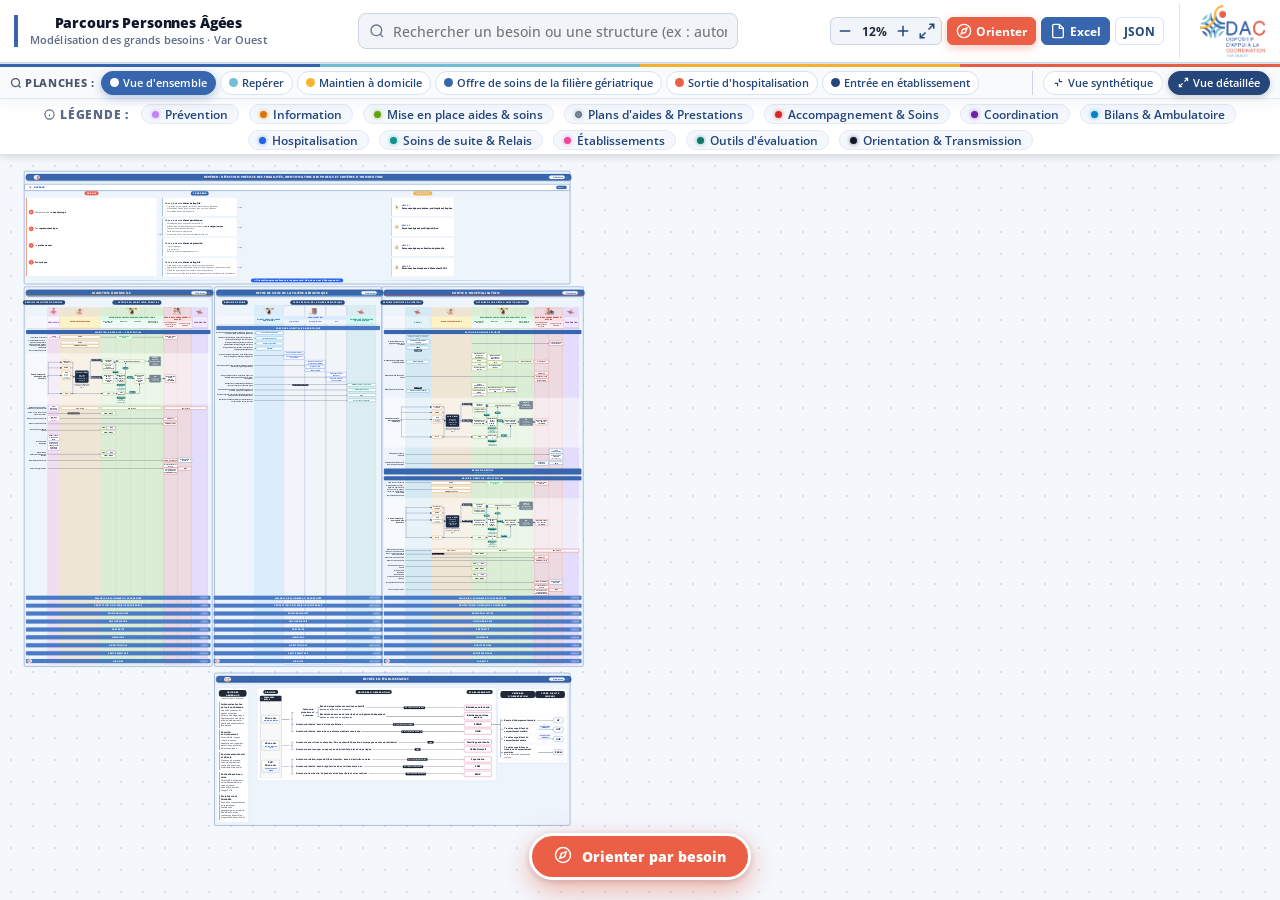
==== commit c1d909d5: "Maintien à domicile : besoins renommés, ordre des thématiques - thématiques : Maladie d'Alzheimer en" ====
--- a/index.html
+++ b/index.html
@@ -1987,7 +1987,7 @@
 
                 <!-- Ligne 2 : Problématiques sociales -->
                 <div class="b5-row" id="b5-row-soc">
-                  <div class="b5-crit" id="b5-crit-soc">Problématiques sociales :<br>logement, administratif, accès aux droits, budget, isolement, maltraitance</div>
+                  <div class="b5-crit" id="b5-crit-soc">Problématiques sociales :<br>logement, administratif, accès aux droits, budget, isolement, maltraitance, vulnérabilité</div>
                   <div style="grid-column: 2 / 3;"></div>
                   <div class="b5-col-stack" id="b5-col-soc-info" style="grid-column: 3 / 4; gap:3px;">
                     <div class="sch-card b5-pill b5-pill-amber" data-id="ccas-info" id="b5-card-ccas-soc">Centre communal d'action sociale</div>
@@ -1996,9 +1996,15 @@
                 </div>
 
                 <!-- Ligne 3 & 4 : Perte d'autonomie (Double ligne : Caisses de retraite / APA) -->
+              <!-- Sécurisation du domicile (à compléter) -->
+              <div class="b5-row">
+                <div class="b5-crit">Sécurisation du domicile</div>
+                <div class="b5-arrow-cell" style="grid-column: 2 / 11;"><div class="b5-arrow-line"></div></div>
+              </div>
+
                 <div class="b5-row b5-row-aides" id="b5-row-aides">
                   <!-- Besoin -->
-                  <div class="b5-crit aides-crit" id="b5-crit-aides">Aides financières : demande d'aides autonomie à domicile</div>
+                  <div class="b5-crit aides-crit" id="b5-crit-aides">Perte d'autonomie : demande d'aide financière</div>
 
                   <!-- Informations : on aide à remplir la demande (Cerfa) -->
                   <div class="aides-info" style="grid-column: 3 / 4; grid-row: 1 / 4;">
@@ -2072,7 +2078,7 @@
 
               <!-- Ligne 6 : Accès aux droits de santé et aides financières -->
               <div class="b5-row">
-                <div class="b5-crit">Accès aux droits de santé et aides financières</div>
+                <div class="b5-crit">Santé : accès aux droits et aides financières</div>
                 <div class="b5-arrow-cell" style="grid-column: 2 / 4;">
                   <div class="b5-arrow-line"><span class="b5-vt-badge">Espace partenaire</span></div>
                 </div>
@@ -2081,7 +2087,7 @@
 
                             <!-- Ligne 7 : Aides à domicile -->
               <div class="b5-row">
-                <div class="b5-crit">Aides à domicile</div>
+                <div class="b5-crit">Aides et services à domicile</div>
                 <div class="sch-card b5-pill b5-pill-prev" data-id="sad-aide-maintien" style="grid-column: 2 / 3; flex-direction:column; padding:3px 4px;">
                   <span>Service autonomie à domicile - Aide</span>
                   <span style="font-size:0.58rem; color:#db2777; font-weight:700;">Actions de prévention</span>
@@ -2092,7 +2098,7 @@
 
               <!-- Ligne 8 : Aides et soins à domicile / Soins à domicile -->
               <div class="b5-row">
-                <div class="b5-crit">Aides et soins à domicile<br>Soins à domicile</div>
+                <div class="b5-crit">Aides et soins à domicile</div>
                 <div class="b5-arrow-cell" style="grid-column: 2 / 8;"><div class="b5-arrow-line"></div></div>
                 <div class="sch-card b5-pill b5-pill-red" data-id="sad-mixte-maintien" style="grid-column: 8 / 9; font-size:0.62rem; line-height:1.15; padding:3px 5px;">Service autonomie à domicile - Aide et soins</div>
               </div>
@@ -2133,13 +2139,6 @@
                 </div>
               </div>
 
-              <!-- Ligne 16 : Hébergement temporaire d'urgence en sortie hospitalisation -->
-              <div class="b5-row">
-                <div class="b5-crit">Hébergement temporaire d'urgence en sortie hospitalisation</div>
-                <div class="b5-arrow-cell" style="grid-column: 2 / 9;"><div class="b5-arrow-line"></div></div>
-                <div class="sch-card b5-pill b5-pill-prev" data-id="ehpad-urg" style="grid-column: 9 / 10; padding:3px 5px; font-size:0.60rem; line-height:1.15; align-self:center;">EHPAD :<br>Hébergement temporaire d'urgence</div>
-              </div>
-
               <!-- Ligne 17 : Hospitalisation à domicile -->
               <div class="b5-row">
                 <div class="b5-crit">Hospitalisation à domicile</div>
@@ -2162,176 +2161,6 @@
               <!-- ==================== THÉMATIQUES TRANSVERSALES ==================== -->
               <!-- ALIGNEMENT PARFAIT SUR TOUTE LA LIGNE AVEC B1 ET B2 -->
               <div class="b5-thematics-group">
-                <!-- 1. SOINS PALLIATIFS -->
-                <div class="b5-theme-soinspalliatifs">
-                  <div class="b5-section-bar">SOINS PALLIATIFS</div>
-                  <div class="b5-row">
-                <div class="b5-crit">Soins palliatifs</div>
-                <div class="b5-arrow-cell" style="grid-column: 2 / 8;"><div class="b5-arrow-line"></div></div>
-                <div class="b5-col-stack" style="grid-column: 8 / 9; gap:2px; align-self:center;">
-                  <div class="sch-card b5-pill b5-pill-red" data-id="etsp" style="padding:2px 4px; font-size:0.58rem; line-height:1.15;">Équipe territoriale soins palliatifs</div>
-                  <div class="sch-card b5-pill b5-pill-blue" data-id="had-relais-hosp" style="padding:2px 4px; font-size:0.58rem; line-height:1.15;">HAD dont ERISP</div>
-                </div>
-              </div>
-                </div>
-
-                <!-- 2. ONCOGÉRIATRIE -->
-                <div class="b5-theme-oncogeriatrie">
-                  <div class="b5-section-bar">ONCOGÉRIATRIE</div>
-                  <div class="b5-row">
-                    <div class="b5-crit">Prise en charge oncogériatrique, accompagnement et suivi des fragilités à domicile</div>
-                    <div class="b5-arrow-cell" style="grid-column: 2 / 11;"><div class="b5-arrow-line"></div></div>
-                  </div>
-                </div>
-
-                <!-- 3. PRÉCARITÉ -->
-                <div class="b5-theme-precarite">
-                  <div class="b5-section-bar">PRÉCARITÉ</div>
-                  <!-- Diogène -->
-              <div class="b5-row">
-                <div class="b5-crit">Syndrome de Diogène</div>
-                <div class="b5-arrow-cell" style="grid-column: 2 / 3;"><div class="b5-arrow-line"></div></div>
-                <div class="b5-col-stack" style="grid-column: 3 / 4; gap:2px;">
-                  <div style="display:flex; align-items:center; gap:4px;">
-                    <div class="sch-card b5-pill b5-pill-amber" data-id="compagnons-batisseurs" style="padding:2px 5px; font-size:0.56rem; line-height:1.15; flex:1;">Compagnons Bâtisseurs :<br>Hotline</div>
-                    <div class="sch-card b5-pill b5-pill-purple" data-id="dac-relais-hosp" style="padding:2px 6px; font-size:0.58rem; font-weight:800; border-radius:6px; line-height:1.15; width:fit-content;">DAC</div>
-                  </div>
-                  <div class="sch-card b5-pill b5-pill-amber" data-id="uts-info" style="padding:2px 4px; font-size:0.56rem; line-height:1.15;">Département du Var :<br>Centre médico-social</div>
-                </div>
-                <div class="b5-col-stack" style="grid-column: 4 / 5; gap:2px;">
-                  <div class="sch-card b5-pill b5-pill-green" data-id="compagnons-batisseurs" style="padding:2px 4px; font-size:0.58rem; line-height:1.15;">Compagnons Bâtisseurs :<br>Guichet unique</div>
-                  <div class="sch-card b5-pill b5-pill-green" data-id="protection-juridique" style="padding:2px 4px; font-size:0.58rem; line-height:1.15;">Département du Var :<br>Cellule Écoute et Vigilance</div>
-                </div>
-                <div class="b5-arrow-cell" style="grid-column: 5 / 6;"><div class="b5-arrow-line"></div></div>
-                <div class="sch-card b5-pill b5-pill-green" data-id="compagnons-batisseurs" style="grid-column: 6 / 7; align-self:center; padding:2px 4px; font-size:0.58rem; line-height:1.15;">Compagnons Bâtisseurs :<br>Comité technique</div>
-                <div class="b5-arrow-cell" style="grid-column: 7 / 8;"><div class="b5-arrow-line"></div></div><div class="b5-col-stack" style="grid-column: 8 / 9; gap:2px; align-self:center;">
-                  <div class="sch-card b5-pill b5-pill-red" data-id="service-social-apa" style="padding:2px 4px; font-size:0.58rem; line-height:1.15;">Département du Var :<br>Service social APA</div>
-                  <div class="sch-card b5-pill b5-pill-red" data-id="sad-aide-maintien" style="padding:2px 4px; font-size:0.58rem; line-height:1.15;">Service autonomie à domicile - Aide</div>
-                </div>
-                <div class="b5-arrow-cell" style="grid-column: 9 / 10;"><div class="b5-arrow-line"></div></div>
-                <div class="sch-card b5-pill b5-pill-purple" data-id="dac-relais-hosp" style="grid-column: 10 / 11; align-self:center; justify-self:center; height:fit-content; width:fit-content; min-width:44px; padding:2px 8px; font-size:0.62rem; font-weight:800; border-radius:6px; text-align:center;">DAC</div>
-              </div>
-
-              <!-- Précarité -->
-              <div class="b5-row">
-                <div class="b5-crit">Précarité</div>
-                <div class="b5-arrow-cell" style="grid-column: 2 / 3;"><div class="b5-arrow-line"></div></div>
-                <div class="sch-card b5-pill b5-pill-amber" data-id="reseau-monalisa" style="grid-column: 3 / 4; align-self:center; padding:2px 4px; font-size:0.58rem; line-height:1.15;">Associations</div>
-                <div class="sch-card b5-pill b5-pill-green" data-id="cpam-misas" style="grid-column: 4 / 8; align-self:center; padding:4px 8px; font-size:0.64rem; font-weight:700; width:96%; margin:0 auto; text-align:center;">CPAM : Action sanitaire et sociale</div>
-                
-                <div class="b5-col-stack" style="grid-column: 8 / 9; gap:2px; border-right:2px solid #dc2626; padding-right:4px;">
-                  <div class="sch-card b5-pill b5-pill-red" data-id="reseau-monalisa" style="padding:2px 4px; font-size:0.58rem; line-height:1.15;">Associations</div>
-                  <div class="sch-card b5-pill b5-pill-red" data-id="reseau-monalisa" style="padding:2px 4px; font-size:0.58rem; line-height:1.15;">Accueils de jour</div>
-                  <div class="sch-card b5-pill b5-pill-red" data-id="bailleurs-sociaux" style="padding:2px 4px; font-size:0.58rem; line-height:1.15;">Bailleurs sociaux</div>
-                  <div class="sch-card b5-pill b5-pill-red" data-id="aide-alimentaire" style="padding:2px 4px; font-size:0.58rem; line-height:1.15;">Aide alimentaire</div>
-                </div>
-                <div class="b5-col-stack" style="grid-column: 9 / 10; gap:2px; justify-content:center;">
-                  <div class="sch-card b5-pill b5-pill-red" data-id="promosoins" style="padding:2px 4px; font-size:0.58rem; line-height:1.15;">Équipes Promosoins</div>
-                  <div class="sch-card b5-pill b5-pill-red" data-id="lhss" style="padding:2px 4px; font-size:0.58rem; line-height:1.15;">Lits Halte Soins Santé</div>
-                  <div class="sch-card b5-pill b5-pill-red" data-id="lam" style="padding:2px 4px; font-size:0.58rem; line-height:1.15;">Lits d'Accueil Médicalisé</div>
-                </div>
-              </div>
-
-              <!-- Hébergement / Mise à l'abri -->
-              <div class="b5-row">
-                <div class="b5-crit">Hébergement<br>Mise à l'abri</div>
-                <div class="b5-arrow-cell" style="grid-column: 2 / 3;"><div class="b5-arrow-line"></div></div>
-                <div class="sch-card b5-pill b5-pill-green" data-id="siao-115" style="grid-column: 3 / 7; align-self:center; padding:4px 8px; font-size:0.64rem; font-weight:700; width:96%; margin:0 auto; text-align:center;">SIAO - 115</div>
-                <div class="sch-card b5-pill b5-pill-green" data-id="siao-115-pta" style="grid-column: 7 / 8; align-self:center; padding:2px 4px; font-size:0.58rem; line-height:1.15;">SIAO - 115 :<br>Plateforme territoriale d'appui</div>
-                
-                <div class="sch-card b5-pill b5-pill-red" data-id="chrs" style="grid-column: 8 / 9; align-self:center; padding:3px 5px; font-size:0.60rem; line-height:1.15;">Centre d'hébergement et de réinsertion sociale</div>
-              </div>
-
-              <!-- Besoin social / Accès aux droits -->
-              <div class="b5-row">
-                <div class="b5-crit">Besoin social<br>Accès aux droits</div>
-                <div class="b5-arrow-cell" style="grid-column: 2 / 3;"><div class="b5-arrow-line"></div></div>
-                <div class="sch-card b5-pill b5-pill-amber" data-id="uts-social" style="grid-column: 3 / 5; align-self:center; padding:4px 8px; font-size:0.62rem; font-weight:700; width:96%; margin:0 auto; text-align:center;">Département du Var : Centre médico-social</div>
-                <div class="sch-card b5-pill b5-pill-green" data-id="siao-115-ide" style="grid-column: 5 / 6; align-self:center; padding:2px 4px; font-size:0.58rem; line-height:1.15; width:fit-content; margin:0 auto;">SIAO-115 :<br>Infirmier</div>
-                <div class="b5-arrow-cell" style="grid-column: 6 / 8;"><div class="b5-arrow-line"></div></div>
-              </div>
-                </div>
-
-                <!-- 4. HANDICAP -->
-                <div class="b5-theme-handicap">
-                  <div class="b5-section-bar">HANDICAP</div>
-                  <!-- Reconnaissance du handicap -->
-              <div class="b5-row">
-                <div class="b5-crit">Reconnaissance du handicap<br>Accès aux droits et dispositifs</div>
-                <div class="sch-card b5-pill b5-pill-green" data-id="mdph" style="grid-column: 2 / 8; align-self:center; justify-self:center; width:98%; padding:5px 8px; font-size:0.68rem; font-weight:800; text-align:center;">MDPH</div>
-                
-                <div class="b5-col-stack" style="grid-column: 8 / 9; gap:2px;">
-                  <div class="sch-card b5-pill b5-pill-red" data-id="savs" style="padding:2px 4px; font-size:0.58rem; line-height:1.15;">Service d'Accompagnement à la Vie Sociale</div>
-                  <div class="sch-card b5-pill b5-pill-red" data-id="associations-handicap" style="padding:2px 4px; font-size:0.58rem; line-height:1.15;">Associations</div>
-                  <div class="sch-card b5-pill b5-pill-red" data-id="esms" style="padding:2px 4px; font-size:0.58rem; line-height:1.15;">Établissements et services sociaux et médico-sociaux</div>
-                  <div class="sch-card b5-pill b5-pill-red" data-id="sad-aide-maintien" style="padding:2px 4px; font-size:0.58rem; line-height:1.15;">Service autonomie à domicile - Aide</div>
-                  <div class="sch-card b5-pill b5-pill-red" data-id="sad-mixte-maintien" style="padding:2px 4px; font-size:0.58rem; line-height:1.15;">Service autonomie à domicile - Aide et soins</div>
-                </div>
-                <div class="sch-card b5-pill b5-pill-red" data-id="samsah" style="grid-column: 9 / 10; align-self:start; padding:3px 5px; font-size:0.60rem; line-height:1.15;">Service d'accompagnement médico-social pour adultes handicapés</div>
-              </div>
-
-              <!-- Information, orientation, coordination du parcours -->
-              <div class="b5-row">
-                <div class="b5-crit">Information, orientation,<br>coordination du parcours</div>
-                <div class="b5-arrow-cell" style="grid-column: 2 / 3;"><div class="b5-arrow-line"></div></div>
-                <div class="sch-card b5-pill b5-pill-amber" data-id="c360-niv1" style="grid-column: 3 / 4; align-self:center; padding:2px 4px; font-size:0.58rem; line-height:1.15;">Communauté 360<br>Niveau 1</div>
-                <div class="b5-arrow-cell" style="grid-column: 4 / 5;"><div class="b5-arrow-line"></div></div>
-                <div class="sch-card b5-pill b5-pill-amber" data-id="c360-niv2" style="grid-column: 5 / 6; align-self:center; padding:2px 4px; font-size:0.58rem; line-height:1.15;">Communauté 360<br>Niveau 2</div>
-                <div class="sch-card b5-pill b5-pill-green" data-id="mdph" style="grid-column: 6 / 7; align-self:center; justify-self:center; height:fit-content; width:fit-content; min-width:44px; padding:2px 8px; font-size:0.60rem; font-weight:800; border-radius:6px; text-align:center;">MDPH</div>
-                <div class="b5-arrow-cell" style="grid-column: 7 / 10;"><div class="b5-arrow-line"></div></div>
-                <div style="grid-column: 10 / 11; display:flex; align-items:center; gap:3px;">
-                  <div class="b5-col-stack" style="flex:1; gap:2px;">
-                    <div class="sch-card b5-pill b5-pill-purple" data-id="pcpe" style="padding:2px 4px; font-size:0.58rem; line-height:1.15;">Pôle de Compétences et de Prestations Externalisées</div>
-                    <div class="sch-card b5-pill b5-pill-purple" data-id="mdph-complexes" style="padding:2px 4px; font-size:0.58rem; line-height:1.15;">MDPH :<br>Cellule cas complexes</div>
-                  </div>
-                  <div class="sch-card b5-pill b5-pill-purple" data-id="dac-relais-hosp" style="height:fit-content; width:fit-content; min-width:40px; padding:2px 6px; font-size:0.62rem; font-weight:800; border-radius:6px; text-align:center;">DAC</div>
-                </div>
-              </div>
-                </div>
-
-                <!-- 5. ADDICTOLOGIE -->
-                <div class="b5-theme-addicto">
-                  <div class="b5-section-bar">ADDICTOLOGIE</div>
-                  <div class="b5-row">
-                <div class="b5-crit">Usage, consommation de produits ou comportement addictif</div>
-                <div class="sch-card b5-pill b5-pill-prev" data-id="arca-formations" style="grid-column: 2 / 3; align-self:center; padding:2px 4px; font-size:0.58rem; line-height:1.15; text-align:center;">ARCA Sud :<br>Formations</div>
-                <div class="sch-card b5-pill b5-pill-amber" data-id="arca-doc" style="grid-column: 3 / 4; align-self:center; padding:2px 4px; font-size:0.58rem; line-height:1.15;">ARCA Sud :<br>Service documentation régional</div>
-                <div class="sch-card b5-pill b5-pill-green" data-id="arca-info" style="grid-column: 4 / 5; align-self:center; padding:2px 4px; font-size:0.58rem; line-height:1.15;">ARCA Sud :<br>Information, orientation</div>
-                <div class="sch-card b5-pill b5-pill-green" data-id="arca-eval" style="grid-column: 5 / 6; align-self:center; padding:2px 4px; font-size:0.58rem; line-height:1.15;">ARCA Sud :<br>Évaluation Coordination parcours</div>
-                <div class="b5-arrow-cell" style="grid-column: 6 / 8;"><div class="b5-arrow-line"></div></div>
-                <div class="sch-card b5-pill b5-pill-red" data-id="sad-aide-maintien" style="grid-column: 8 / 9; align-self:center; padding:3px 5px; font-size:0.60rem; line-height:1.15;">Service autonomie à domicile - Aide</div>
-                <div class="b5-col-stack" style="grid-column: 9 / 10; gap:2px; align-self:center;">
-                  <div class="sch-card b5-pill b5-pill-red" data-id="arca-actes" style="padding:2px 4px; font-size:0.58rem; line-height:1.15;">ARCA Sud :<br>Actes dérogatoires</div>
-                  <div class="sch-card b5-pill b5-pill-prev" data-id="csapa" style="padding:2px 4px; font-size:0.58rem; line-height:1.15;">Centre de Soins, d'Accompagnement et de Prévention en Addictologie</div>
-                  <div class="sch-card b5-pill b5-pill-prev" data-id="caarud" style="padding:2px 4px; font-size:0.58rem; line-height:1.15;">Centre d'Accueil et d'Accompagnement à la Réduction des risques pour Usagers de Drogues</div>
-                </div>
-                <div class="sch-card b5-pill b5-pill-purple" data-id="dac-relais-hosp" style="grid-column: 10 / 11; align-self:center; justify-self:center; height:fit-content; width:fit-content; min-width:44px; padding:2px 8px; font-size:0.62rem; font-weight:800; border-radius:6px; text-align:center;">DAC</div>
-              </div>
-                </div>
-
-                <!-- 6. SANTÉ MENTALE -->
-                <div class="b5-theme-santementale">
-                  <div class="b5-section-bar">SANTÉ MENTALE</div>
-                  <div class="b5-row">
-                    <div class="b5-crit">Troubles psychogériatriques du sujet âgé, accompagnement psycho-comportemental à domicile</div>
-                    <div class="b5-arrow-cell" style="grid-column: 2 / 11;"><div class="b5-arrow-line"></div></div>
-                  </div>
-                </div>
-
-                <!-- 7. AIDANTS -->
-                <div class="b5-theme-aidants">
-                  <div class="b5-section-bar">AIDANTS</div>
-                  <div class="b5-row">
-                <div class="b5-crit">Solutions de répit pour les aidants</div>
-                <div class="b5-arrow-cell" style="grid-column: 2 / 8;"><div class="b5-arrow-line"></div></div>
-                <div class="sch-card b5-pill b5-pill-red" data-id="pfr-repit" style="grid-column: 8 / 9; padding:3px 5px; font-size:0.60rem; line-height:1.15;">Plateforme de répit :<br>Accueil de jour</div>
-              </div>
-              <div class="b5-row">
-                <div class="b5-crit">Accompagnement aidants personnes Maladie d'Alzheimer ou apparentée</div>
-                <div class="b5-arrow-cell" style="grid-column: 2 / 8;"><div class="b5-arrow-line"></div></div>
-                <div class="sch-card b5-pill b5-pill-red" data-id="pfr-repit" style="grid-column: 8 / 9; padding:3px 5px; font-size:0.60rem; line-height:1.15;">Plateforme de répit</div>
-              </div>
-                </div>
 
                 <!-- 8. MALADIE D'ALZHEIMER OU APPARENTÉE -->
                 <div class="b5-theme-alzheimer">
@@ -2395,6 +2224,192 @@
                     <div class="b5-arrow-cell" style="grid-column: 9 / 10;"><div class="b5-arrow-line"></div></div>
                   <div class="sch-card b5-pill b5-pill-purple" data-id="dac-relais-hosp" style="grid-column: 10 / 11; align-self:center; justify-self:center; height:fit-content; width:fit-content; min-width:44px; padding:2px 8px; font-size:0.62rem; font-weight:800; border-radius:6px; text-align:center;">DAC</div></div>
                 </div>
+                <!-- 1. SOINS PALLIATIFS -->
+                <div class="b5-theme-soinspalliatifs">
+                  <div class="b5-section-bar">SOINS PALLIATIFS</div>
+                  <div class="b5-row">
+                <div class="b5-crit">Soins palliatifs</div>
+                <div class="b5-arrow-cell" style="grid-column: 2 / 8;"><div class="b5-arrow-line"></div></div>
+                <div class="b5-col-stack" style="grid-column: 8 / 9; gap:2px; align-self:center;">
+                  <div class="sch-card b5-pill b5-pill-red" data-id="etsp" style="padding:2px 4px; font-size:0.58rem; line-height:1.15;">Équipe territoriale soins palliatifs</div>
+                  <div class="sch-card b5-pill b5-pill-blue" data-id="had-relais-hosp" style="padding:2px 4px; font-size:0.58rem; line-height:1.15;">HAD dont ERISP</div>
+                </div>
+              </div>
+                </div>
+
+                <!-- 2. ONCOGÉRIATRIE -->
+                <div class="b5-theme-oncogeriatrie">
+                  <div class="b5-section-bar">ONCOGÉRIATRIE</div>
+                  <div class="b5-row">
+                    <div class="b5-crit">Prise en charge oncogériatrique, accompagnement et suivi des fragilités à domicile</div>
+                    <div class="b5-arrow-cell" style="grid-column: 2 / 11;"><div class="b5-arrow-line"></div></div>
+                  </div>
+                </div>
+
+                <!-- 3. PRÉCARITÉ -->
+                <div class="b5-theme-precarite">
+                  <div class="b5-section-bar">PRÉCARITÉ</div>
+                  <!-- Diogène -->
+              <div class="b5-row">
+                <div class="b5-crit">Syndrome de Diogène</div>
+                <div class="b5-arrow-cell" style="grid-column: 2 / 3;"><div class="b5-arrow-line"></div></div>
+                <div class="b5-col-stack" style="grid-column: 3 / 4; gap:2px;">
+                  <div style="display:flex; align-items:center; gap:4px;">
+                    <div class="sch-card b5-pill b5-pill-amber" data-id="compagnons-batisseurs" style="padding:2px 5px; font-size:0.56rem; line-height:1.15; flex:1;">Compagnons Bâtisseurs :<br>Hotline</div>
+                    <div class="sch-card b5-pill b5-pill-purple" data-id="dac-relais-hosp" style="padding:2px 6px; font-size:0.58rem; font-weight:800; border-radius:6px; line-height:1.15; width:fit-content;">DAC</div>
+                  </div>
+                  <div class="sch-card b5-pill b5-pill-amber" data-id="uts-info" style="padding:2px 4px; font-size:0.56rem; line-height:1.15;">Département du Var :<br>Centre médico-social</div>
+                </div>
+                <div class="b5-col-stack" style="grid-column: 4 / 5; gap:2px;">
+                  <div class="sch-card b5-pill b5-pill-green" data-id="compagnons-batisseurs" style="padding:2px 4px; font-size:0.58rem; line-height:1.15;">Compagnons Bâtisseurs :<br>Guichet unique</div>
+                  <div class="sch-card b5-pill b5-pill-green" data-id="protection-juridique" style="padding:2px 4px; font-size:0.58rem; line-height:1.15;">Département du Var :<br>Cellule Écoute et Vigilance</div>
+                </div>
+                <div class="b5-arrow-cell" style="grid-column: 5 / 6;"><div class="b5-arrow-line"></div></div>
+                <div class="sch-card b5-pill b5-pill-green" data-id="compagnons-batisseurs" style="grid-column: 6 / 7; align-self:center; padding:2px 4px; font-size:0.58rem; line-height:1.15;">Compagnons Bâtisseurs :<br>Comité technique</div>
+                <div class="b5-arrow-cell" style="grid-column: 7 / 8;"><div class="b5-arrow-line"></div></div><div class="b5-col-stack" style="grid-column: 8 / 9; gap:2px; align-self:center;">
+                  <div class="sch-card b5-pill b5-pill-red" data-id="service-social-apa" style="padding:2px 4px; font-size:0.58rem; line-height:1.15;">Département du Var :<br>Service social APA</div>
+                  <div class="sch-card b5-pill b5-pill-red" data-id="sad-aide-maintien" style="padding:2px 4px; font-size:0.58rem; line-height:1.15;">Service autonomie à domicile - Aide</div>
+                </div>
+                <div class="b5-arrow-cell" style="grid-column: 9 / 10;"><div class="b5-arrow-line"></div></div>
+                <div class="sch-card b5-pill b5-pill-purple" data-id="dac-relais-hosp" style="grid-column: 10 / 11; align-self:center; justify-self:center; height:fit-content; width:fit-content; min-width:44px; padding:2px 8px; font-size:0.62rem; font-weight:800; border-radius:6px; text-align:center;">DAC</div>
+              </div>
+
+              <!-- Précarité -->
+              <div class="b5-row">
+                <div class="b5-crit">Accompagnement sanitaire et social</div>
+                <div class="b5-arrow-cell" style="grid-column: 2 / 3;"><div class="b5-arrow-line"></div></div>
+                <div class="sch-card b5-pill b5-pill-amber" data-id="reseau-monalisa" style="grid-column: 3 / 4; align-self:center; padding:2px 4px; font-size:0.58rem; line-height:1.15;">Associations</div>
+                <div class="sch-card b5-pill b5-pill-green" data-id="cpam-misas" style="grid-column: 4 / 8; align-self:center; padding:4px 8px; font-size:0.64rem; font-weight:700; width:96%; margin:0 auto; text-align:center;">CPAM : Action sanitaire et sociale</div>
+                
+                <div class="b5-col-stack" style="grid-column: 8 / 9; gap:2px; border-right:2px solid #dc2626; padding-right:4px;">
+                  <div class="sch-card b5-pill b5-pill-red" data-id="reseau-monalisa" style="padding:2px 4px; font-size:0.58rem; line-height:1.15;">Associations</div>
+                  <div class="sch-card b5-pill b5-pill-red" data-id="reseau-monalisa" style="padding:2px 4px; font-size:0.58rem; line-height:1.15;">Accueils de jour</div>
+                  <div class="sch-card b5-pill b5-pill-red" data-id="bailleurs-sociaux" style="padding:2px 4px; font-size:0.58rem; line-height:1.15;">Bailleurs sociaux</div>
+                  <div class="sch-card b5-pill b5-pill-red" data-id="aide-alimentaire" style="padding:2px 4px; font-size:0.58rem; line-height:1.15;">Aide alimentaire</div>
+                </div>
+                <div class="b5-col-stack" style="grid-column: 9 / 10; gap:2px; justify-content:center;">
+                  <div class="sch-card b5-pill b5-pill-red" data-id="promosoins" style="padding:2px 4px; font-size:0.58rem; line-height:1.15;">Équipes Promosoins</div>
+                  <div class="sch-card b5-pill b5-pill-red" data-id="lhss" style="padding:2px 4px; font-size:0.58rem; line-height:1.15;">Lits Halte Soins Santé</div>
+                  <div class="sch-card b5-pill b5-pill-red" data-id="lam" style="padding:2px 4px; font-size:0.58rem; line-height:1.15;">Lits d'Accueil Médicalisé</div>
+                </div>
+              </div>
+
+              <!-- Hébergement / Mise à l'abri -->
+              <div class="b5-row">
+                <div class="b5-crit">Hébergement<br>Mise à l'abri</div>
+                <div class="b5-arrow-cell" style="grid-column: 2 / 3;"><div class="b5-arrow-line"></div></div>
+                <div class="sch-card b5-pill b5-pill-green" data-id="siao-115" style="grid-column: 3 / 7; align-self:center; padding:4px 8px; font-size:0.64rem; font-weight:700; width:96%; margin:0 auto; text-align:center;">SIAO - 115</div>
+                <div class="sch-card b5-pill b5-pill-green" data-id="siao-115-pta" style="grid-column: 7 / 8; align-self:center; padding:2px 4px; font-size:0.58rem; line-height:1.15;">SIAO - 115 :<br>Plateforme territoriale d'appui</div>
+                
+                <div class="sch-card b5-pill b5-pill-red" data-id="chrs" style="grid-column: 8 / 9; align-self:center; padding:3px 5px; font-size:0.60rem; line-height:1.15;">Centre d'hébergement et de réinsertion sociale</div>
+              </div>
+
+              <!-- Besoin social / Accès aux droits -->
+              <div class="b5-row">
+                <div class="b5-crit">Besoin social<br>Accès aux droits</div>
+                <div class="b5-arrow-cell" style="grid-column: 2 / 3;"><div class="b5-arrow-line"></div></div>
+                <div class="sch-card b5-pill b5-pill-amber" data-id="uts-social" style="grid-column: 3 / 5; align-self:center; padding:4px 8px; font-size:0.62rem; font-weight:700; width:96%; margin:0 auto; text-align:center;">Département du Var : Centre médico-social</div>
+                <div class="sch-card b5-pill b5-pill-green" data-id="siao-115-ide" style="grid-column: 5 / 6; align-self:center; padding:2px 4px; font-size:0.58rem; line-height:1.15; width:fit-content; margin:0 auto;">SIAO-115 :<br>Infirmier</div>
+                <div class="b5-arrow-cell" style="grid-column: 6 / 8;"><div class="b5-arrow-line"></div></div>
+              </div>
+                </div>
+
+                <!-- 4. HANDICAP -->
+                <div class="b5-theme-handicap">
+                  <div class="b5-section-bar">HANDICAP</div>
+                  <!-- Reconnaissance du handicap -->
+              <div class="b5-row">
+                <div class="b5-crit">Reconnaissance du handicap<br>Accès aux droits et dispositifs</div>
+                <div class="sch-card b5-pill b5-pill-green" data-id="mdph" style="grid-column: 2 / 8; align-self:center; justify-self:center; width:98%; padding:5px 8px; font-size:0.68rem; font-weight:800; text-align:center;">MDPH</div>
+                
+                <div class="b5-col-stack" style="grid-column: 8 / 9; gap:2px;">
+                  <div class="sch-card b5-pill b5-pill-red" data-id="savs" style="padding:2px 4px; font-size:0.58rem; line-height:1.15;">Service d'Accompagnement à la Vie Sociale</div>
+                  <div class="sch-card b5-pill b5-pill-red" data-id="associations-handicap" style="padding:2px 4px; font-size:0.58rem; line-height:1.15;">Associations</div>
+                  <div class="sch-card b5-pill b5-pill-red" data-id="esms" style="padding:2px 4px; font-size:0.58rem; line-height:1.15;">Établissements et services sociaux et médico-sociaux</div>
+                  <div class="sch-card b5-pill b5-pill-red" data-id="sad-aide-maintien" style="padding:2px 4px; font-size:0.58rem; line-height:1.15;">Service autonomie à domicile - Aide</div>
+                  <div class="sch-card b5-pill b5-pill-red" data-id="sad-mixte-maintien" style="padding:2px 4px; font-size:0.58rem; line-height:1.15;">Service autonomie à domicile - Aide et soins</div>
+                </div>
+                <div class="sch-card b5-pill b5-pill-red" data-id="samsah" style="grid-column: 9 / 10; align-self:start; padding:3px 5px; font-size:0.60rem; line-height:1.15;">Service d'accompagnement médico-social pour adultes handicapés</div>
+              </div>
+
+              <!-- Information, orientation, coordination du parcours -->
+              <div class="b5-row">
+                <div class="b5-crit">Information, orientation,<br>coordination du parcours</div>
+                <div class="b5-arrow-cell" style="grid-column: 2 / 3;"><div class="b5-arrow-line"></div></div>
+                <div class="sch-card b5-pill b5-pill-amber" data-id="c360-niv1" style="grid-column: 3 / 4; align-self:center; padding:2px 4px; font-size:0.58rem; line-height:1.15;">Communauté 360<br>Niveau 1</div>
+                <div class="b5-arrow-cell" style="grid-column: 4 / 5;"><div class="b5-arrow-line"></div></div>
+                <div class="sch-card b5-pill b5-pill-amber" data-id="c360-niv2" style="grid-column: 5 / 6; align-self:center; padding:2px 4px; font-size:0.58rem; line-height:1.15;">Communauté 360<br>Niveau 2</div>
+                <div class="sch-card b5-pill b5-pill-green" data-id="mdph" style="grid-column: 6 / 7; align-self:center; justify-self:center; height:fit-content; width:fit-content; min-width:44px; padding:2px 8px; font-size:0.60rem; font-weight:800; border-radius:6px; text-align:center;">MDPH</div>
+                <div class="b5-arrow-cell" style="grid-column: 7 / 10;"><div class="b5-arrow-line"></div></div>
+                <div style="grid-column: 10 / 11; display:flex; align-items:center; gap:3px;">
+                  <div class="b5-col-stack" style="flex:1; gap:2px;">
+                    <div class="sch-card b5-pill b5-pill-purple" data-id="pcpe" style="padding:2px 4px; font-size:0.58rem; line-height:1.15;">Pôle de Compétences et de Prestations Externalisées</div>
+                    <div class="sch-card b5-pill b5-pill-purple" data-id="mdph-complexes" style="padding:2px 4px; font-size:0.58rem; line-height:1.15;">MDPH :<br>Cellule cas complexes</div>
+                  </div>
+                  <div class="sch-card b5-pill b5-pill-purple" data-id="dac-relais-hosp" style="height:fit-content; width:fit-content; min-width:40px; padding:2px 6px; font-size:0.62rem; font-weight:800; border-radius:6px; text-align:center;">DAC</div>
+                </div>
+              </div>
+                </div>
+
+                <!-- 5. ADDICTOLOGIE -->
+                <div class="b5-theme-addicto">
+                  <div class="b5-section-bar">ADDICTOLOGIE</div>
+                  <div class="b5-row">
+                <div class="b5-crit">Usage, consommation de produits ou comportement addictif</div>
+                <div class="sch-card b5-pill b5-pill-prev" data-id="arca-formations" style="grid-column: 2 / 3; align-self:center; padding:2px 4px; font-size:0.58rem; line-height:1.15; text-align:center;">ARCA Sud :<br>Formations</div>
+                <div class="sch-card b5-pill b5-pill-amber" data-id="arca-doc" style="grid-column: 3 / 4; align-self:center; padding:2px 4px; font-size:0.58rem; line-height:1.15;">ARCA Sud :<br>Service documentation régional</div>
+                <div class="sch-card b5-pill b5-pill-green" data-id="arca-info" style="grid-column: 4 / 5; align-self:center; padding:2px 4px; font-size:0.58rem; line-height:1.15;">ARCA Sud :<br>Information, orientation</div>
+                <div class="sch-card b5-pill b5-pill-green" data-id="arca-eval" style="grid-column: 5 / 6; align-self:center; padding:2px 4px; font-size:0.58rem; line-height:1.15;">ARCA Sud :<br>Évaluation Coordination parcours</div>
+                <div class="b5-arrow-cell" style="grid-column: 6 / 8;"><div class="b5-arrow-line"></div></div>
+                <div class="sch-card b5-pill b5-pill-red" data-id="sad-aide-maintien" style="grid-column: 8 / 9; align-self:center; padding:3px 5px; font-size:0.60rem; line-height:1.15;">Service autonomie à domicile - Aide</div>
+                <div class="b5-col-stack" style="grid-column: 9 / 10; gap:2px; align-self:center;">
+                  <div class="sch-card b5-pill b5-pill-red" data-id="arca-actes" style="padding:2px 4px; font-size:0.58rem; line-height:1.15;">ARCA Sud :<br>Actes dérogatoires</div>
+                  <div class="sch-card b5-pill b5-pill-prev" data-id="csapa" style="padding:2px 4px; font-size:0.58rem; line-height:1.15;">Centre de Soins, d'Accompagnement et de Prévention en Addictologie</div>
+                  <div class="sch-card b5-pill b5-pill-prev" data-id="caarud" style="padding:2px 4px; font-size:0.58rem; line-height:1.15;">Centre d'Accueil et d'Accompagnement à la Réduction des risques pour Usagers de Drogues</div>
+                </div>
+                <div class="sch-card b5-pill b5-pill-purple" data-id="dac-relais-hosp" style="grid-column: 10 / 11; align-self:center; justify-self:center; height:fit-content; width:fit-content; min-width:44px; padding:2px 8px; font-size:0.62rem; font-weight:800; border-radius:6px; text-align:center;">DAC</div>
+              </div>
+                </div>
+
+                <!-- 6. SANTÉ MENTALE -->
+                <div class="b5-theme-santementale">
+                  <div class="b5-section-bar">SANTÉ MENTALE</div>
+                  <div class="b5-row">
+                    <div class="b5-crit">Troubles du comportement d'allure psychiatrique</div>
+                    <div class="b5-arrow-cell" style="grid-column: 2 / 11;"><div class="b5-arrow-line"></div></div>
+                  </div>
+                  <div class="b5-row">
+                    <div class="b5-crit">Réhabilitation psychosociale</div>
+                    <div class="b5-arrow-cell" style="grid-column: 2 / 11;"><div class="b5-arrow-line"></div></div>
+                  </div>
+                </div>
+
+                <!-- 7. AIDANTS -->
+                <div class="b5-theme-aidants">
+                  <div class="b5-section-bar">AIDANTS</div>
+                  <div class="b5-row">
+                <div class="b5-crit">Solutions de répit pour les aidants</div>
+                <div class="b5-arrow-cell" style="grid-column: 2 / 8;"><div class="b5-arrow-line"></div></div>
+                <div class="sch-card b5-pill b5-pill-red" data-id="pfr-repit" style="grid-column: 8 / 9; padding:3px 5px; font-size:0.60rem; line-height:1.15;">Plateforme de répit :<br>Accueil de jour</div>
+              </div>
+              <!-- Hébergement temporaire -->
+              <div class="b5-row">
+                <div class="b5-crit">Hébergement temporaire</div>
+                <div class="b5-arrow-cell" style="grid-column: 2 / 9;"><div class="b5-arrow-line"></div></div>
+                <div class="sch-card b5-pill b5-pill-prev" data-id="ehpad-urg" style="grid-column: 9 / 10; padding:3px 5px; font-size:0.60rem; line-height:1.15; align-self:center;">EHPAD :<br>Hébergement temporaire</div>
+              </div>
+
+              <!-- Solution pour les aidés (à compléter) -->
+              <div class="b5-row">
+                <div class="b5-crit">Solution pour les aidés</div>
+                <div class="b5-arrow-cell" style="grid-column: 2 / 11;"><div class="b5-arrow-line"></div></div>
+              </div>
+              <div class="b5-row">
+                <div class="b5-crit">Accompagnement aidants personnes Maladie d'Alzheimer ou apparentée</div>
+                <div class="b5-arrow-cell" style="grid-column: 2 / 8;"><div class="b5-arrow-line"></div></div>
+                <div class="sch-card b5-pill b5-pill-red" data-id="pfr-repit" style="grid-column: 8 / 9; padding:3px 5px; font-size:0.60rem; line-height:1.15;">Plateforme de répit</div>
+              </div>
+                </div>
               </div> <!-- fin b5-thematics-group -->
             </div>
           </div>
@@ -2704,6 +2719,24 @@
               <!-- ==================== GROUPE 2 : THÉMATIQUES TRANSVERSALES ==================== -->
               <!-- CONTINUITÉ EXACTE AVEC MAINTIEN À DOMICILE (B3) SUR TOUTE LA LIGNE -->
               <div class="b1-thematics-group">
+
+                <!-- 8. MALADIE D'ALZHEIMER OU APPARENTÉE -->
+                <div class="b1-theme-alzheimer">
+                  <div class="b1-section-bar b1-bar-blue">MALADIE D'ALZHEIMER OU APPARENTÉE</div>
+                  <div class="b1-row b1-row-empty">
+                    <div class="b1-crit"></div>
+                    <div class="b1-empty-flow" style="grid-column: 2 / 7;"></div>
+                  </div>
+                </div>
+
+                <!-- 9. PROTECTION D'UN MAJEUR VULNÉRABLE -->
+                <div class="b1-theme-protection">
+                  <div class="b1-section-bar b1-bar-blue">PROTECTION D'UN MAJEUR VULNÉRABLE</div>
+                  <div class="b1-row b1-row-empty">
+                    <div class="b1-crit"></div>
+                    <div class="b1-empty-flow" style="grid-column: 2 / 7;"></div>
+                  </div>
+                </div>
                 <!-- 1. SOINS PALLIATIFS -->
                 <div class="b1-theme-soinspalliatifs">
                   <div class="b1-section-bar b1-bar-blue">SOINS PALLIATIFS</div>
@@ -2784,24 +2817,6 @@
                     <div class="b1-crit"></div>
                     <div class="b1-empty-flow" style="grid-column: 2 / 7;"></div>
                   </div>
-                  <div class="b1-row b1-row-empty">
-                    <div class="b1-crit"></div>
-                    <div class="b1-empty-flow" style="grid-column: 2 / 7;"></div>
-                  </div>
-                </div>
-
-                <!-- 8. MALADIE D'ALZHEIMER OU APPARENTÉE -->
-                <div class="b1-theme-alzheimer">
-                  <div class="b1-section-bar b1-bar-blue">MALADIE D'ALZHEIMER OU APPARENTÉE</div>
-                  <div class="b1-row b1-row-empty">
-                    <div class="b1-crit"></div>
-                    <div class="b1-empty-flow" style="grid-column: 2 / 7;"></div>
-                  </div>
-                </div>
-
-                <!-- 9. PROTECTION D'UN MAJEUR VULNÉRABLE -->
-                <div class="b1-theme-protection">
-                  <div class="b1-section-bar b1-bar-blue">PROTECTION D'UN MAJEUR VULNÉRABLE</div>
                   <div class="b1-row b1-row-empty">
                     <div class="b1-crit"></div>
                     <div class="b1-empty-flow" style="grid-column: 2 / 7;"></div>
@@ -5540,7 +5555,7 @@
   </div>
 
   <script src="data/structures_data.js?v=20261123_1900"></script>
-  <script src="app.js?v=20261127_1300"></script>
+  <script src="app.js?v=20261127_1320"></script>
   <script src="aides-autonomie.js?v=20261127_1100"></script>
   <script src="lisibilite.js?v=20261127_1300"></script>
   <script src="fleches.js?v=20261123_1945"></script>
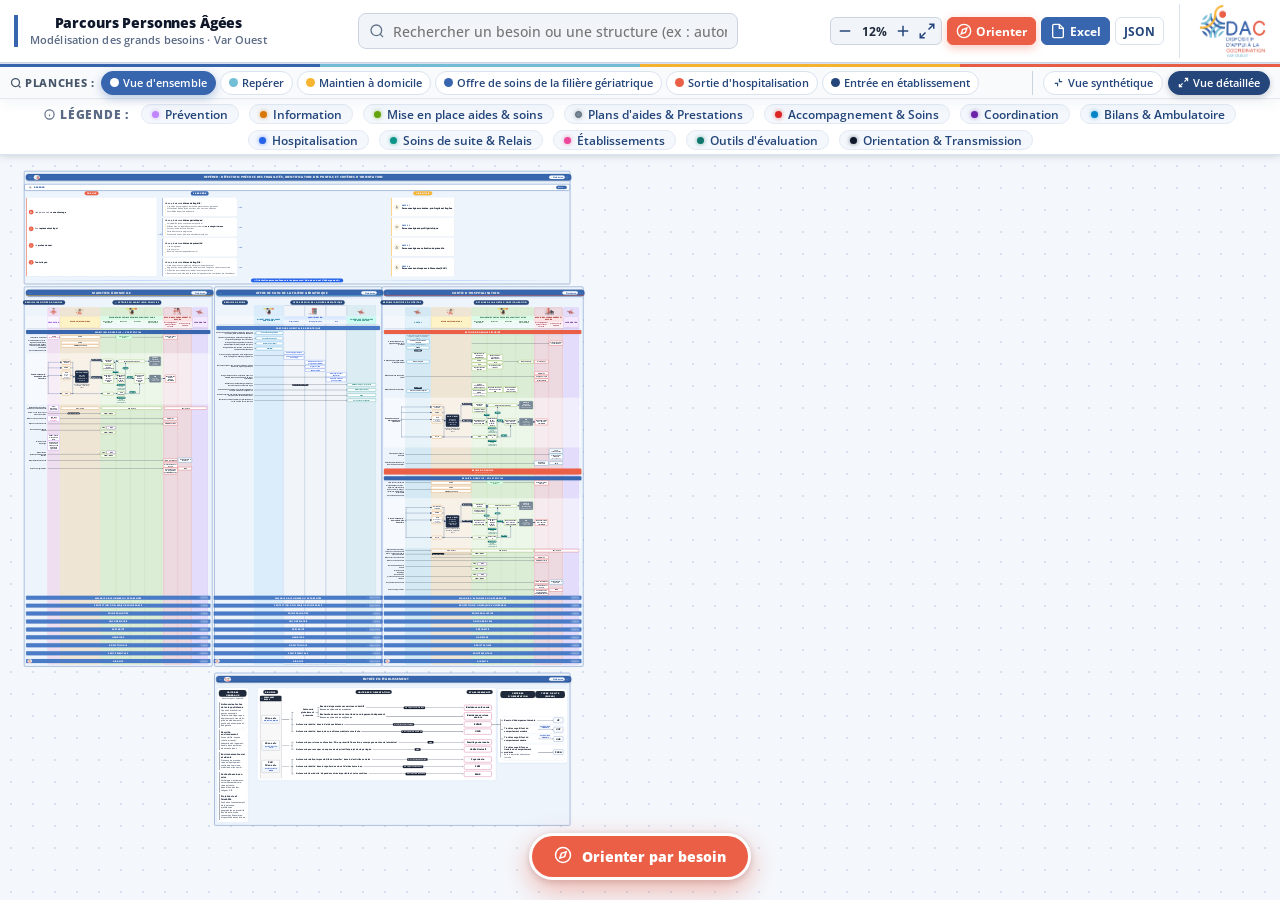
==== commit 4f0f6831: "Sortie d'hospitalisation : séparations Retour à domicile sécurisé / Relais à domicile en rouge DAC C" ====
--- a/index.html
+++ b/index.html
@@ -57,7 +57,7 @@
   <link rel="stylesheet" href="lisibilite.css?v=20261124_1800">
   <!-- Étapes du PRIOCA -->
   <link rel="stylesheet" href="aides-autonomie.css?v=20261127_1100">
-  <link rel="stylesheet" href="sortie-hospitalisation.css?v=20261127_1240">
+  <link rel="stylesheet" href="sortie-hospitalisation.css?v=20261127_1330">
   <link rel="stylesheet" href="prioca.css?v=20261124_1730">
 
 
--- a/sortie-hospitalisation.css
+++ b/sortie-hospitalisation.css
@@ -129,3 +129,13 @@
 html body .block-besoin.block-b2:not(.is-collapsed):not(.in-focus-mode) {
   min-width: 1680px !important; width: 1680px !important; max-width: 1680px !important;
 }
+
+/* Grandes séparations de la planche (Retour à domicile sécurisé / Relais à domicile) :
+   rouge DAC, pour les distinguer des bandeaux bleus des thématiques */
+html body #block-besoin-2 .rad-section > .b5-section-bar,
+html body #block-besoin-2 .rad-titre-relais {
+  background: #ea5f45 !important;
+  border-color: #ea5f45 !important;
+  color: #ffffff !important;
+  box-shadow: 0 2px 8px rgba(234, 95, 69, 0.25);
+}
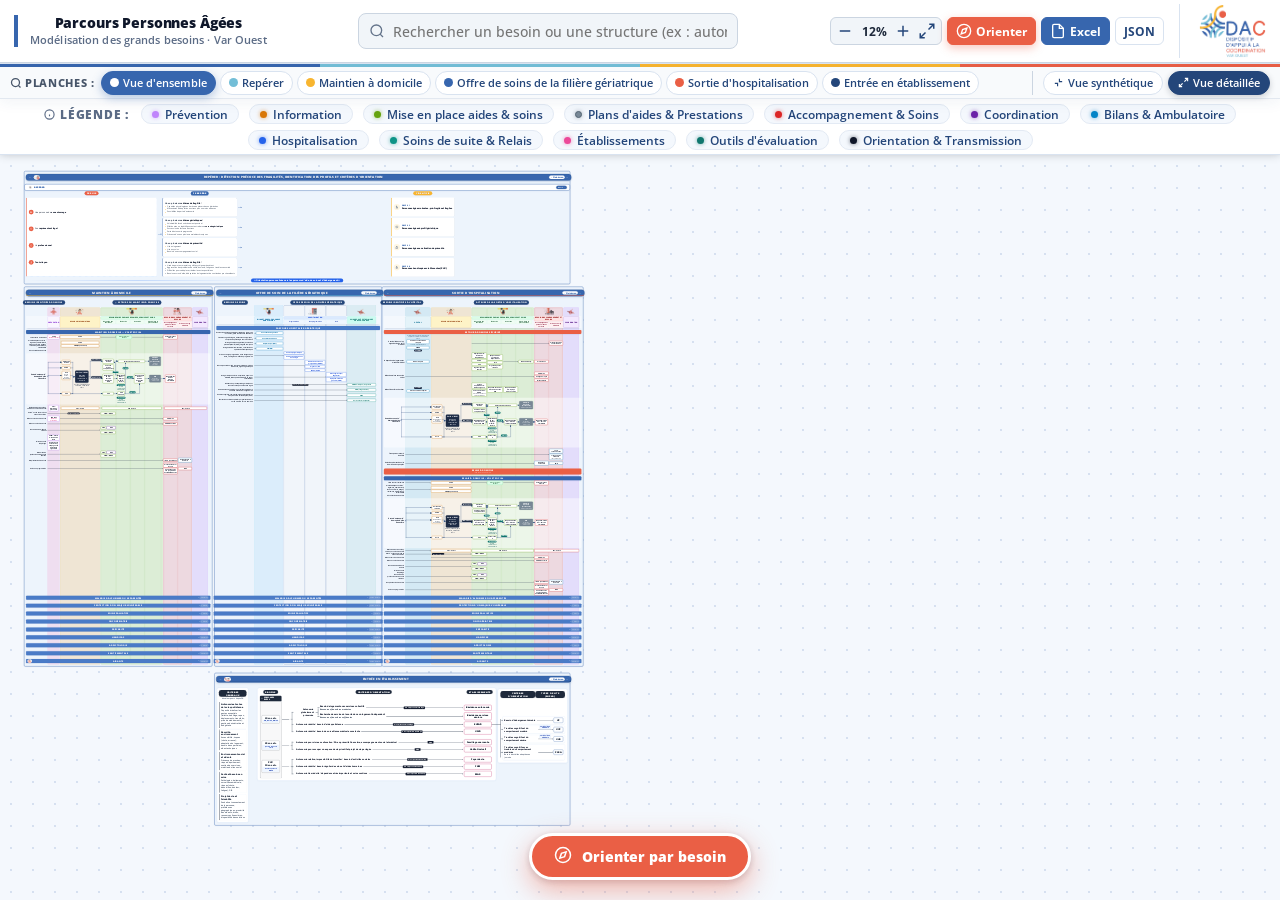
==== commit ae34049b: "Orienter par besoin : besoins du domicile classés par catégories Lien social, Accès aux droits, Accè" ====
--- a/index.html
+++ b/index.html
@@ -5561,7 +5561,7 @@
   <script src="fleches.js?v=20261123_1945"></script>
   <script src="prioca.js?v=20261127_1300"></script>
   <script src="synth-map.js?v=20261123_1800"></script>
-  <script src="wizard.js?v=20261127_1100"></script>
+  <script src="wizard.js?v=20261127_1340"></script>
   <script src="crt_module.js?v=20261118_1022"></script>
   <script src="cpts_module.js?v=20261118_1022"></script>
 
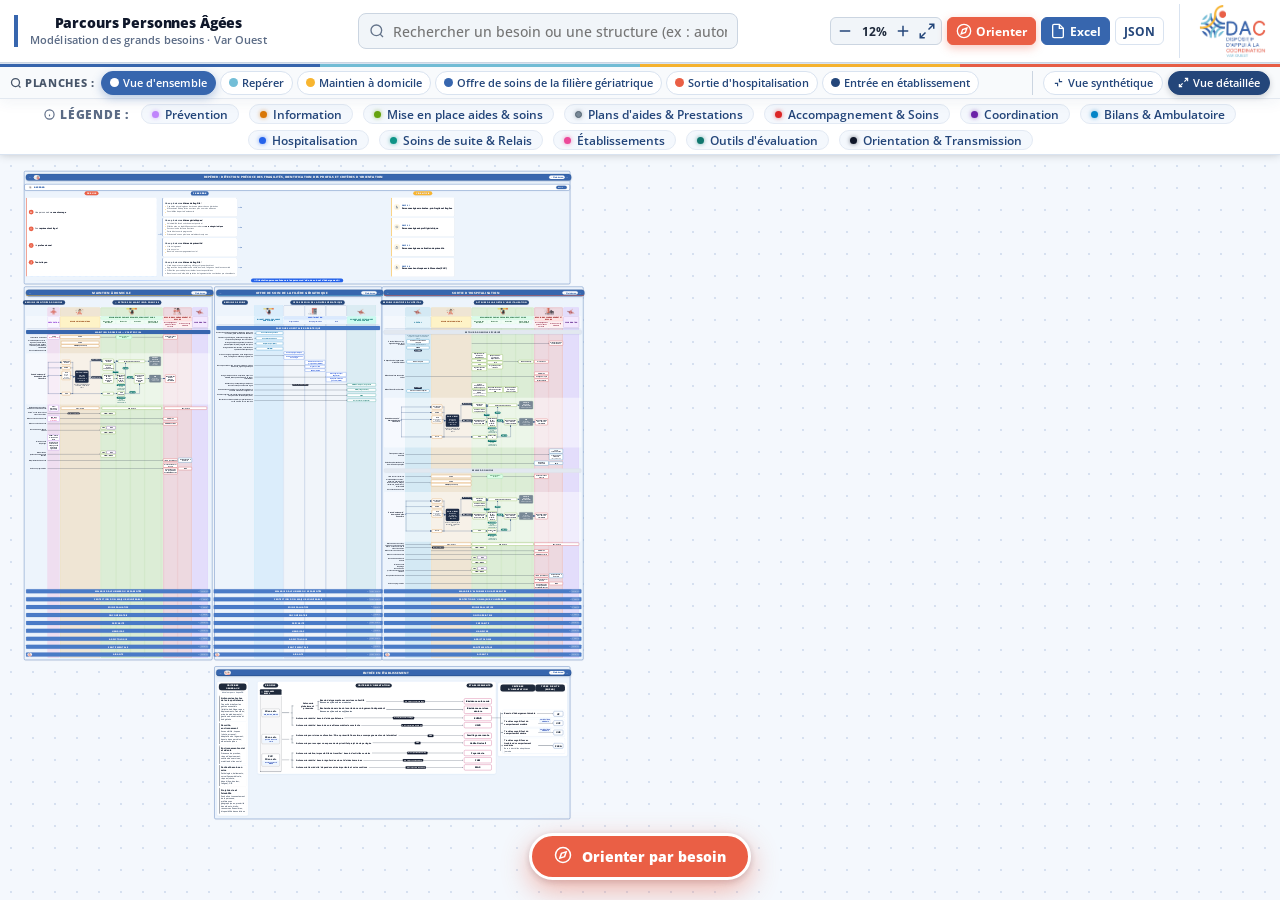
==== commit ef851ecd: "Sortie d'hospitalisation : séparations en gris clair, bandeau volet social et « idem MAD » retirés C" ====
--- a/index.html
+++ b/index.html
@@ -57,7 +57,7 @@
   <link rel="stylesheet" href="lisibilite.css?v=20261124_1800">
   <!-- Étapes du PRIOCA -->
   <link rel="stylesheet" href="aides-autonomie.css?v=20261127_1100">
-  <link rel="stylesheet" href="sortie-hospitalisation.css?v=20261127_1330">
+  <link rel="stylesheet" href="sortie-hospitalisation.css?v=20261127_1350">
   <link rel="stylesheet" href="prioca.css?v=20261124_1730">
 
 
@@ -2995,7 +2995,7 @@
               </div>
 
               <!-- ==================== PARTIE 2 : RELAIS À DOMICILE (idem Maintien à domicile) ==================== -->
-              <div class="rad-titre-relais">RELAIS À DOMICILE <span>idem Maintien à domicile</span></div>
+              <div class="rad-titre-relais">RELAIS À DOMICILE</div>
               <!-- Le contenu est recopié automatiquement depuis la planche Maintien à domicile (relais-domicile.js) :
                    toute modification faite sur Maintien à domicile apparaît aussi ici. -->
               <div class="rad-relais" id="rad-relais"></div>
@@ -3012,8 +3012,9 @@
                   // identifiants uniques dans la copie
                   frag.querySelectorAll('[id]').forEach(function (el) { el.id = el.id + '--rad'; });
                   // titres de sections : « Maintien à domicile » devient « Relais à domicile »
+                  // le bandeau « Maintien à domicile — volet social » n'est pas repris (le bandeau Relais à domicile suffit)
                   frag.querySelectorAll('.b5-section-bar').forEach(function (b) {
-                    b.textContent = b.textContent.replace(/MAINTIEN À DOMICILE\s*—\s*/i, 'RELAIS À DOMICILE – ');
+                    if (/MAINTIEN À DOMICILE/i.test(b.textContent)) b.remove();
                   });
                   // Colonne Hôpital (à la place de Prévention) laissée vide pour l'instant :
                   // les cartes de prévention sont remplacées par un simple trait de liaison
--- a/sortie-hospitalisation.css
+++ b/sortie-hospitalisation.css
@@ -131,11 +131,11 @@
 }
 
 /* Grandes séparations de la planche (Retour à domicile sécurisé / Relais à domicile) :
-   rouge DAC, pour les distinguer des bandeaux bleus des thématiques */
+   gris clair, pour les distinguer des bandeaux bleus des thématiques */
 html body #block-besoin-2 .rad-section > .b5-section-bar,
 html body #block-besoin-2 .rad-titre-relais {
-  background: #ea5f45 !important;
-  border-color: #ea5f45 !important;
-  color: #ffffff !important;
-  box-shadow: 0 2px 8px rgba(234, 95, 69, 0.25);
+  background: #e2e8f0 !important;
+  border: 1.5px solid #cbd5e1 !important;
+  color: #334155 !important;
+  box-shadow: none;
 }
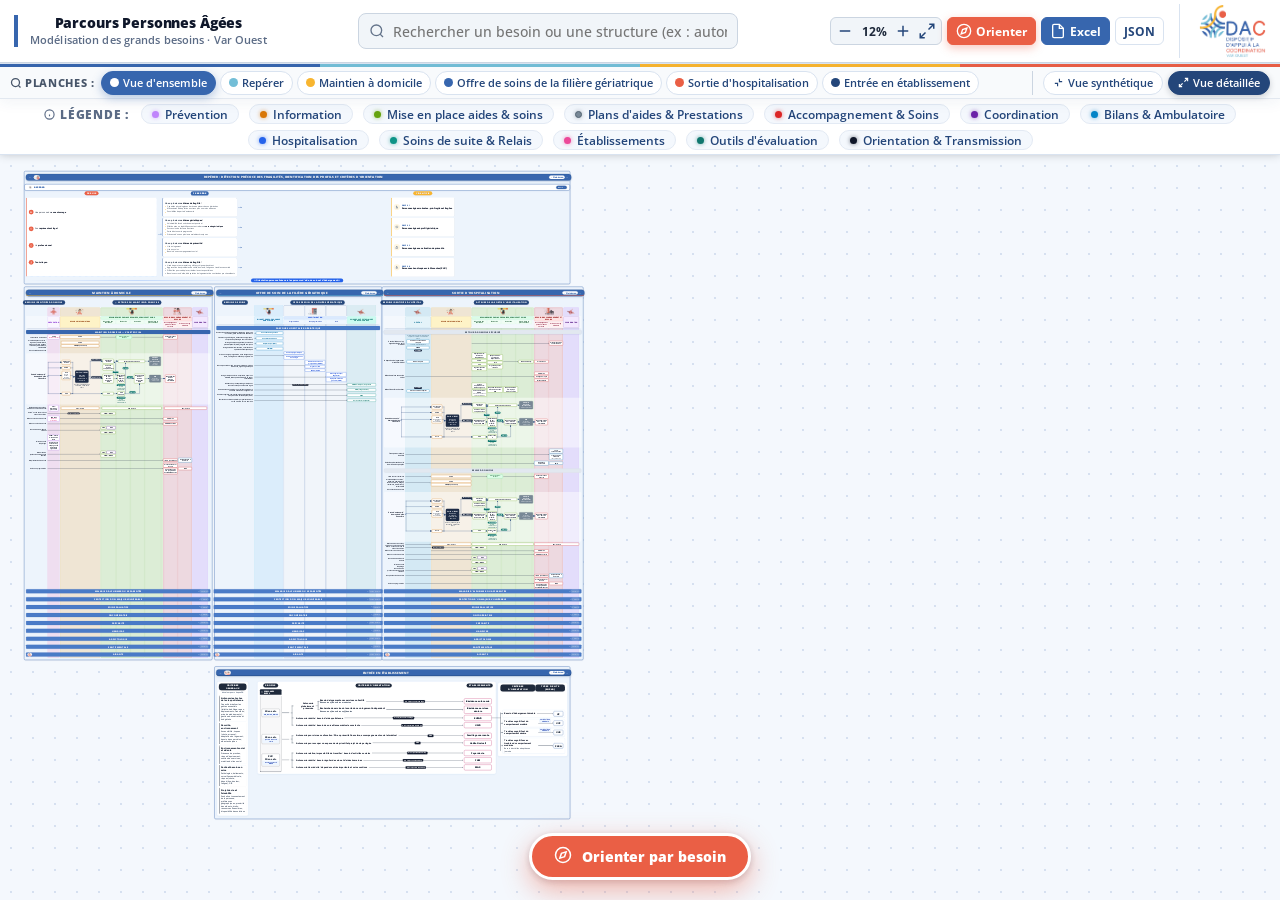
==== commit ac2cfa5b: "Thématique Précarité reprise d'après le brouillon - Syndrome de Diogène : DAC Var Ouest à côté de la" ====
--- a/index.html
+++ b/index.html
@@ -56,7 +56,7 @@
   <!-- Lisibilité des planches (en-têtes fixes, thèmes repliables, survol, légende compacte) -->
   <link rel="stylesheet" href="lisibilite.css?v=20261124_1800">
   <!-- Étapes du PRIOCA -->
-  <link rel="stylesheet" href="aides-autonomie.css?v=20261127_1100">
+  <link rel="stylesheet" href="aides-autonomie.css?v=20261127_1400">
   <link rel="stylesheet" href="sortie-hospitalisation.css?v=20261127_1350">
   <link rel="stylesheet" href="prioca.css?v=20261124_1730">
 
@@ -2249,69 +2249,72 @@
                 <!-- 3. PRÉCARITÉ -->
                 <div class="b5-theme-precarite">
                   <div class="b5-section-bar">PRÉCARITÉ</div>
-                  <!-- Diogène -->
-              <div class="b5-row">
-                <div class="b5-crit">Syndrome de Diogène</div>
-                <div class="b5-arrow-cell" style="grid-column: 2 / 3;"><div class="b5-arrow-line"></div></div>
-                <div class="b5-col-stack" style="grid-column: 3 / 4; gap:2px;">
-                  <div style="display:flex; align-items:center; gap:4px;">
-                    <div class="sch-card b5-pill b5-pill-amber" data-id="compagnons-batisseurs" style="padding:2px 5px; font-size:0.56rem; line-height:1.15; flex:1;">Compagnons Bâtisseurs :<br>Hotline</div>
-                    <div class="sch-card b5-pill b5-pill-purple" data-id="dac-relais-hosp" style="padding:2px 6px; font-size:0.58rem; font-weight:800; border-radius:6px; line-height:1.15; width:fit-content;">DAC</div>
+                  <!-- Syndrome de Diogène -->
+                  <div class="b5-row">
+                    <div class="b5-crit">Syndrome de Diogène</div>
+                    <div class="b5-arrow-cell" style="grid-column: 2 / 3;"><div class="b5-arrow-line"></div></div>
+                    <div class="b5-col-stack" style="grid-column: 3 / 4; gap:3px; justify-content:center;">
+                      <div style="display:flex; align-items:center; gap:4px;">
+                        <div class="sch-card b5-pill b5-pill-amber" data-id="compagnons-batisseurs" style="padding:2px 4px; font-size:0.58rem; line-height:1.15; flex:1;">Compagnons Bâtisseurs :<br>Hotline</div>
+                        <div class="sch-card b5-pill b5-pill-purple" data-id="dac-relais-hosp" style="padding:2px 4px; font-size:0.58rem; line-height:1.15; font-weight:800; width:fit-content;">DAC Var Ouest</div>
+                      </div>
+                      <div class="sch-card b5-pill b5-pill-amber" data-id="uts-info" style="padding:2px 4px; font-size:0.58rem; line-height:1.15;">Département du Var :<br>Centre médico-social</div>
+                    </div>
+                    <div class="b5-col-stack" style="grid-column: 4 / 5; gap:3px; justify-content:center;">
+                      <div class="sch-card b5-pill b5-pill-green" data-id="compagnons-batisseurs" style="padding:2px 4px; font-size:0.58rem; line-height:1.15;">Compagnons Bâtisseurs :<br>Guichet unique</div>
+                      <div class="sch-card b5-pill b5-pill-green" data-id="protection-juridique" style="padding:2px 4px; font-size:0.58rem; line-height:1.15;">Département du Var :<br>Cellule Écoute et Vigilance</div>
+                    </div>
+                    <div class="b5-arrow-cell" style="grid-column: 5 / 7;"><div class="b5-arrow-line"></div></div>
+                    <div class="sch-card b5-pill b5-pill-green" data-id="compagnons-batisseurs" style="padding:2px 4px; font-size:0.58rem; line-height:1.15; grid-column: 7 / 8; align-self:center;">Compagnons Bâtisseurs :<br>Comité technique</div>
+                    <div class="b5-col-stack" style="grid-column: 8 / 9; gap:3px; justify-content:center;">
+                      <div class="sch-card b5-pill b5-pill-red" data-id="service-social-apa" style="padding:2px 4px; font-size:0.58rem; line-height:1.15;">Département du Var :<br>Service social APA</div>
+                      <div class="sch-card b5-pill b5-pill-red" data-id="sad-aide-maintien" style="padding:2px 4px; font-size:0.58rem; line-height:1.15;">Service autonomie à domicile - Aide</div>
+                    </div>
+                    <div class="b5-arrow-cell" style="grid-column: 9 / 10;"><div class="b5-arrow-line"></div></div>
+                    <div class="sch-card b5-pill b5-pill-purple" data-id="dac-relais-hosp" style="grid-column: 10 / 11; align-self:center; justify-self:center; width:fit-content; min-width:44px; padding:2px 8px; font-size:0.62rem; font-weight:800; text-align:center;">DAC</div>
                   </div>
-                  <div class="sch-card b5-pill b5-pill-amber" data-id="uts-info" style="padding:2px 4px; font-size:0.56rem; line-height:1.15;">Département du Var :<br>Centre médico-social</div>
-                </div>
-                <div class="b5-col-stack" style="grid-column: 4 / 5; gap:2px;">
-                  <div class="sch-card b5-pill b5-pill-green" data-id="compagnons-batisseurs" style="padding:2px 4px; font-size:0.58rem; line-height:1.15;">Compagnons Bâtisseurs :<br>Guichet unique</div>
-                  <div class="sch-card b5-pill b5-pill-green" data-id="protection-juridique" style="padding:2px 4px; font-size:0.58rem; line-height:1.15;">Département du Var :<br>Cellule Écoute et Vigilance</div>
-                </div>
-                <div class="b5-arrow-cell" style="grid-column: 5 / 6;"><div class="b5-arrow-line"></div></div>
-                <div class="sch-card b5-pill b5-pill-green" data-id="compagnons-batisseurs" style="grid-column: 6 / 7; align-self:center; padding:2px 4px; font-size:0.58rem; line-height:1.15;">Compagnons Bâtisseurs :<br>Comité technique</div>
-                <div class="b5-arrow-cell" style="grid-column: 7 / 8;"><div class="b5-arrow-line"></div></div><div class="b5-col-stack" style="grid-column: 8 / 9; gap:2px; align-self:center;">
-                  <div class="sch-card b5-pill b5-pill-red" data-id="service-social-apa" style="padding:2px 4px; font-size:0.58rem; line-height:1.15;">Département du Var :<br>Service social APA</div>
-                  <div class="sch-card b5-pill b5-pill-red" data-id="sad-aide-maintien" style="padding:2px 4px; font-size:0.58rem; line-height:1.15;">Service autonomie à domicile - Aide</div>
-                </div>
-                <div class="b5-arrow-cell" style="grid-column: 9 / 10;"><div class="b5-arrow-line"></div></div>
-                <div class="sch-card b5-pill b5-pill-purple" data-id="dac-relais-hosp" style="grid-column: 10 / 11; align-self:center; justify-self:center; height:fit-content; width:fit-content; min-width:44px; padding:2px 8px; font-size:0.62rem; font-weight:800; border-radius:6px; text-align:center;">DAC</div>
-              </div>
-
-              <!-- Précarité -->
-              <div class="b5-row">
-                <div class="b5-crit">Accompagnement sanitaire et social</div>
-                <div class="b5-arrow-cell" style="grid-column: 2 / 3;"><div class="b5-arrow-line"></div></div>
-                <div class="sch-card b5-pill b5-pill-amber" data-id="reseau-monalisa" style="grid-column: 3 / 4; align-self:center; padding:2px 4px; font-size:0.58rem; line-height:1.15;">Associations</div>
-                <div class="sch-card b5-pill b5-pill-green" data-id="cpam-misas" style="grid-column: 4 / 8; align-self:center; padding:4px 8px; font-size:0.64rem; font-weight:700; width:96%; margin:0 auto; text-align:center;">CPAM : Action sanitaire et sociale</div>
-                
-                <div class="b5-col-stack" style="grid-column: 8 / 9; gap:2px; border-right:2px solid #dc2626; padding-right:4px;">
-                  <div class="sch-card b5-pill b5-pill-red" data-id="reseau-monalisa" style="padding:2px 4px; font-size:0.58rem; line-height:1.15;">Associations</div>
-                  <div class="sch-card b5-pill b5-pill-red" data-id="reseau-monalisa" style="padding:2px 4px; font-size:0.58rem; line-height:1.15;">Accueils de jour</div>
-                  <div class="sch-card b5-pill b5-pill-red" data-id="bailleurs-sociaux" style="padding:2px 4px; font-size:0.58rem; line-height:1.15;">Bailleurs sociaux</div>
-                  <div class="sch-card b5-pill b5-pill-red" data-id="aide-alimentaire" style="padding:2px 4px; font-size:0.58rem; line-height:1.15;">Aide alimentaire</div>
-                </div>
-                <div class="b5-col-stack" style="grid-column: 9 / 10; gap:2px; justify-content:center;">
-                  <div class="sch-card b5-pill b5-pill-red" data-id="promosoins" style="padding:2px 4px; font-size:0.58rem; line-height:1.15;">Équipes Promosoins</div>
-                  <div class="sch-card b5-pill b5-pill-red" data-id="lhss" style="padding:2px 4px; font-size:0.58rem; line-height:1.15;">Lits Halte Soins Santé</div>
-                  <div class="sch-card b5-pill b5-pill-red" data-id="lam" style="padding:2px 4px; font-size:0.58rem; line-height:1.15;">Lits d'Accueil Médicalisé</div>
-                </div>
-              </div>
-
-              <!-- Hébergement / Mise à l'abri -->
-              <div class="b5-row">
-                <div class="b5-crit">Hébergement<br>Mise à l'abri</div>
-                <div class="b5-arrow-cell" style="grid-column: 2 / 3;"><div class="b5-arrow-line"></div></div>
-                <div class="sch-card b5-pill b5-pill-green" data-id="siao-115" style="grid-column: 3 / 7; align-self:center; padding:4px 8px; font-size:0.64rem; font-weight:700; width:96%; margin:0 auto; text-align:center;">SIAO - 115</div>
-                <div class="sch-card b5-pill b5-pill-green" data-id="siao-115-pta" style="grid-column: 7 / 8; align-self:center; padding:2px 4px; font-size:0.58rem; line-height:1.15;">SIAO - 115 :<br>Plateforme territoriale d'appui</div>
-                
-                <div class="sch-card b5-pill b5-pill-red" data-id="chrs" style="grid-column: 8 / 9; align-self:center; padding:3px 5px; font-size:0.60rem; line-height:1.15;">Centre d'hébergement et de réinsertion sociale</div>
-              </div>
-
-              <!-- Besoin social / Accès aux droits -->
-              <div class="b5-row">
-                <div class="b5-crit">Besoin social<br>Accès aux droits</div>
-                <div class="b5-arrow-cell" style="grid-column: 2 / 3;"><div class="b5-arrow-line"></div></div>
-                <div class="sch-card b5-pill b5-pill-amber" data-id="uts-social" style="grid-column: 3 / 5; align-self:center; padding:4px 8px; font-size:0.62rem; font-weight:700; width:96%; margin:0 auto; text-align:center;">Département du Var : Centre médico-social</div>
-                <div class="sch-card b5-pill b5-pill-green" data-id="siao-115-ide" style="grid-column: 5 / 6; align-self:center; padding:2px 4px; font-size:0.58rem; line-height:1.15; width:fit-content; margin:0 auto;">SIAO-115 :<br>Infirmier</div>
-                <div class="b5-arrow-cell" style="grid-column: 6 / 8;"><div class="b5-arrow-line"></div></div>
-              </div>
+
+                  <!-- Accompagnement sanitaire et social -->
+                  <div class="b5-row">
+                    <div class="b5-crit">Accompagnement sanitaire et social</div>
+                    <div class="b5-arrow-cell" style="grid-column: 2 / 3;"><div class="b5-arrow-line"></div></div>
+                    <div class="b5-col-stack" style="grid-column: 3 / 4; gap:3px; justify-content:center;">
+                      <div style="display:flex; align-items:center; gap:4px;">
+                        <div class="sch-card b5-pill b5-pill-amber" data-id="reseau-monalisa" style="padding:2px 4px; font-size:0.58rem; line-height:1.15; flex:1;">Associations</div>
+                        <div class="sch-card b5-pill b5-pill-amber" data-id="uts-social" style="padding:2px 4px; font-size:0.58rem; line-height:1.15; flex:1.4;">Département du Var :<br>Centre médico-social</div>
+                      </div>
+                      <div style="display:flex; align-items:center; gap:4px;">
+                        <div class="sch-card b5-pill b5-pill-amber" data-id="reseau-monalisa" style="padding:2px 4px; font-size:0.58rem; line-height:1.15; flex:1;">Accueils de jour</div>
+                        <div class="sch-card b5-pill b5-pill-amber" data-id="bailleurs-sociaux" style="padding:2px 4px; font-size:0.58rem; line-height:1.15; flex:1;">Bailleurs sociaux</div>
+                      </div>
+                    </div>
+                    <!-- CPAM sur toute la mise en place ; SIAO-115 infirmier sous l'Évaluation -->
+                    <div class="precarite-mise-en-place" style="grid-column: 4 / 8;">
+                      <div class="sch-card b5-pill b5-pill-green" data-id="cpam-misas" style="grid-column: 1 / 5; padding:4px 8px; font-size:0.64rem; font-weight:700; text-align:center;">CPAM : Action sanitaire et sociale</div>
+                      <div class="sch-card b5-pill b5-pill-green" data-id="siao-115-ide" style="padding:2px 4px; font-size:0.58rem; line-height:1.15; grid-column: 2 / 3; justify-self:center; width:fit-content;">SIAO-115 :<br>Infirmier</div>
+                    </div>
+                    <div class="b5-col-stack" style="grid-column: 8 / 9; gap:3px; justify-content:center;">
+                      <div class="sch-card b5-pill b5-pill-red" data-id="reseau-monalisa" style="padding:2px 4px; font-size:0.58rem; line-height:1.15;">Associations</div>
+                      <div class="sch-card b5-pill b5-pill-red" data-id="reseau-monalisa" style="padding:2px 4px; font-size:0.58rem; line-height:1.15;">Accueils de jour</div>
+                      <div class="sch-card b5-pill b5-pill-red" data-id="bailleurs-sociaux" style="padding:2px 4px; font-size:0.58rem; line-height:1.15;">Bailleurs sociaux</div>
+                      <div class="sch-card b5-pill b5-pill-grey" data-id="aide-alimentaire" style="padding:2px 4px; font-size:0.58rem; line-height:1.15;">Aide alimentaire</div>
+                      <div class="sch-card b5-pill b5-pill-red" data-id="accompagnement-hors-les-murs" style="padding:2px 4px; font-size:0.58rem; line-height:1.15;">Accompagnement hors les murs</div>
+                    </div>
+                    <div class="b5-col-stack precarite-accolade" style="grid-column: 9 / 10; gap:3px; justify-content:center;">
+                      <div class="sch-card b5-pill b5-pill-grey" data-id="promosoins" style="padding:2px 4px; font-size:0.58rem; line-height:1.15;">Équipes Promosoins</div>
+                      <div class="sch-card b5-pill b5-pill-grey" data-id="lhss" style="padding:2px 4px; font-size:0.58rem; line-height:1.15;">Lits Halte Soins Santé</div>
+                      <div class="sch-card b5-pill b5-pill-grey" data-id="lam" style="padding:2px 4px; font-size:0.58rem; line-height:1.15;">Lits d'Accueil Médicalisé</div>
+                    </div>
+                  </div>
+
+                  <!-- Hébergement / Mise à l'abri -->
+                  <div class="b5-row">
+                    <div class="b5-crit">Hébergement<br>Mise à l'abri</div>
+                    <div class="b5-arrow-cell" style="grid-column: 2 / 3;"><div class="b5-arrow-line"></div></div>
+                    <div class="sch-card b5-pill b5-pill-green" data-id="siao-115" style="grid-column: 3 / 7; align-self:center; padding:4px 8px; font-size:0.64rem; font-weight:700; width:96%; margin:0 auto; text-align:center;">SIAO - 115</div>
+                    <div class="sch-card b5-pill b5-pill-green" data-id="siao-115-pta" style="padding:2px 4px; font-size:0.58rem; line-height:1.15; grid-column: 7 / 8; align-self:center;">SIAO - 115 :<br>Plateforme territoriale d'appui</div>
+                    <div class="sch-card b5-pill b5-pill-red" data-id="chrs" style="padding:2px 4px; font-size:0.58rem; line-height:1.15; grid-column: 8 / 9; align-self:center;">Centre d'hébergement et de réinsertion sociale</div>
+                  </div>
                 </div>
 
                 <!-- 4. HANDICAP -->
--- a/aides-autonomie.css
+++ b/aides-autonomie.css
@@ -254,3 +254,10 @@
   grid-template-columns: 175px 96px 330px 120px 124px 117px 123px 110px 110px 125px !important;
 }
 .b5-row-aides .aides-cerfa-col { grid-row: 1 / 4 !important; align-self: center; margin-top: 8px; }
+
+/* Précarité : CPAM sur toute la mise en place, SIAO-115 infirmier sous la colonne Évaluation */
+.b5-row > .precarite-mise-en-place {
+  display: grid; grid-template-columns: subgrid; row-gap: 4px; align-self: center; align-content: center;
+}
+/* Précarité : accolade vers les dispositifs de soins */
+.b5-row > .precarite-accolade { border-left: 2px solid #94a3b8; padding-left: 5px; margin-left: 2px; }
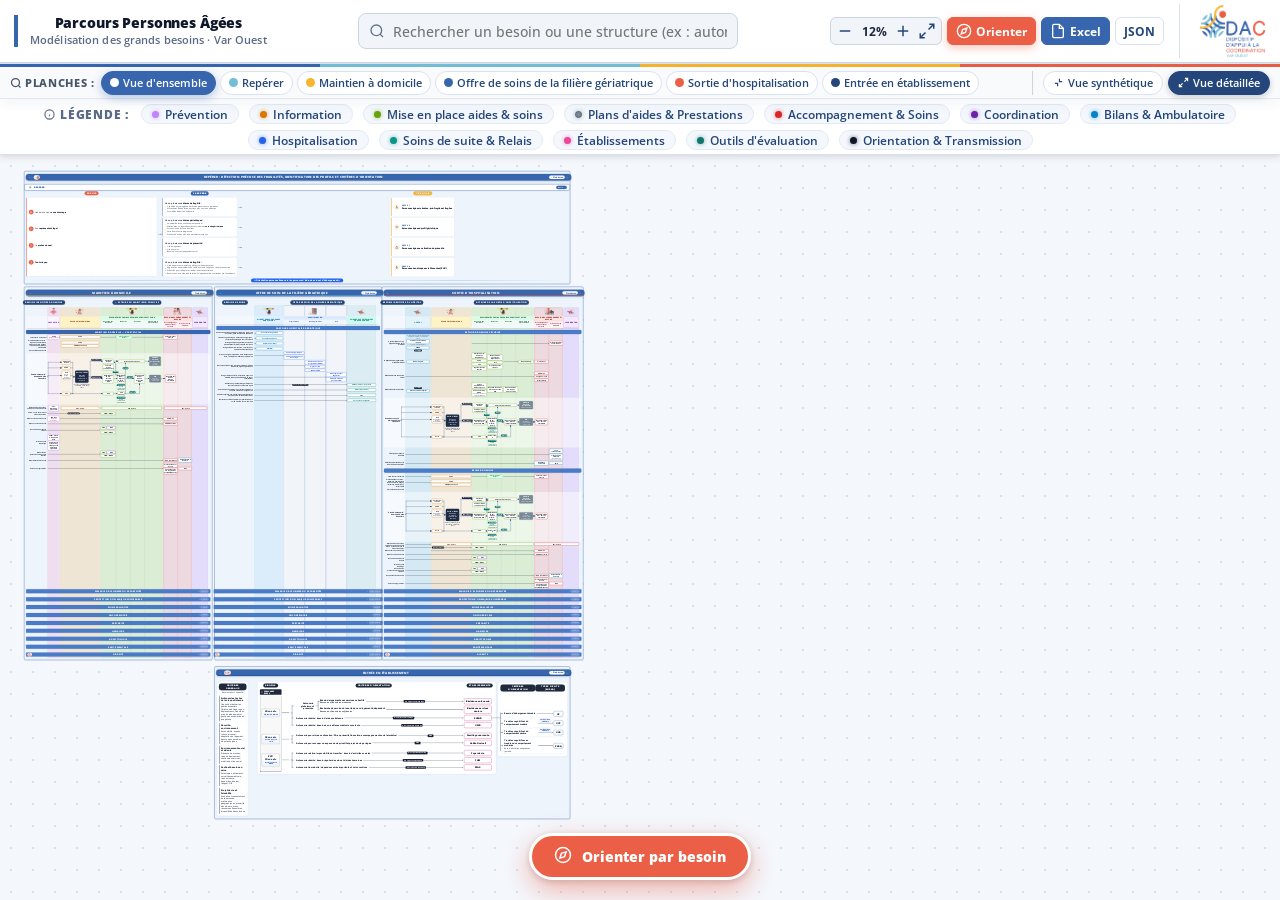
==== commit a79d3152: "Sortie d'hospitalisation : séparations dans le même bleu que les thématiques Co-Authored-By: Claude " ====
--- a/index.html
+++ b/index.html
@@ -57,7 +57,7 @@
   <link rel="stylesheet" href="lisibilite.css?v=20261124_1800">
   <!-- Étapes du PRIOCA -->
   <link rel="stylesheet" href="aides-autonomie.css?v=20261127_1400">
-  <link rel="stylesheet" href="sortie-hospitalisation.css?v=20261127_1350">
+  <link rel="stylesheet" href="sortie-hospitalisation.css?v=20261127_1410">
   <link rel="stylesheet" href="prioca.css?v=20261124_1730">
 
 
--- a/sortie-hospitalisation.css
+++ b/sortie-hospitalisation.css
@@ -131,11 +131,11 @@
 }
 
 /* Grandes séparations de la planche (Retour à domicile sécurisé / Relais à domicile) :
-   gris clair, pour les distinguer des bandeaux bleus des thématiques */
+   même bleu que les bandeaux des thématiques */
 html body #block-besoin-2 .rad-section > .b5-section-bar,
 html body #block-besoin-2 .rad-titre-relais {
-  background: #e2e8f0 !important;
-  border: 1.5px solid #cbd5e1 !important;
-  color: #334155 !important;
+  background: #4a7bc7 !important;
+  border: 1px solid #3766ae !important;
+  color: #ffffff !important;
   box-shadow: none;
 }
